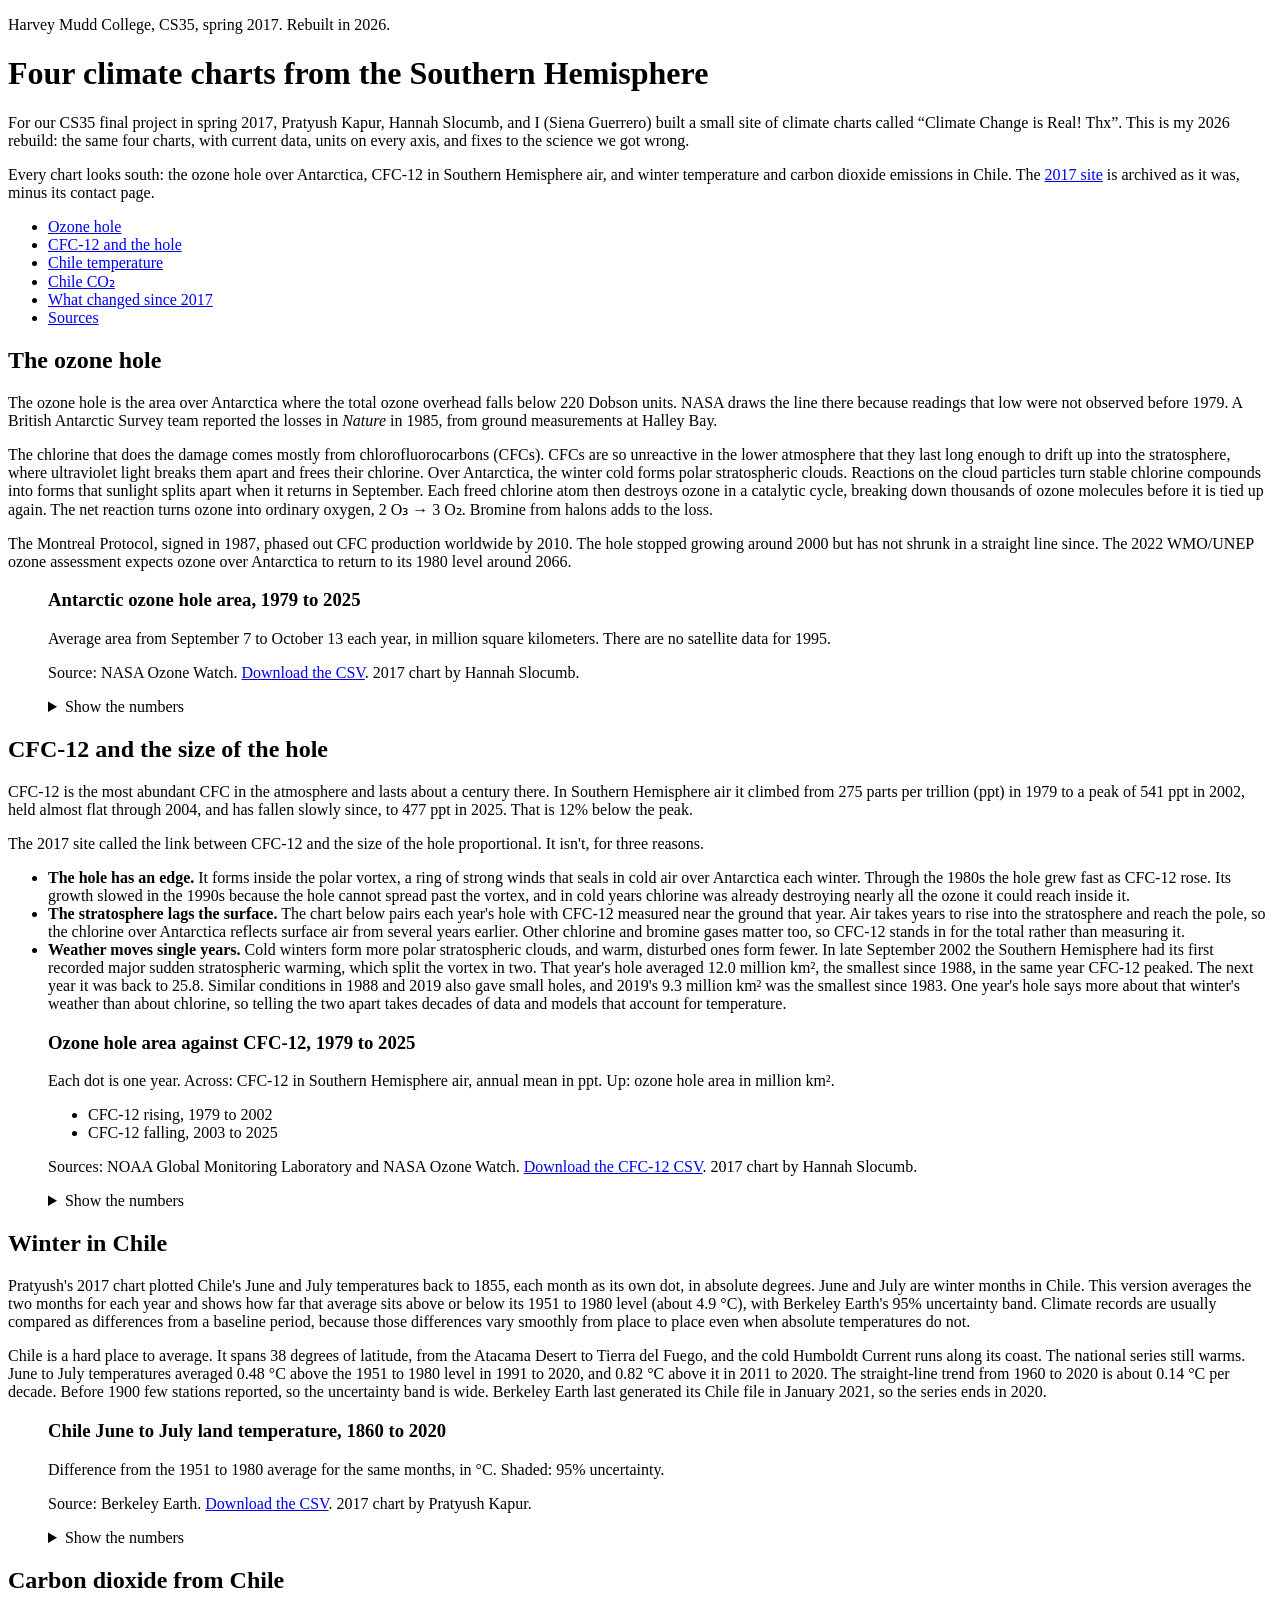
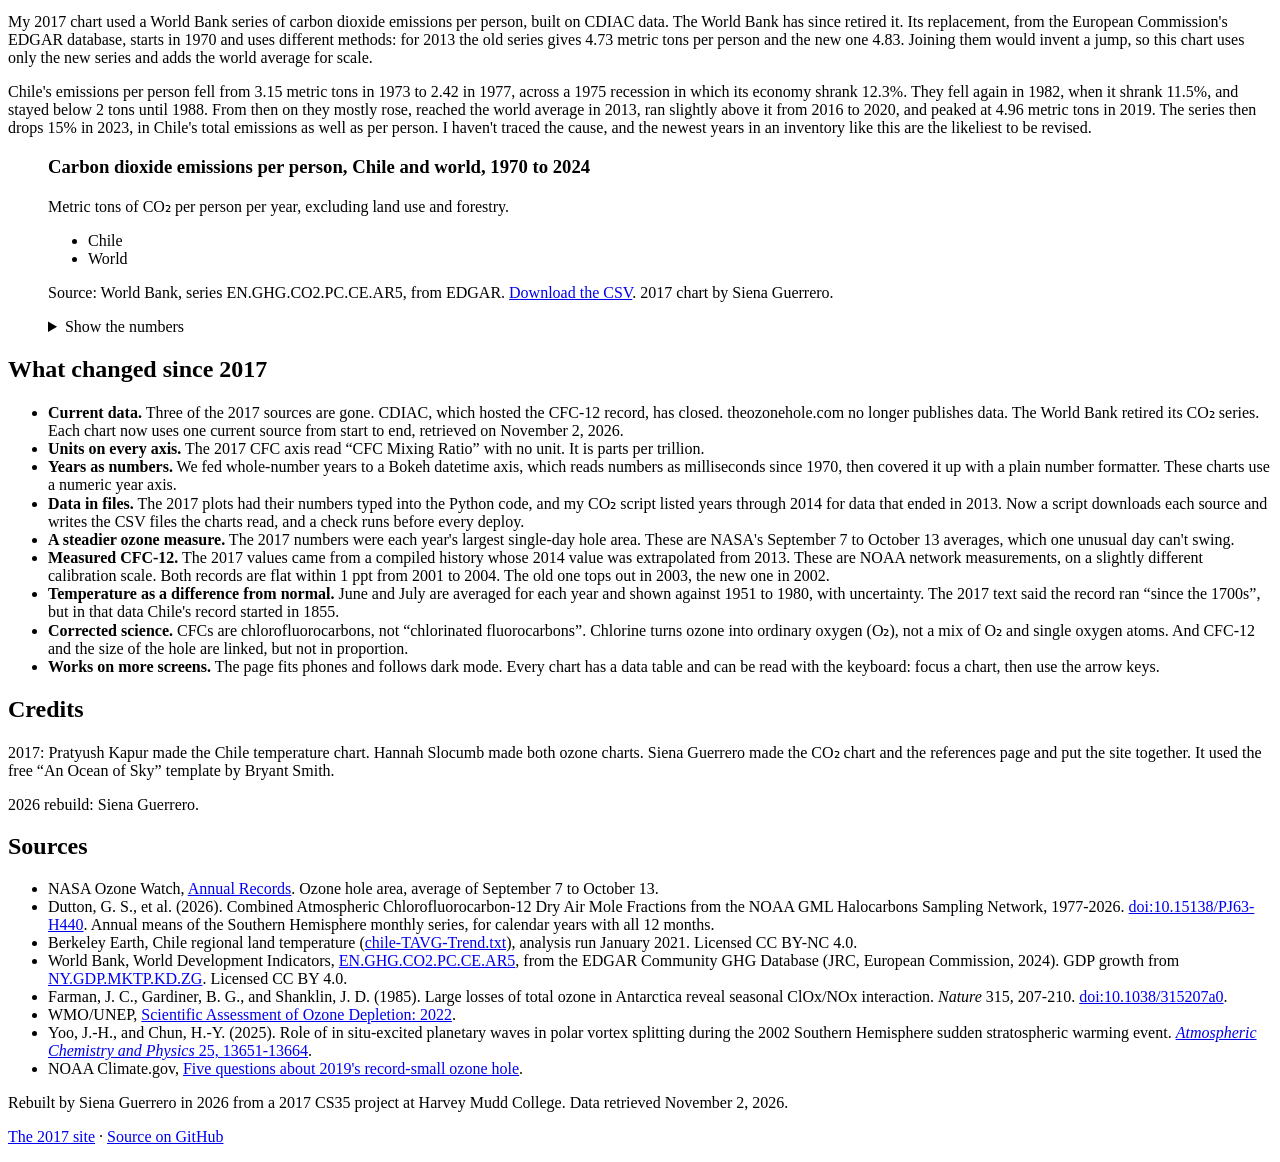
==== site/index.html @ a8176242 "feat: Add the rebuilt page with the four charts Co-Authored-By: Claude Opus 5.5 <noreply@anthropic.c" ====
<!doctype html>
<html lang="en">
  <head>
    <meta charset="utf-8" />
    <meta name="viewport" content="width=device-width, initial-scale=1" />
    <meta name="color-scheme" content="light dark" />
    <meta
      name="description"
      content="Four Southern Hemisphere climate charts from a 2017 Harvey Mudd CS35 project, rebuilt in 2026 with current data: the Antarctic ozone hole, CFC-12, and temperature and carbon dioxide in Chile."
    />
    <title>Four Southern Hemisphere climate charts</title>
    <link rel="icon" href="data:," />
    <link rel="stylesheet" href="style.css" />
    <script type="module" src="main.js"></script>
  </head>
  <body>
    <header class="site-header">
      <div>
        <p class="kicker">Harvey Mudd College, CS35, spring 2017. Rebuilt in 2026.</p>
        <h1>Four climate charts from the Southern Hemisphere</h1>
        <p class="lede">
          For our CS35 final project in spring 2017, Pratyush Kapur, Hannah Slocumb, and I (Siena Guerrero) built a
          small site of climate charts called “Climate Change is Real! Thx”. This is my 2026 rebuild: the same four
          charts, with current data, units on every axis, and fixes to the science we got wrong.
        </p>
        <p>
          Every chart looks south: the ozone hole over Antarctica, CFC-12 in Southern Hemisphere air, and winter
          temperature and carbon dioxide emissions in Chile. The <a href="2017/">2017 site</a> is archived as it was,
          minus its contact page.
        </p>
      </div>
    </header>

    <main>
      <ul class="jump" aria-label="On this page">
        <li><a href="#ozone">Ozone hole</a></li>
        <li><a href="#cfc12">CFC-12 and the hole</a></li>
        <li><a href="#temperature">Chile temperature</a></li>
        <li><a href="#co2">Chile CO₂</a></li>
        <li><a href="#changes">What changed since 2017</a></li>
        <li><a href="#sources">Sources</a></li>
      </ul>

      <section id="ozone" aria-labelledby="ozone-heading">
        <h2 id="ozone-heading">The ozone hole</h2>
        <p>
          The ozone hole is the area over Antarctica where the total ozone overhead falls below 220 Dobson units. NASA
          draws the line there because readings that low were not observed before 1979. A British Antarctic Survey team
          reported the losses in <cite>Nature</cite> in 1985, from ground measurements at Halley Bay.
        </p>
        <p>
          The chlorine that does the damage comes mostly from chlorofluorocarbons (CFCs). CFCs are so unreactive in the
          lower atmosphere that they last long enough to drift up into the stratosphere, where ultraviolet light breaks
          them apart and frees their chlorine. Over Antarctica, the winter cold forms polar stratospheric clouds.
          Reactions on the cloud particles turn stable chlorine compounds into forms that sunlight splits apart when it
          returns in September. Each freed chlorine atom then destroys ozone in a catalytic cycle, breaking down
          thousands of ozone molecules before it is tied up again. The net reaction turns ozone into ordinary oxygen,
          <span class="formula">2 O₃ → 3 O₂</span>. Bromine from halons adds to the loss.
        </p>
        <p>
          The Montreal Protocol, signed in 1987, phased out CFC production worldwide by 2010. The hole stopped growing
          around 2000 but has not shrunk in a straight line since. The 2022 WMO/UNEP ozone assessment expects ozone over
          Antarctica to return to its 1980 level around 2066.
        </p>

        <figure class="chart">
          <figcaption>
            <h3>Antarctic ozone hole area, 1979 to 2025</h3>
            <p class="chart-sub">
              Average area from September 7 to October 13 each year, in million square kilometers. There are no
              satellite data for 1995.
            </p>
          </figcaption>
          <div class="chart-plot" id="ozone-chart"></div>
          <p class="chart-foot">
            Source: NASA Ozone Watch. <a href="data/ozone_hole.csv">Download the CSV</a>. 2017 chart by Hannah Slocumb.
          </p>
          <details id="ozone-table"><summary>Show the numbers</summary></details>
        </figure>
      </section>

      <section id="cfc12" aria-labelledby="cfc12-heading">
        <h2 id="cfc12-heading">CFC-12 and the size of the hole</h2>
        <p>
          CFC-12 is the most abundant CFC in the atmosphere and lasts about a century there. In Southern Hemisphere air
          it climbed from 275 parts per trillion (ppt) in 1979 to a peak of 541 ppt in 2002, held almost flat through
          2004, and has fallen slowly since, to 477 ppt in 2025. That is 12% below the peak.
        </p>
        <p>The 2017 site called the link between CFC-12 and the size of the hole proportional. It isn't, for three reasons.</p>
        <ul>
          <li>
            <strong>The hole has an edge.</strong> It forms inside the polar vortex, a ring of strong winds that seals
            in cold air over Antarctica each winter. Through the 1980s the hole grew fast as CFC-12 rose. Its growth
            slowed in the 1990s because the hole cannot spread past the vortex, and in cold years chlorine was already
            destroying nearly all the ozone it could reach inside it.
          </li>
          <li>
            <strong>The stratosphere lags the surface.</strong> The chart below pairs each year's hole with CFC-12
            measured near the ground that year. Air takes years to rise into the stratosphere and reach the pole, so the
            chlorine over Antarctica reflects surface air from several years earlier. Other chlorine and bromine gases
            matter too, so CFC-12 stands in for the total rather than measuring it.
          </li>
          <li>
            <strong>Weather moves single years.</strong> Cold winters form more polar stratospheric clouds, and warm,
            disturbed ones form fewer. In late September 2002 the Southern Hemisphere had its first recorded major
            sudden stratospheric warming, which split the vortex in two. That year's hole averaged 12.0 million km², the
            smallest since 1988, in the same year CFC-12 peaked. The next year it was back to 25.8. Similar conditions
            in 1988 and 2019 also gave small holes, and 2019's 9.3 million km² was the smallest since 1983. One year's
            hole says more about that winter's weather than about chlorine, so telling the two apart takes decades of
            data and models that account for temperature.
          </li>
        </ul>

        <figure class="chart">
          <figcaption>
            <h3>Ozone hole area against CFC-12, 1979 to 2025</h3>
            <p class="chart-sub">
              Each dot is one year. Across: CFC-12 in Southern Hemisphere air, annual mean in ppt. Up: ozone hole area
              in million km².
            </p>
          </figcaption>
          <ul class="legend">
            <li><span class="key-dot key-1"></span>CFC-12 rising, 1979 to 2002</li>
            <li><span class="key-dot key-2"></span>CFC-12 falling, 2003 to 2025</li>
          </ul>
          <div class="chart-plot" id="cfc12-chart"></div>
          <p class="chart-foot">
            Sources: NOAA Global Monitoring Laboratory and NASA Ozone Watch.
            <a href="data/cfc12_southern_hemisphere.csv">Download the CFC-12 CSV</a>. 2017 chart by Hannah Slocumb.
          </p>
          <details id="cfc12-table"><summary>Show the numbers</summary></details>
        </figure>
      </section>

      <section id="temperature" aria-labelledby="temperature-heading">
        <h2 id="temperature-heading">Winter in Chile</h2>
        <p>
          Pratyush's 2017 chart plotted Chile's June and July temperatures back to 1855, each month as its own dot, in
          absolute degrees. June and July are winter months in Chile. This version averages the two months for each
          year and shows how far that average sits above or below its 1951 to 1980 level (about 4.9 °C), with Berkeley
          Earth's 95% uncertainty band. Climate records are usually compared as differences from a baseline period,
          because those differences vary smoothly from place to place even when absolute temperatures do not.
        </p>
        <p>
          Chile is a hard place to average. It spans 38 degrees of latitude, from the Atacama Desert to Tierra del
          Fuego, and the cold Humboldt Current runs along its coast. The national series still warms. June to July
          temperatures averaged 0.48 °C above the 1951 to 1980 level in 1991 to 2020, and 0.82 °C above it in 2011 to
          2020. The straight-line trend from 1960 to 2020 is about 0.14 °C per decade. Before 1900 few stations
          reported, so the uncertainty band is wide. Berkeley Earth last generated its Chile file in January 2021, so
          the series ends in 2020.
        </p>

        <figure class="chart">
          <figcaption>
            <h3>Chile June to July land temperature, 1860 to 2020</h3>
            <p class="chart-sub">
              Difference from the 1951 to 1980 average for the same months, in °C. Shaded: 95% uncertainty.
            </p>
          </figcaption>
          <div class="chart-plot" id="temperature-chart"></div>
          <p class="chart-foot">
            Source: Berkeley Earth. <a href="data/chile_june_july_temperature.csv">Download the CSV</a>. 2017 chart by
            Pratyush Kapur.
          </p>
          <details id="temperature-table"><summary>Show the numbers</summary></details>
        </figure>
      </section>

      <section id="co2" aria-labelledby="co2-heading">
        <h2 id="co2-heading">Carbon dioxide from Chile</h2>
        <p>
          My 2017 chart used a World Bank series of carbon dioxide emissions per person, built on CDIAC data. The World
          Bank has since retired it. Its replacement, from the European Commission's EDGAR database, starts in 1970 and
          uses different methods: for 2013 the old series gives 4.73 metric tons per person and the new one 4.83.
          Joining them would invent a jump, so this chart uses only the new series and adds the world average for scale.
        </p>
        <p>
          Chile's emissions per person fell from 3.15 metric tons in 1973 to 2.42 in 1977, across a 1975 recession in
          which its economy shrank 12.3%. They fell again in 1982, when it shrank 11.5%, and stayed below 2 tons until
          1988. From then on they mostly rose, reached the world average in 2013, ran slightly above it from 2016 to
          2020, and peaked at 4.96 metric tons in 2019. The series then drops 15% in 2023, in Chile's total emissions as
          well as per person. I haven't traced the cause, and the newest years in an inventory like this are the
          likeliest to be revised.
        </p>

        <figure class="chart">
          <figcaption>
            <h3>Carbon dioxide emissions per person, Chile and world, 1970 to 2024</h3>
            <p class="chart-sub">Metric tons of CO₂ per person per year, excluding land use and forestry.</p>
          </figcaption>
          <ul class="legend">
            <li><span class="key-line key-1"></span>Chile</li>
            <li><span class="key-line key-2"></span>World</li>
          </ul>
          <div class="chart-plot" id="co2-chart"></div>
          <p class="chart-foot">
            Source: World Bank, series EN.GHG.CO2.PC.CE.AR5, from EDGAR.
            <a href="data/co2_per_person.csv">Download the CSV</a>. 2017 chart by Siena Guerrero.
          </p>
          <details id="co2-table"><summary>Show the numbers</summary></details>
        </figure>
      </section>

      <section id="changes" aria-labelledby="changes-heading">
        <h2 id="changes-heading">What changed since 2017</h2>
        <ul class="changes">
          <li>
            <strong>Current data.</strong> Three of the 2017 sources are gone. CDIAC, which hosted the CFC-12 record,
            has closed. theozonehole.com no longer publishes data. The World Bank retired its CO₂ series. Each chart now
            uses one current source from start to end, retrieved on November 2, 2026.
          </li>
          <li>
            <strong>Units on every axis.</strong> The 2017 CFC axis read “CFC Mixing Ratio” with no unit. It is parts
            per trillion.
          </li>
          <li>
            <strong>Years as numbers.</strong> We fed whole-number years to a Bokeh datetime axis, which reads numbers
            as milliseconds since 1970, then covered it up with a plain number formatter. These charts use a numeric
            year axis.
          </li>
          <li>
            <strong>Data in files.</strong> The 2017 plots had their numbers typed into the Python code, and my CO₂ script
            listed years through 2014 for data that ended in 2013. Now a script downloads each source and writes the
            CSV files the charts read, and a check runs before every deploy.
          </li>
          <li>
            <strong>A steadier ozone measure.</strong> The 2017 numbers were each year's largest single-day hole area.
            These are NASA's September 7 to October 13 averages, which one unusual day can't swing.
          </li>
          <li>
            <strong>Measured CFC-12.</strong> The 2017 values came from a compiled history whose 2014 value was
            extrapolated from 2013. These are NOAA network measurements, on a slightly different calibration scale. Both
            records are flat within 1 ppt from 2001 to 2004. The old one tops out in 2003, the new one in 2002.
          </li>
          <li>
            <strong>Temperature as a difference from normal.</strong> June and July are averaged for each year and
            shown against 1951 to 1980, with uncertainty. The 2017 text said the record ran “since the 1700s”, but in
            that data Chile's record started in 1855.
          </li>
          <li>
            <strong>Corrected science.</strong> CFCs are chlorofluorocarbons, not “chlorinated fluorocarbons”. Chlorine
            turns ozone into ordinary oxygen (O₂), not a mix of O₂ and single oxygen atoms. And CFC-12 and the size of
            the hole are linked, but not in proportion.
          </li>
          <li>
            <strong>Works on more screens.</strong> The page fits phones and follows dark mode. Every chart has a data
            table and can be read with the keyboard: focus a chart, then use the arrow keys.
          </li>
        </ul>
      </section>

      <section id="credits" aria-labelledby="credits-heading">
        <h2 id="credits-heading">Credits</h2>
        <p>
          2017: Pratyush Kapur made the Chile temperature chart. Hannah Slocumb made both ozone charts. Siena Guerrero
          made the CO₂ chart and the references page and put the site together. It used the free “An Ocean of Sky”
          template by Bryant Smith.
        </p>
        <p>2026 rebuild: Siena Guerrero.</p>
      </section>

      <section id="sources" aria-labelledby="sources-heading">
        <h2 id="sources-heading">Sources</h2>
        <ul class="sources">
          <li>
            NASA Ozone Watch, <a href="https://ozonewatch.gsfc.nasa.gov/meteorology/annual_data.html">Annual Records</a>.
            Ozone hole area, average of September 7 to October 13.
          </li>
          <li>
            Dutton, G. S., et al. (2026). Combined Atmospheric Chlorofluorocarbon-12 Dry Air Mole Fractions from the
            NOAA GML Halocarbons Sampling Network, 1977-2026.
            <a href="https://doi.org/10.15138/PJ63-H440">doi:10.15138/PJ63-H440</a>. Annual means of the Southern
            Hemisphere monthly series, for calendar years with all 12 months.
          </li>
          <li>
            Berkeley Earth, Chile regional land temperature
            (<a href="https://berkeley-earth-temperature.s3.us-west-1.amazonaws.com/Regional/TAVG/chile-TAVG-Trend.txt">chile-TAVG-Trend.txt</a>),
            analysis run January 2021. Licensed CC BY-NC 4.0.
          </li>
          <li>
            World Bank, World Development Indicators,
            <a href="https://data.worldbank.org/indicator/EN.GHG.CO2.PC.CE.AR5">EN.GHG.CO2.PC.CE.AR5</a>, from the EDGAR
            Community GHG Database (JRC, European Commission, 2024). GDP growth from
            <a href="https://data.worldbank.org/indicator/NY.GDP.MKTP.KD.ZG?locations=CL">NY.GDP.MKTP.KD.ZG</a>.
            Licensed CC BY 4.0.
          </li>
          <li>
            Farman, J. C., Gardiner, B. G., and Shanklin, J. D. (1985). Large losses of total ozone in Antarctica reveal
            seasonal ClOx/NOx interaction. <cite>Nature</cite> 315, 207-210.
            <a href="https://doi.org/10.1038/315207a0">doi:10.1038/315207a0</a>.
          </li>
          <li>
            WMO/UNEP,
            <a href="https://csl.noaa.gov/assessments/ozone/2022/">Scientific Assessment of Ozone Depletion: 2022</a>.
          </li>
          <li>
            Yoo, J.-H., and Chun, H.-Y. (2025). Role of in situ-excited planetary waves in polar vortex splitting during
            the 2002 Southern Hemisphere sudden stratospheric warming event.
            <a href="https://acp.copernicus.org/articles/25/13651/2025/"><cite>Atmospheric Chemistry and Physics</cite> 25, 13651-13664</a>.
          </li>
          <li>
            NOAA Climate.gov,
            <a href="https://www.climate.gov/news-features/understanding-climate/five-questions-about-2019s-record-small-ozone-hole">Five questions about 2019's record-small ozone hole</a>.
          </li>
        </ul>
      </section>
    </main>

    <footer class="site-footer">
      <div>
        <p>
          Rebuilt by Siena Guerrero in 2026 from a 2017 CS35 project at Harvey Mudd College. Data retrieved November 2,
          2026.
        </p>
        <p>
          <a href="2017/">The 2017 site</a> ·
          <a href="https://github.com/sienaguerrero/cs35-climate-site">Source on GitHub</a>
        </p>
      </div>
    </footer>
  </body>
</html>
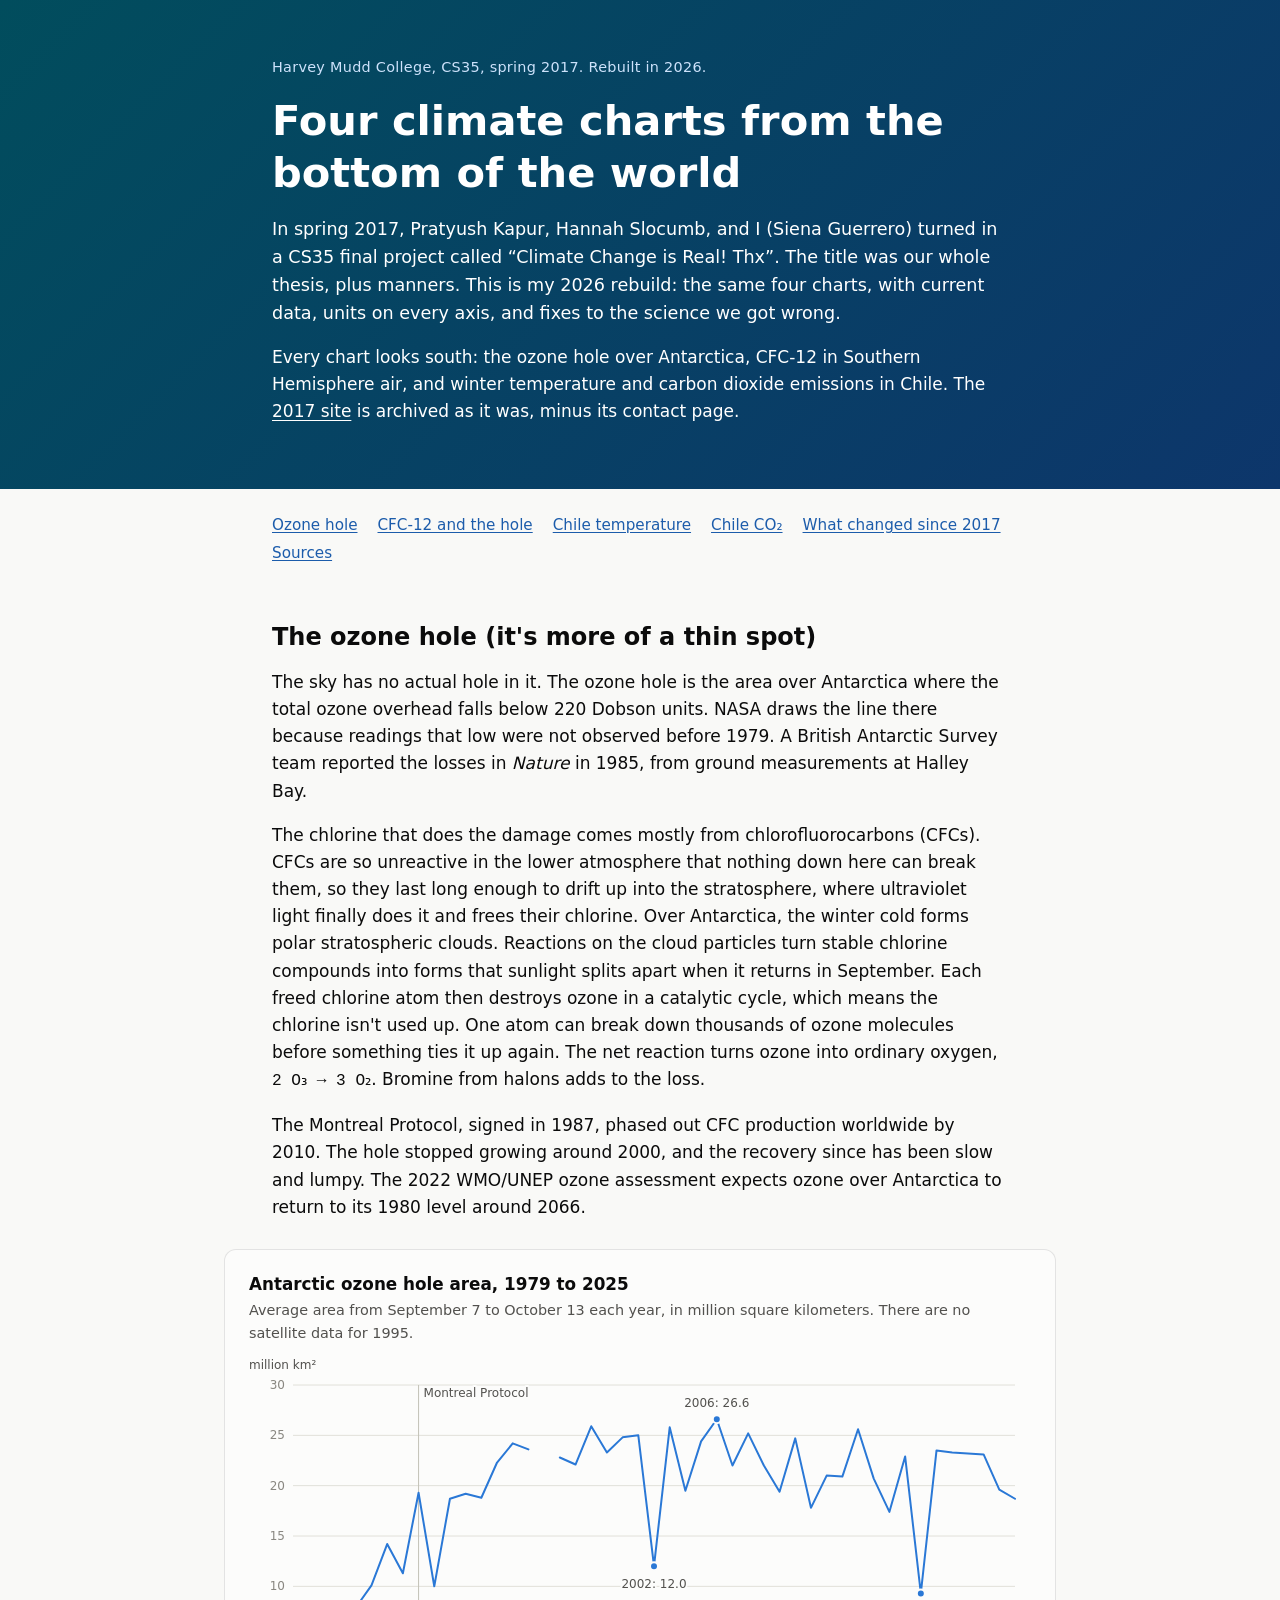
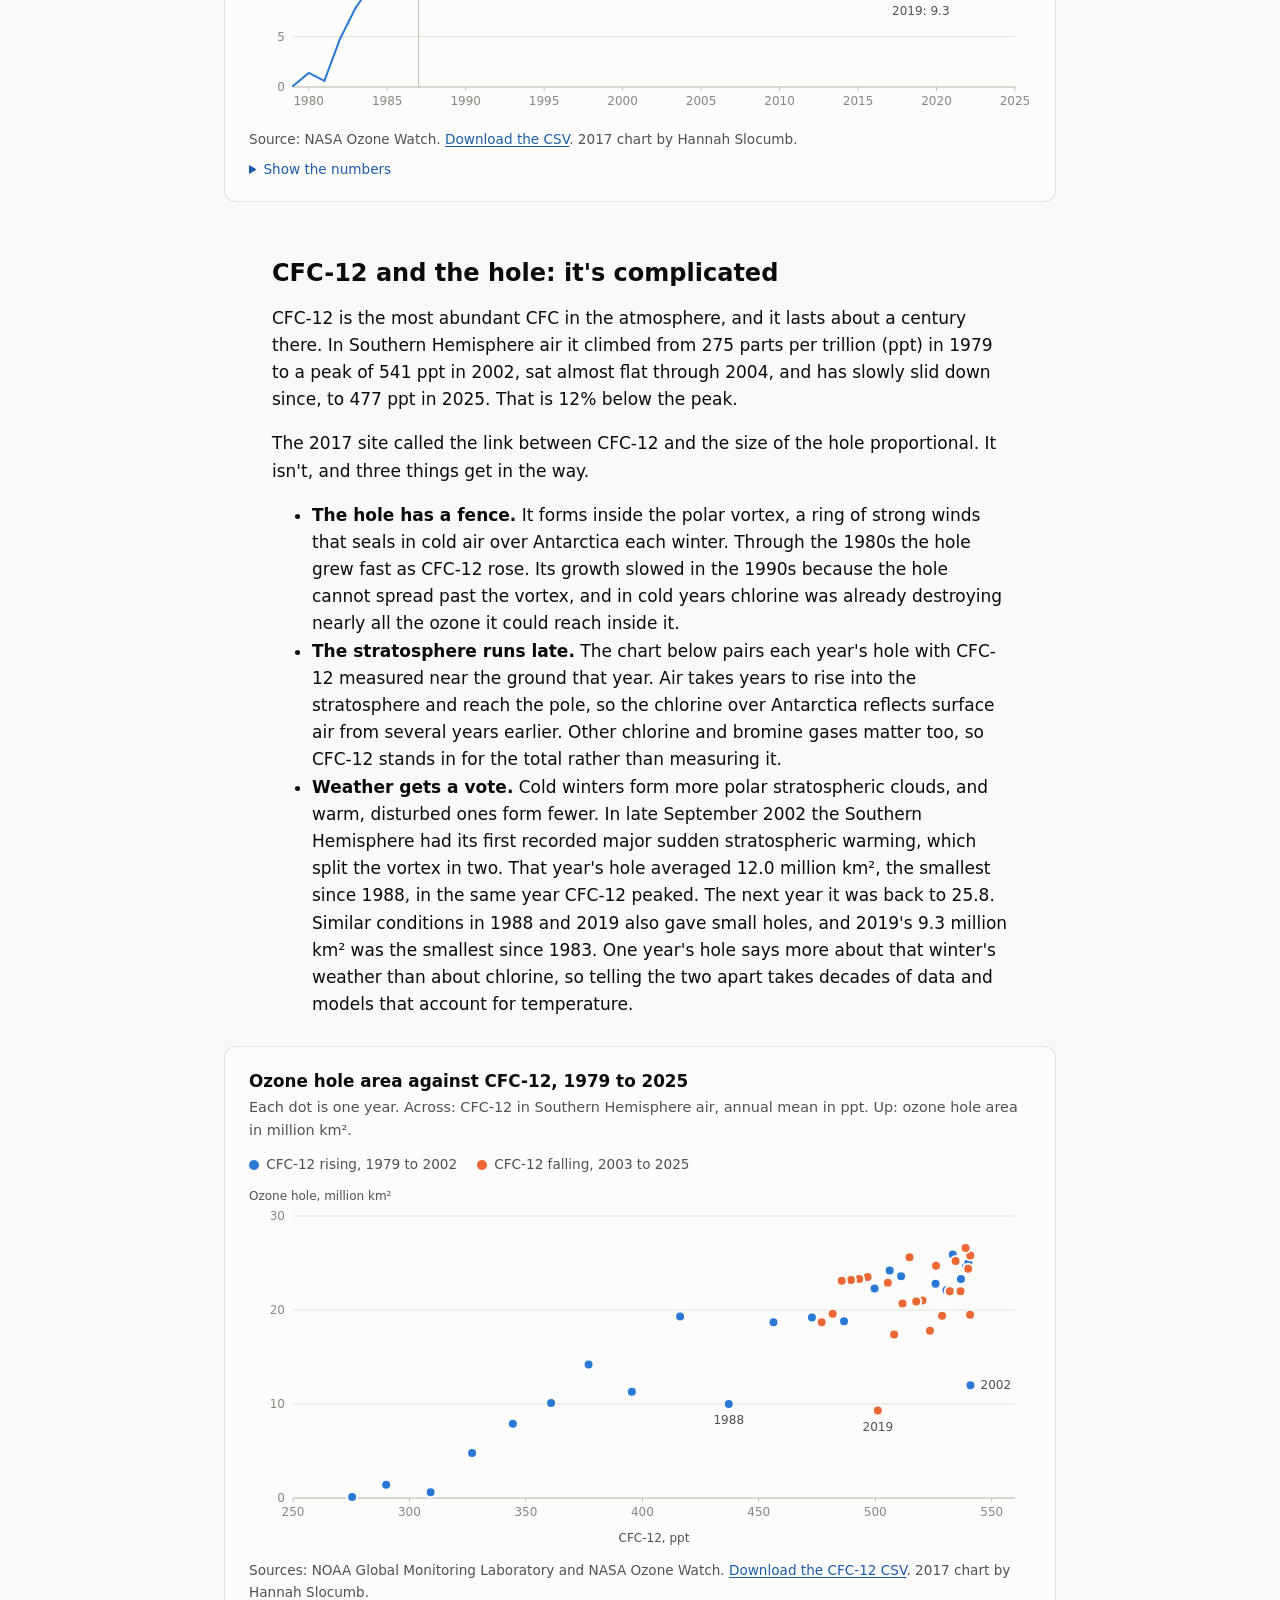
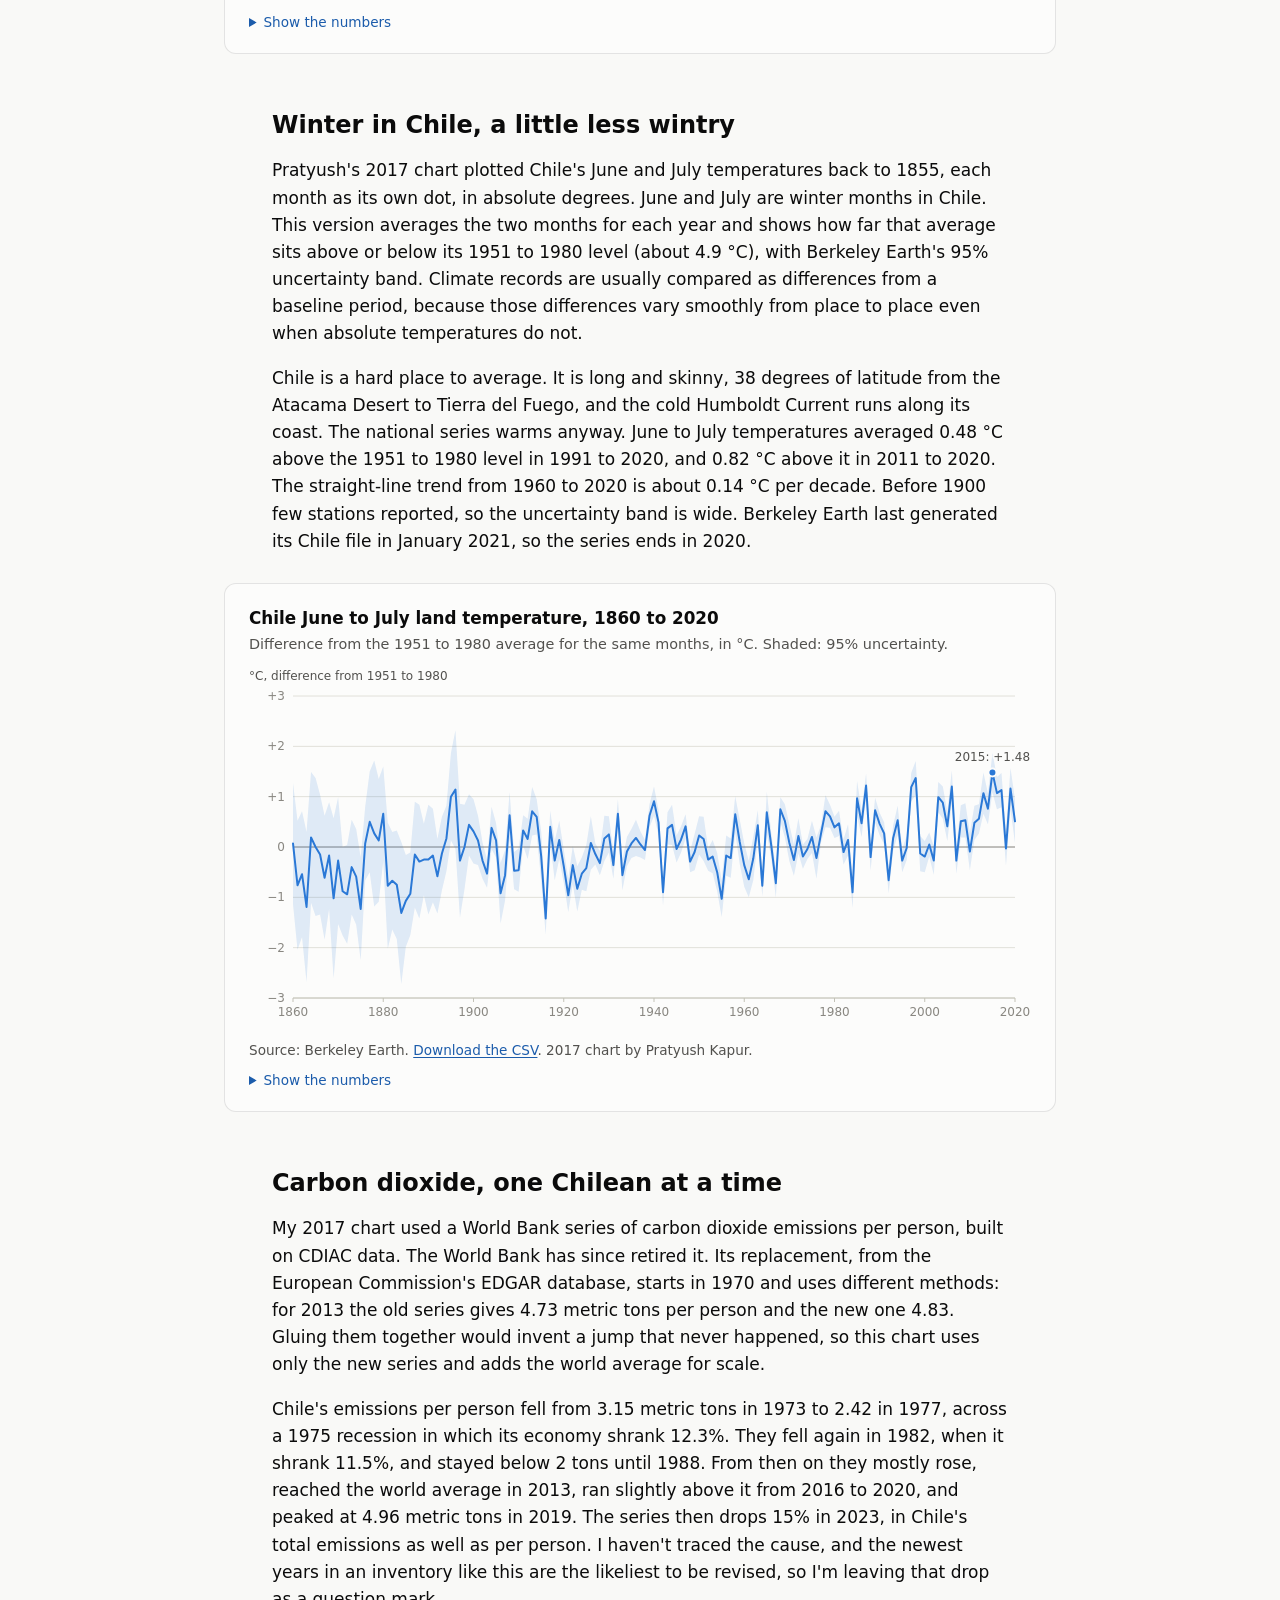
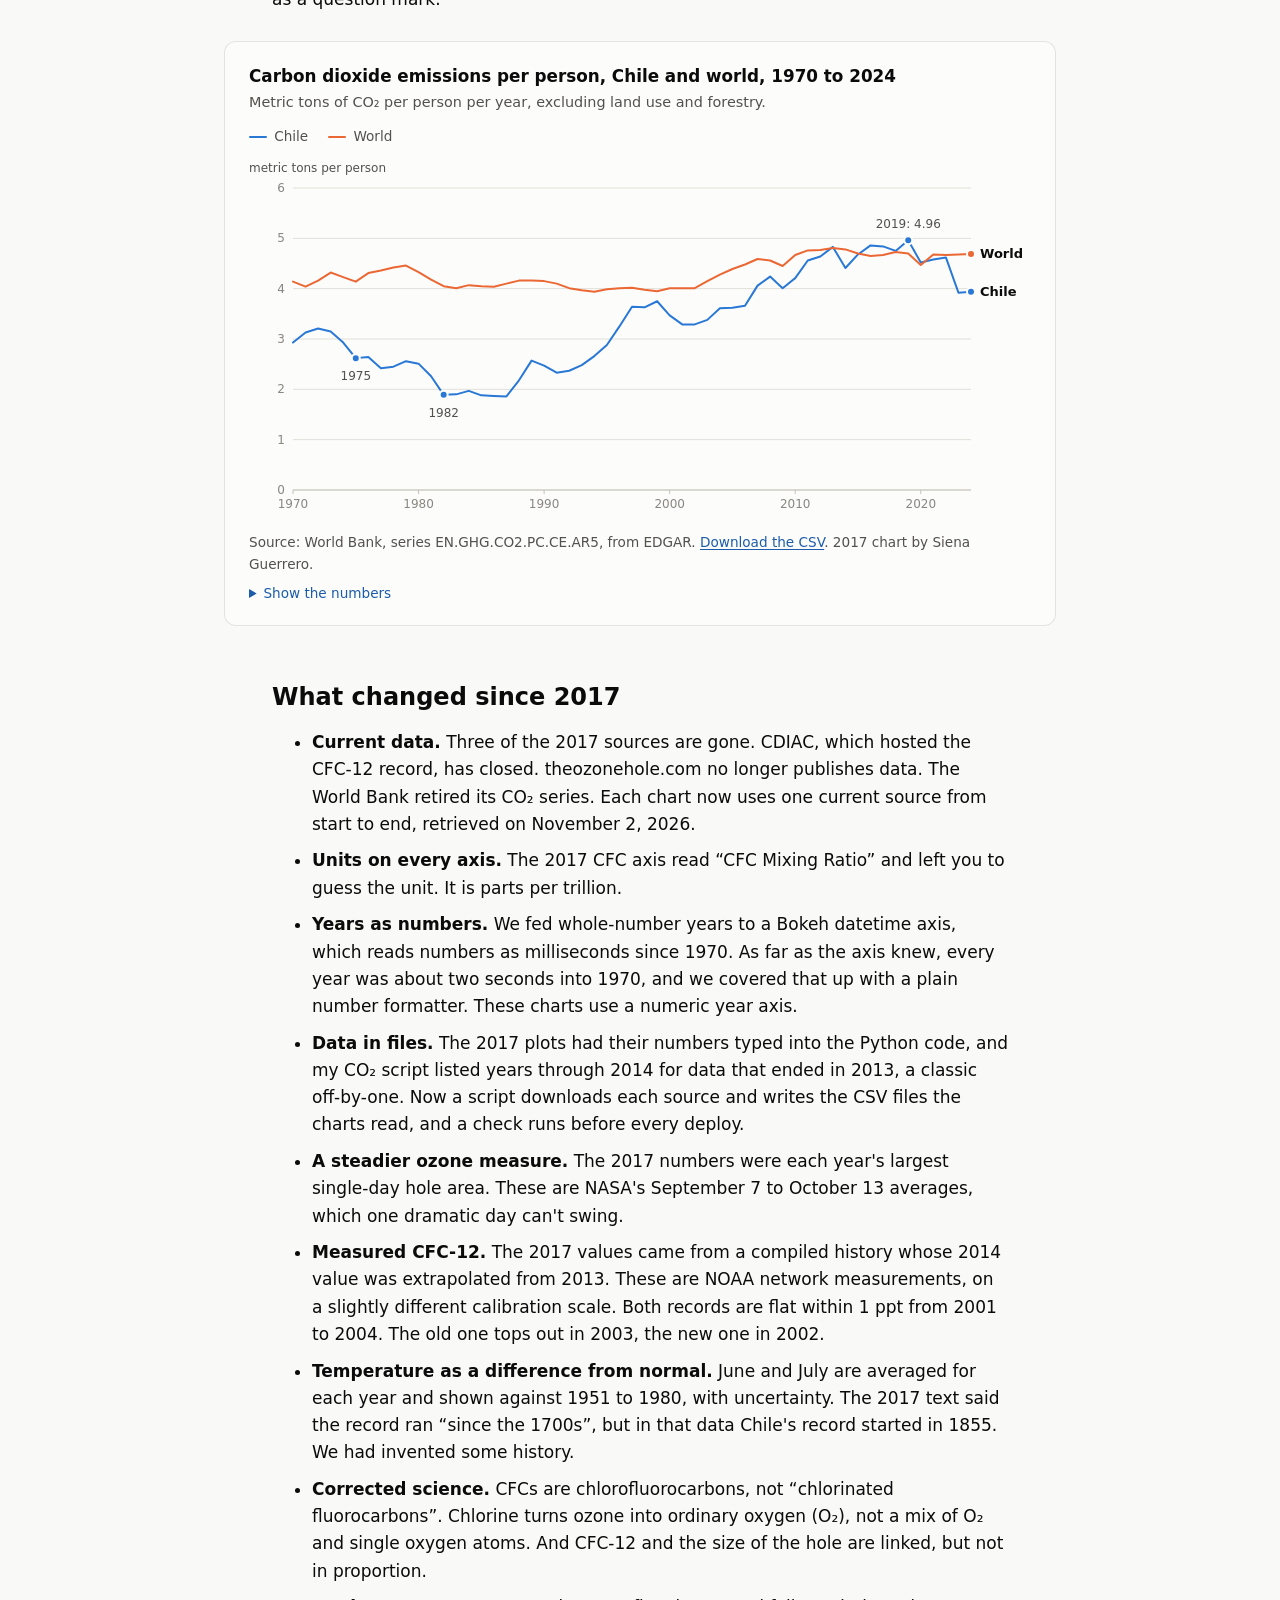
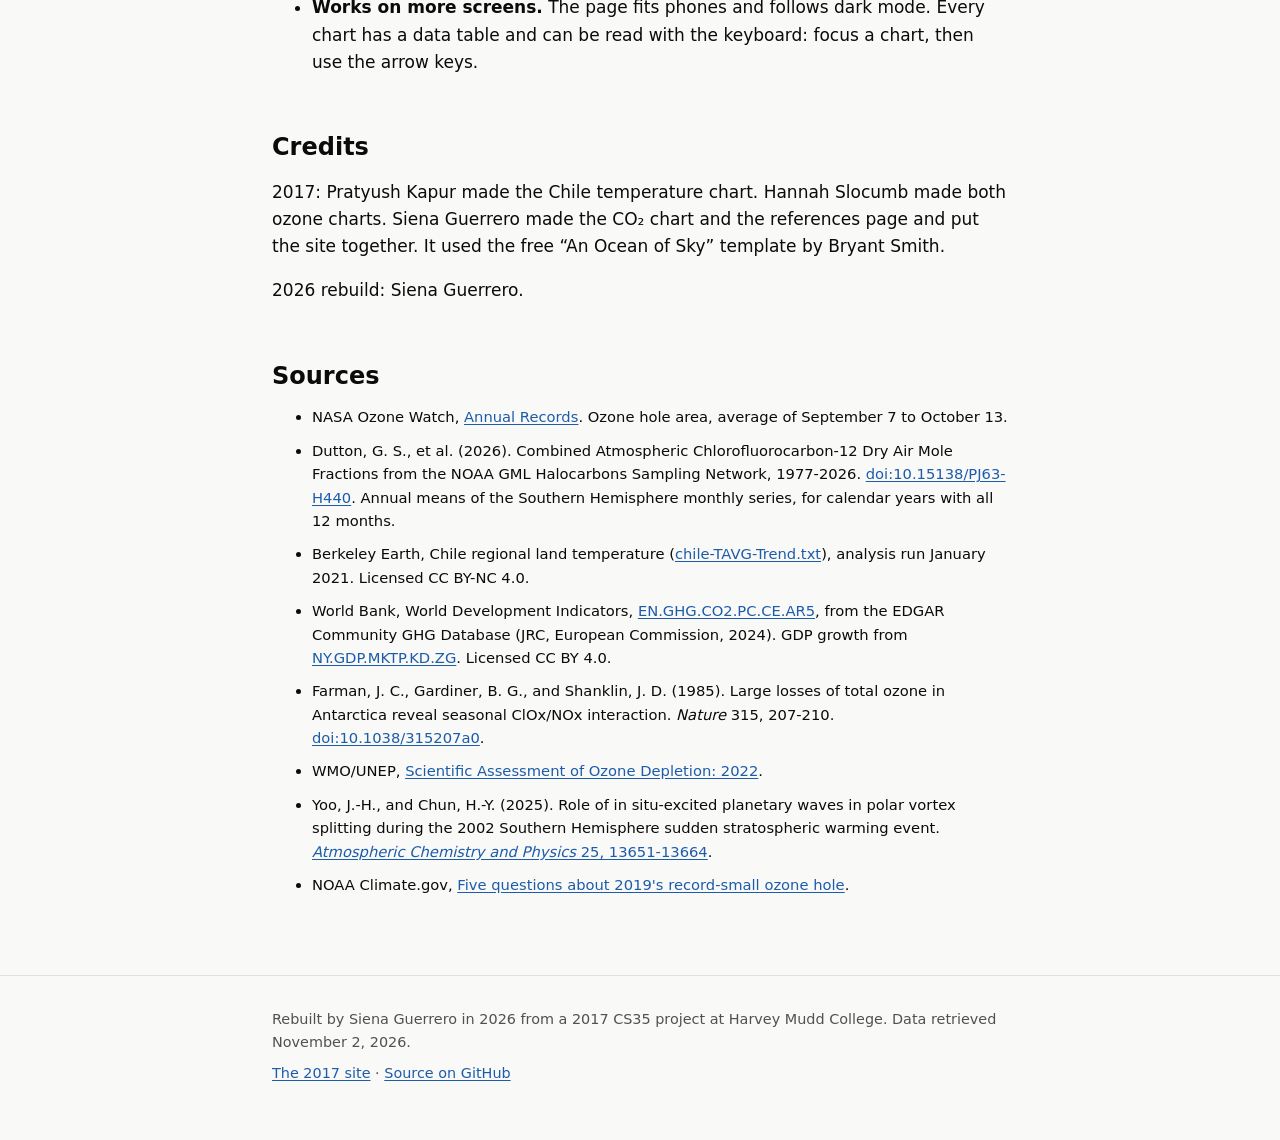
==== commit 78fc8515: "feat: Make the page copy more playful Add a lighter voice to the headings, intro, and changes list, " ====
--- a/site/index.html
+++ b/site/index.html
@@ -17,11 +17,11 @@
     <header class="site-header">
       <div>
         <p class="kicker">Harvey Mudd College, CS35, spring 2017. Rebuilt in 2026.</p>
-        <h1>Four climate charts from the Southern Hemisphere</h1>
+        <h1>Four climate charts from the bottom of the world</h1>
         <p class="lede">
-          For our CS35 final project in spring 2017, Pratyush Kapur, Hannah Slocumb, and I (Siena Guerrero) built a
-          small site of climate charts called “Climate Change is Real! Thx”. This is my 2026 rebuild: the same four
-          charts, with current data, units on every axis, and fixes to the science we got wrong.
+          In spring 2017, Pratyush Kapur, Hannah Slocumb, and I (Siena Guerrero) turned in a CS35 final project called
+          “Climate Change is Real! Thx”. The title was our whole thesis, plus manners. This is my 2026 rebuild: the
+          same four charts, with current data, units on every axis, and fixes to the science we got wrong.
         </p>
         <p>
           Every chart looks south: the ozone hole over Antarctica, CFC-12 in Southern Hemisphere air, and winter
@@ -42,25 +42,26 @@
       </ul>
 
       <section id="ozone" aria-labelledby="ozone-heading">
-        <h2 id="ozone-heading">The ozone hole</h2>
-        <p>
-          The ozone hole is the area over Antarctica where the total ozone overhead falls below 220 Dobson units. NASA
-          draws the line there because readings that low were not observed before 1979. A British Antarctic Survey team
+        <h2 id="ozone-heading">The ozone hole (it's more of a thin spot)</h2>
+        <p>
+          The sky has no actual hole in it. The ozone hole is the area over Antarctica where the total ozone overhead
+          falls below 220 Dobson units. NASA draws the line there because readings that low were not observed before 1979. A British Antarctic Survey team
           reported the losses in <cite>Nature</cite> in 1985, from ground measurements at Halley Bay.
         </p>
         <p>
           The chlorine that does the damage comes mostly from chlorofluorocarbons (CFCs). CFCs are so unreactive in the
-          lower atmosphere that they last long enough to drift up into the stratosphere, where ultraviolet light breaks
-          them apart and frees their chlorine. Over Antarctica, the winter cold forms polar stratospheric clouds.
-          Reactions on the cloud particles turn stable chlorine compounds into forms that sunlight splits apart when it
-          returns in September. Each freed chlorine atom then destroys ozone in a catalytic cycle, breaking down
-          thousands of ozone molecules before it is tied up again. The net reaction turns ozone into ordinary oxygen,
+          lower atmosphere that nothing down here can break them, so they last long enough to drift up into the
+          stratosphere, where ultraviolet light finally does it and frees their chlorine. Over Antarctica, the winter
+          cold forms polar stratospheric clouds. Reactions on the cloud particles turn stable chlorine compounds into
+          forms that sunlight splits apart when it returns in September. Each freed chlorine atom then destroys ozone
+          in a catalytic cycle, which means the chlorine isn't used up. One atom can break down thousands of ozone
+          molecules before something ties it up again. The net reaction turns ozone into ordinary oxygen,
           <span class="formula">2 O₃ → 3 O₂</span>. Bromine from halons adds to the loss.
         </p>
         <p>
           The Montreal Protocol, signed in 1987, phased out CFC production worldwide by 2010. The hole stopped growing
-          around 2000 but has not shrunk in a straight line since. The 2022 WMO/UNEP ozone assessment expects ozone over
-          Antarctica to return to its 1980 level around 2066.
+          around 2000, and the recovery since has been slow and lumpy. The 2022 WMO/UNEP ozone assessment expects ozone
+          over Antarctica to return to its 1980 level around 2066.
         </p>
 
         <figure class="chart">
@@ -80,28 +81,28 @@
       </section>
 
       <section id="cfc12" aria-labelledby="cfc12-heading">
-        <h2 id="cfc12-heading">CFC-12 and the size of the hole</h2>
-        <p>
-          CFC-12 is the most abundant CFC in the atmosphere and lasts about a century there. In Southern Hemisphere air
-          it climbed from 275 parts per trillion (ppt) in 1979 to a peak of 541 ppt in 2002, held almost flat through
-          2004, and has fallen slowly since, to 477 ppt in 2025. That is 12% below the peak.
-        </p>
-        <p>The 2017 site called the link between CFC-12 and the size of the hole proportional. It isn't, for three reasons.</p>
+        <h2 id="cfc12-heading">CFC-12 and the hole: it's complicated</h2>
+        <p>
+          CFC-12 is the most abundant CFC in the atmosphere, and it lasts about a century there. In Southern Hemisphere
+          air it climbed from 275 parts per trillion (ppt) in 1979 to a peak of 541 ppt in 2002, sat almost flat through
+          2004, and has slowly slid down since, to 477 ppt in 2025. That is 12% below the peak.
+        </p>
+        <p>The 2017 site called the link between CFC-12 and the size of the hole proportional. It isn't, and three things get in the way.</p>
         <ul>
           <li>
-            <strong>The hole has an edge.</strong> It forms inside the polar vortex, a ring of strong winds that seals
+            <strong>The hole has a fence.</strong> It forms inside the polar vortex, a ring of strong winds that seals
             in cold air over Antarctica each winter. Through the 1980s the hole grew fast as CFC-12 rose. Its growth
             slowed in the 1990s because the hole cannot spread past the vortex, and in cold years chlorine was already
             destroying nearly all the ozone it could reach inside it.
           </li>
           <li>
-            <strong>The stratosphere lags the surface.</strong> The chart below pairs each year's hole with CFC-12
+            <strong>The stratosphere runs late.</strong> The chart below pairs each year's hole with CFC-12
             measured near the ground that year. Air takes years to rise into the stratosphere and reach the pole, so the
             chlorine over Antarctica reflects surface air from several years earlier. Other chlorine and bromine gases
             matter too, so CFC-12 stands in for the total rather than measuring it.
           </li>
           <li>
-            <strong>Weather moves single years.</strong> Cold winters form more polar stratospheric clouds, and warm,
+            <strong>Weather gets a vote.</strong> Cold winters form more polar stratospheric clouds, and warm,
             disturbed ones form fewer. In late September 2002 the Southern Hemisphere had its first recorded major
             sudden stratospheric warming, which split the vortex in two. That year's hole averaged 12.0 million km², the
             smallest since 1988, in the same year CFC-12 peaked. The next year it was back to 25.8. Similar conditions
@@ -133,7 +134,7 @@
       </section>
 
       <section id="temperature" aria-labelledby="temperature-heading">
-        <h2 id="temperature-heading">Winter in Chile</h2>
+        <h2 id="temperature-heading">Winter in Chile, a little less wintry</h2>
         <p>
           Pratyush's 2017 chart plotted Chile's June and July temperatures back to 1855, each month as its own dot, in
           absolute degrees. June and July are winter months in Chile. This version averages the two months for each
@@ -142,8 +143,9 @@
           because those differences vary smoothly from place to place even when absolute temperatures do not.
         </p>
         <p>
-          Chile is a hard place to average. It spans 38 degrees of latitude, from the Atacama Desert to Tierra del
-          Fuego, and the cold Humboldt Current runs along its coast. The national series still warms. June to July
+          Chile is a hard place to average. It is long and skinny, 38 degrees of latitude from the Atacama Desert to
+          Tierra del Fuego, and the cold Humboldt Current runs along its coast. The national series warms anyway. June
+          to July
           temperatures averaged 0.48 °C above the 1951 to 1980 level in 1991 to 2020, and 0.82 °C above it in 2011 to
           2020. The straight-line trend from 1960 to 2020 is about 0.14 °C per decade. Before 1900 few stations
           reported, so the uncertainty band is wide. Berkeley Earth last generated its Chile file in January 2021, so
@@ -167,12 +169,13 @@
       </section>
 
       <section id="co2" aria-labelledby="co2-heading">
-        <h2 id="co2-heading">Carbon dioxide from Chile</h2>
+        <h2 id="co2-heading">Carbon dioxide, one Chilean at a time</h2>
         <p>
           My 2017 chart used a World Bank series of carbon dioxide emissions per person, built on CDIAC data. The World
           Bank has since retired it. Its replacement, from the European Commission's EDGAR database, starts in 1970 and
           uses different methods: for 2013 the old series gives 4.73 metric tons per person and the new one 4.83.
-          Joining them would invent a jump, so this chart uses only the new series and adds the world average for scale.
+          Gluing them together would invent a jump that never happened, so this chart uses only the new series and
+          adds the world average for scale.
         </p>
         <p>
           Chile's emissions per person fell from 3.15 metric tons in 1973 to 2.42 in 1977, across a 1975 recession in
@@ -180,7 +183,7 @@
           1988. From then on they mostly rose, reached the world average in 2013, ran slightly above it from 2016 to
           2020, and peaked at 4.96 metric tons in 2019. The series then drops 15% in 2023, in Chile's total emissions as
           well as per person. I haven't traced the cause, and the newest years in an inventory like this are the
-          likeliest to be revised.
+          likeliest to be revised, so I'm leaving that drop as a question mark.
         </p>
 
         <figure class="chart">
@@ -210,22 +213,22 @@
             uses one current source from start to end, retrieved on November 2, 2026.
           </li>
           <li>
-            <strong>Units on every axis.</strong> The 2017 CFC axis read “CFC Mixing Ratio” with no unit. It is parts
+            <strong>Units on every axis.</strong> The 2017 CFC axis read “CFC Mixing Ratio” and left you to guess the unit. It is parts
             per trillion.
           </li>
           <li>
             <strong>Years as numbers.</strong> We fed whole-number years to a Bokeh datetime axis, which reads numbers
-            as milliseconds since 1970, then covered it up with a plain number formatter. These charts use a numeric
-            year axis.
+            as milliseconds since 1970. As far as the axis knew, every year was about two seconds into 1970, and we
+            covered that up with a plain number formatter. These charts use a numeric year axis.
           </li>
           <li>
             <strong>Data in files.</strong> The 2017 plots had their numbers typed into the Python code, and my CO₂ script
-            listed years through 2014 for data that ended in 2013. Now a script downloads each source and writes the
-            CSV files the charts read, and a check runs before every deploy.
+            listed years through 2014 for data that ended in 2013, a classic off-by-one. Now a script downloads each source and
+            writes the CSV files the charts read, and a check runs before every deploy.
           </li>
           <li>
             <strong>A steadier ozone measure.</strong> The 2017 numbers were each year's largest single-day hole area.
-            These are NASA's September 7 to October 13 averages, which one unusual day can't swing.
+            These are NASA's September 7 to October 13 averages, which one dramatic day can't swing.
           </li>
           <li>
             <strong>Measured CFC-12.</strong> The 2017 values came from a compiled history whose 2014 value was
@@ -235,7 +238,7 @@
           <li>
             <strong>Temperature as a difference from normal.</strong> June and July are averaged for each year and
             shown against 1951 to 1980, with uncertainty. The 2017 text said the record ran “since the 1700s”, but in
-            that data Chile's record started in 1855.
+            that data Chile's record started in 1855. We had invented some history.
           </li>
           <li>
             <strong>Corrected science.</strong> CFCs are chlorofluorocarbons, not “chlorinated fluorocarbons”. Chlorine
--- a/site/style.css
+++ b/site/style.css
@@ -0,0 +1,402 @@
+:root {
+  color-scheme: light;
+  --page: #f9f9f7;
+  --surface: #fcfcfb;
+  --ink: #0b0b0b;
+  --ink-2: #52514e;
+  --muted: #898781;
+  --grid: #e1e0d9;
+  --axis: #c3c2b7;
+  --border: rgba(11, 11, 11, 0.1);
+  --link: #1c5cab;
+  --series-1: #2a78d6;
+  --series-2: #eb6834;
+  --header-from: #014d5d;
+  --header-to: #0d366b;
+  --header-ink: #ffffff;
+  --header-ink-2: #cde2fb;
+  --shadow: 0 6px 20px rgba(11, 11, 11, 0.1);
+}
+
+@media (prefers-color-scheme: dark) {
+  :root {
+    color-scheme: dark;
+    --page: #0d0d0d;
+    --surface: #1a1a19;
+    --ink: #f0efec;
+    --ink-2: #c3c2b7;
+    --muted: #898781;
+    --grid: #2c2c2a;
+    --axis: #383835;
+    --border: rgba(255, 255, 255, 0.1);
+    --link: #86b6ef;
+    --series-1: #3987e5;
+    --series-2: #d95926;
+    --header-from: #013642;
+    --header-to: #0a2a52;
+    --shadow: 0 6px 20px rgba(0, 0, 0, 0.5);
+  }
+}
+
+* {
+  box-sizing: border-box;
+}
+
+body {
+  margin: 0;
+  background: var(--page);
+  color: var(--ink);
+  font: 17px/1.6 system-ui, -apple-system, "Segoe UI", sans-serif;
+}
+
+a {
+  color: var(--link);
+  text-underline-offset: 0.15em;
+}
+
+h1,
+h2,
+h3 {
+  line-height: 1.25;
+  font-weight: 650;
+}
+
+h2 {
+  font-size: 1.5rem;
+  margin: 3.5rem 0 0.75rem;
+}
+
+h3 {
+  font-size: 1.05rem;
+  margin: 0;
+}
+
+.site-header {
+  background: linear-gradient(135deg, var(--header-from), var(--header-to));
+  color: var(--header-ink);
+  padding: 3.5rem 16px 3rem;
+}
+
+.site-header > div,
+.site-footer > div {
+  max-width: 46rem;
+  margin: 0 auto;
+}
+
+main {
+  max-width: calc(46rem + 32px);
+  margin: 0 auto;
+}
+
+.kicker {
+  margin: 0 0 0.5rem;
+  color: var(--header-ink-2);
+  font-size: 0.9rem;
+  letter-spacing: 0.02em;
+}
+
+.site-header h1 {
+  margin: 0 0 1rem;
+  font-size: clamp(1.9rem, 5vw, 2.6rem);
+}
+
+.site-header p {
+  margin: 0 0 1rem;
+}
+
+.site-header a {
+  color: var(--header-ink);
+}
+
+.lede {
+  font-size: 1.1rem;
+}
+
+main {
+  padding: 0 16px 4rem;
+}
+
+.jump {
+  display: flex;
+  flex-wrap: wrap;
+  gap: 0.25rem 1.25rem;
+  margin: 1.5rem 0 0;
+  padding: 0;
+  list-style: none;
+  font-size: 0.95rem;
+}
+
+.chart {
+  margin: 1.75rem -16px;
+  padding: 1.25rem 16px 1rem;
+  background: var(--surface);
+  border: 1px solid var(--border);
+  border-radius: 12px;
+}
+
+@media (min-width: 52rem) {
+  .chart {
+    margin-left: -3rem;
+    margin-right: -3rem;
+    padding: 1.5rem 1.5rem 1.25rem;
+  }
+}
+
+.chart-sub {
+  margin: 0.25rem 0 0;
+  color: var(--ink-2);
+  font-size: 0.9rem;
+}
+
+.legend {
+  display: flex;
+  flex-wrap: wrap;
+  gap: 0.25rem 1.25rem;
+  margin: 0.75rem 0 0;
+  padding: 0;
+  list-style: none;
+  color: var(--ink-2);
+  font-size: 0.85rem;
+}
+
+.legend li {
+  display: flex;
+  align-items: center;
+  gap: 0.45rem;
+}
+
+.key-line {
+  width: 18px;
+  height: 2px;
+  border-radius: 1px;
+}
+
+.key-dot {
+  width: 10px;
+  height: 10px;
+  border-radius: 50%;
+}
+
+.key-1 {
+  background: var(--series-1);
+}
+
+.key-2 {
+  background: var(--series-2);
+}
+
+.chart-plot {
+  position: relative;
+  margin-top: 0.75rem;
+}
+
+.chart-svg svg {
+  display: block;
+  overflow: visible;
+  touch-action: pan-y;
+}
+
+.chart-svg svg:focus-visible {
+  outline: 2px solid var(--link);
+  outline-offset: 4px;
+  border-radius: 4px;
+}
+
+.chart-grid line {
+  stroke: var(--grid);
+  stroke-width: 1;
+}
+
+.chart-axis {
+  stroke: var(--axis);
+  stroke-width: 1;
+}
+
+.chart-tick {
+  fill: var(--muted);
+  font-size: 12px;
+  font-variant-numeric: tabular-nums;
+}
+
+.chart-unit {
+  fill: var(--ink-2);
+  font-size: 12px;
+}
+
+.chart-line {
+  fill: none;
+  stroke-width: 2;
+  stroke-linejoin: round;
+  stroke-linecap: round;
+}
+
+.chart-band {
+  opacity: 0.14;
+}
+
+.chart-dot {
+  stroke: var(--surface);
+  stroke-width: 2;
+}
+
+.chart-crosshair {
+  stroke: var(--ink-2);
+  stroke-width: 1;
+}
+
+.chart-marker {
+  stroke: var(--axis);
+  stroke-width: 1;
+}
+
+.chart-reference {
+  stroke: var(--ink-2);
+  stroke-width: 1;
+  opacity: 0.6;
+}
+
+.chart-label,
+.chart-end-label {
+  paint-order: stroke;
+  stroke: var(--surface);
+  stroke-width: 4px;
+  stroke-linejoin: round;
+}
+
+.chart-label {
+  fill: var(--ink-2);
+  font-size: 12px;
+}
+
+.chart-end-label {
+  fill: var(--ink);
+  font-size: 13px;
+  font-weight: 600;
+}
+
+.chart-focus-ring {
+  fill: none;
+  stroke: var(--ink);
+  stroke-width: 2;
+}
+
+.chart-tooltip {
+  position: absolute;
+  z-index: 1;
+  min-width: 9rem;
+  padding: 0.5rem 0.65rem;
+  background: var(--surface);
+  border: 1px solid var(--border);
+  border-radius: 8px;
+  box-shadow: var(--shadow);
+  font-size: 0.82rem;
+  line-height: 1.4;
+  pointer-events: none;
+}
+
+.chart-tooltip-title {
+  color: var(--ink-2);
+  margin-bottom: 0.2rem;
+}
+
+.chart-tooltip-row {
+  display: flex;
+  align-items: center;
+  gap: 0.4rem;
+  white-space: nowrap;
+}
+
+.chart-tooltip-key {
+  width: 12px;
+  height: 2px;
+  flex: none;
+}
+
+.chart-tooltip-label {
+  color: var(--ink-2);
+}
+
+.chart-foot {
+  margin: 0.75rem 0 0;
+  color: var(--ink-2);
+  font-size: 0.85rem;
+}
+
+.chart details {
+  margin-top: 0.5rem;
+  font-size: 0.85rem;
+}
+
+.chart summary {
+  cursor: pointer;
+  color: var(--link);
+}
+
+.chart-table-scroll {
+  max-height: 20rem;
+  overflow: auto;
+  margin-top: 0.5rem;
+  border: 1px solid var(--border);
+  border-radius: 8px;
+}
+
+table {
+  width: 100%;
+  border-collapse: collapse;
+  font-variant-numeric: tabular-nums;
+}
+
+th,
+td {
+  padding: 0.3rem 0.75rem;
+  text-align: right;
+  border-bottom: 1px solid var(--grid);
+}
+
+thead th {
+  position: sticky;
+  top: 0;
+  background: var(--surface);
+  color: var(--ink-2);
+  font-weight: 600;
+}
+
+tbody th {
+  font-weight: 400;
+}
+
+.formula {
+  font-family: ui-monospace, "SF Mono", Menlo, monospace;
+  font-size: 0.95em;
+  white-space: nowrap;
+}
+
+.changes li,
+.sources li {
+  margin-bottom: 0.6rem;
+}
+
+.sources {
+  font-size: 0.92rem;
+}
+
+.site-footer {
+  border-top: 1px solid var(--border);
+  padding: 2rem 16px 3rem;
+  color: var(--ink-2);
+  font-size: 0.9rem;
+}
+
+.site-footer p {
+  margin: 0 0 0.5rem;
+}
+
+.visually-hidden {
+  position: absolute;
+  width: 1px;
+  height: 1px;
+  margin: -1px;
+  overflow: hidden;
+  clip: rect(0 0 0 0);
+  white-space: nowrap;
+}
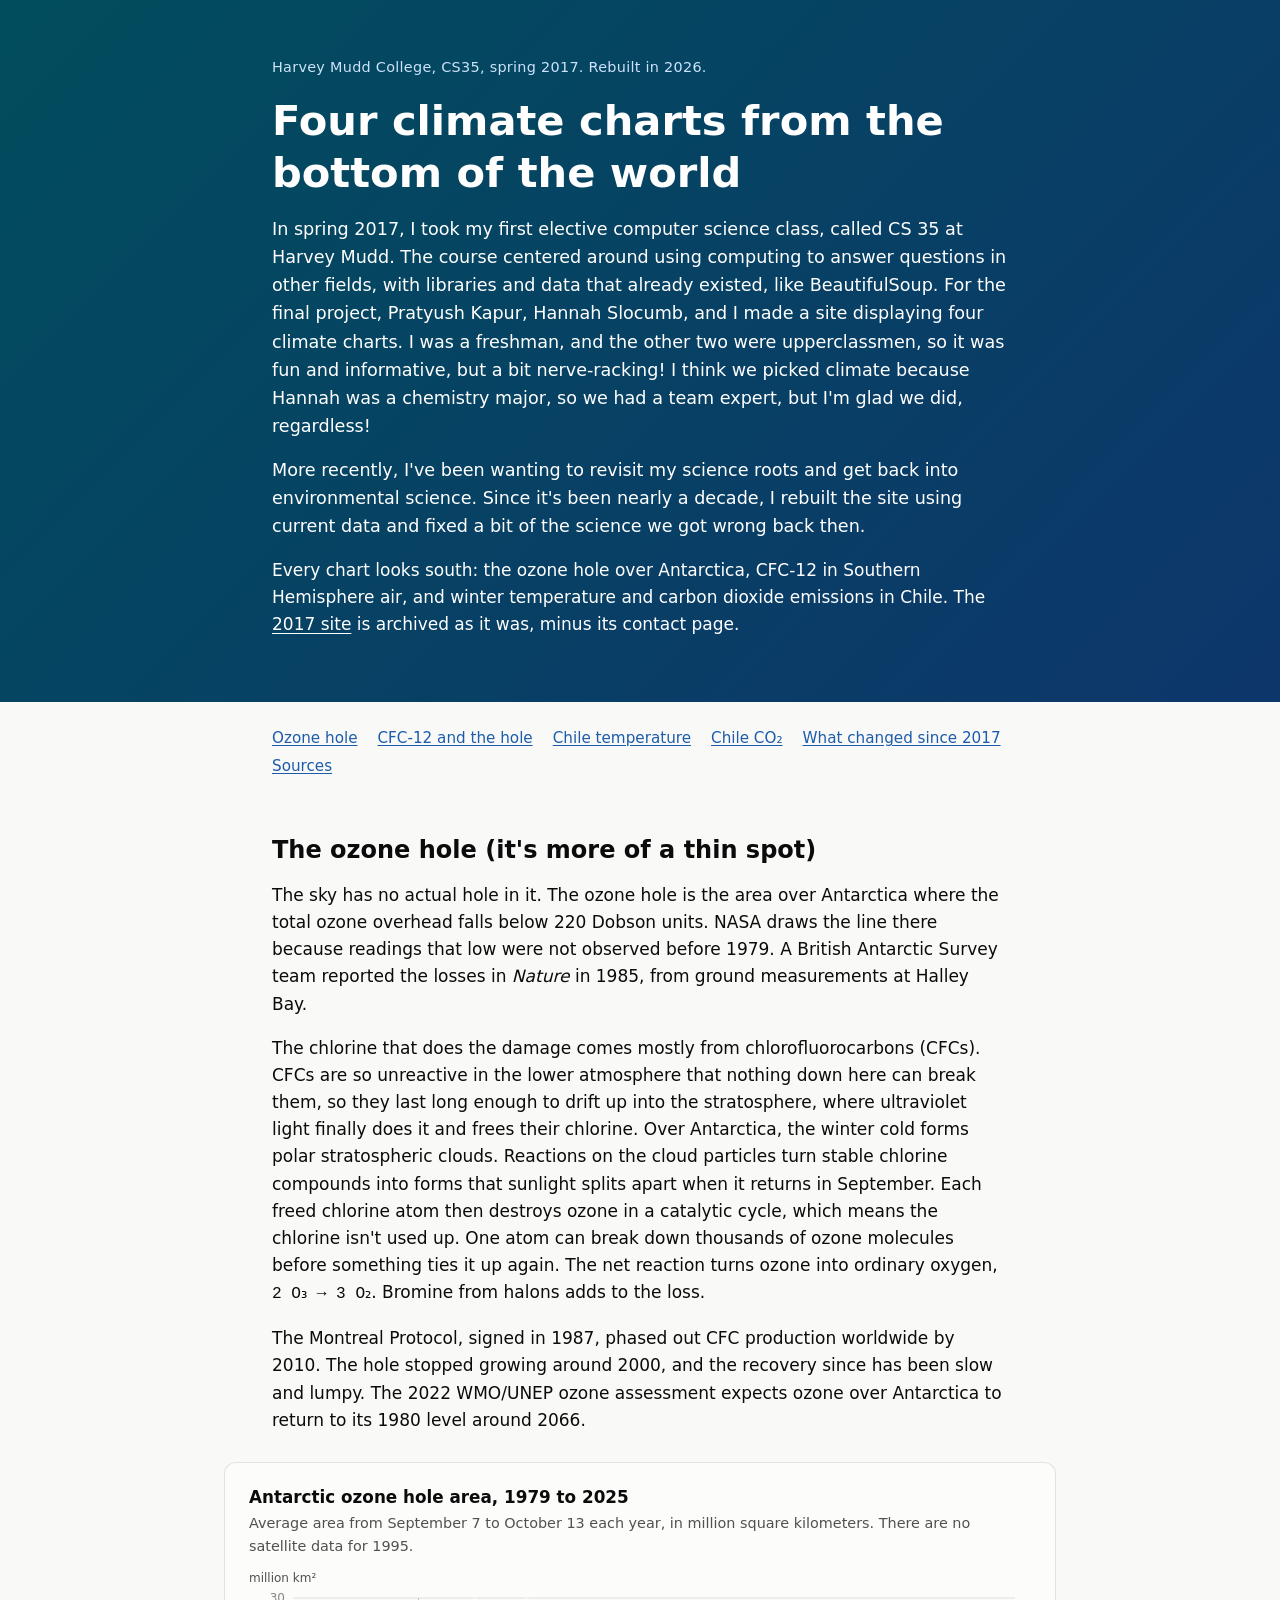
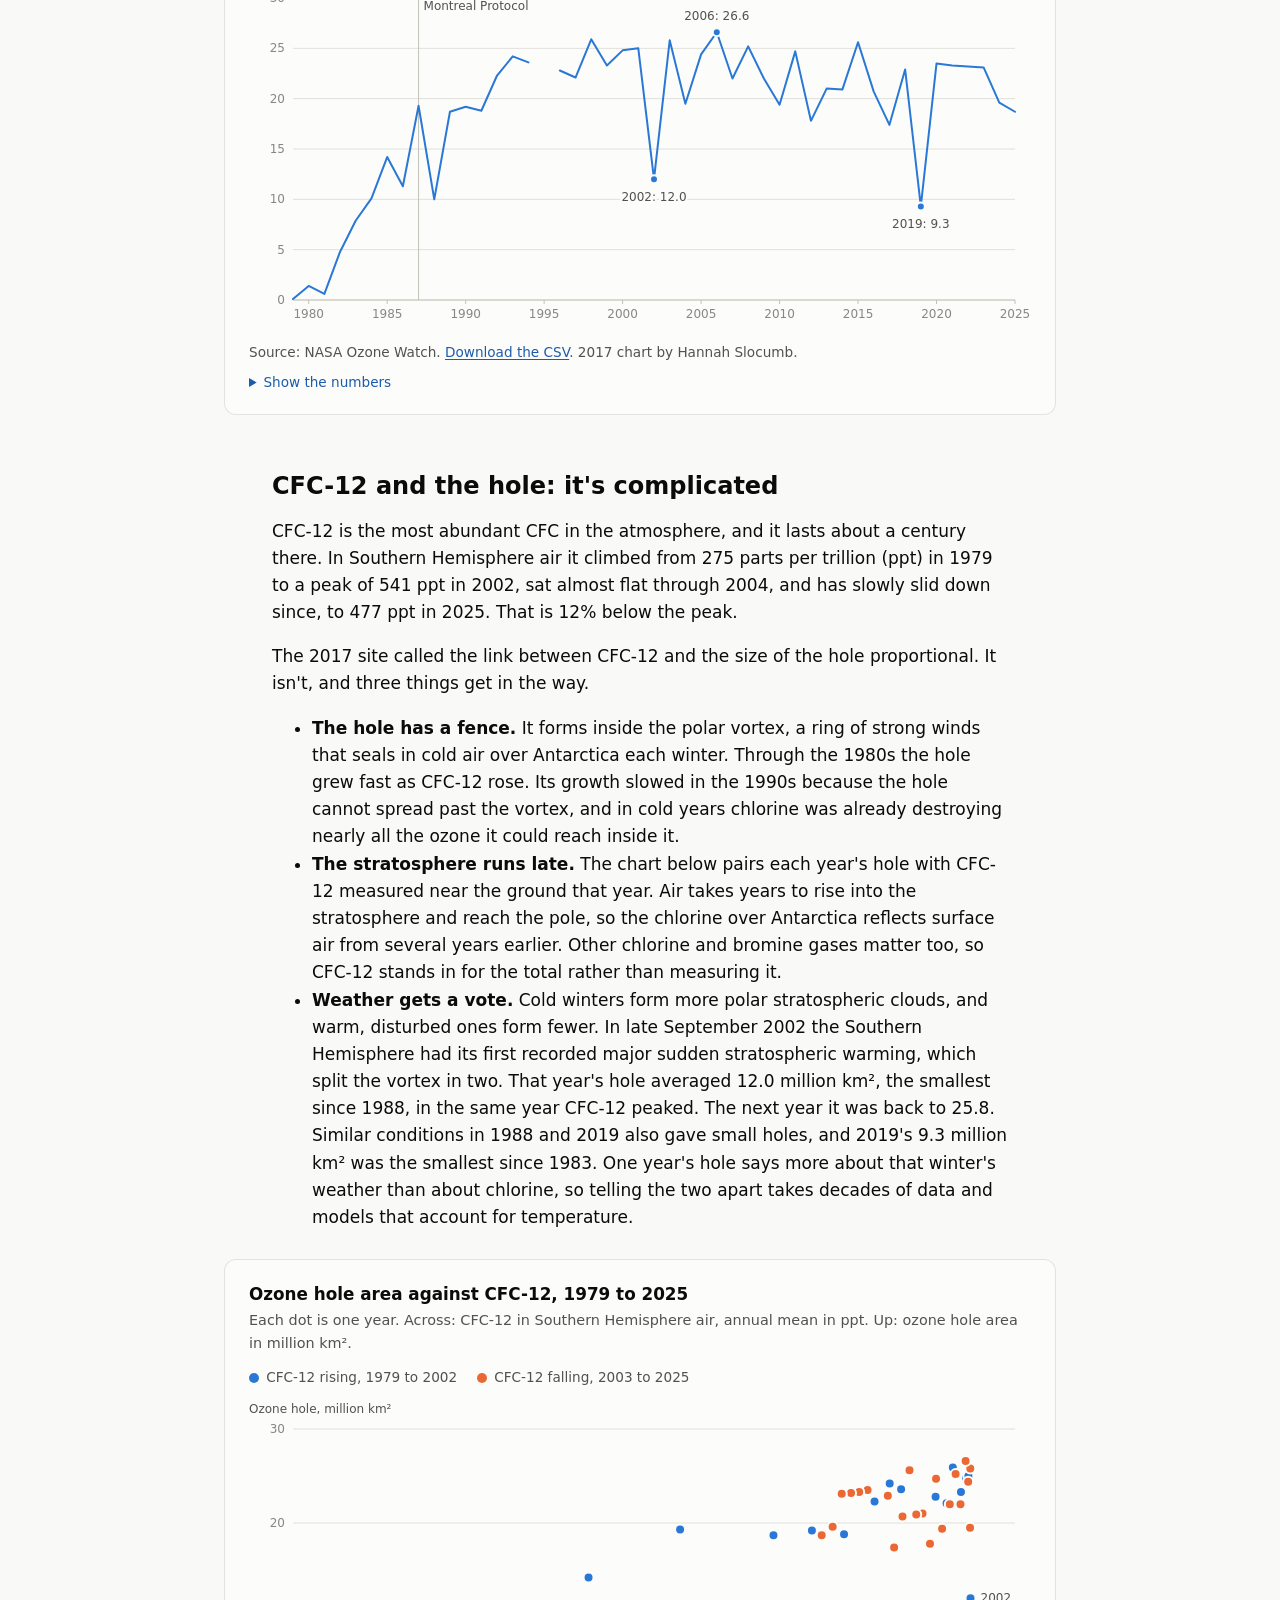
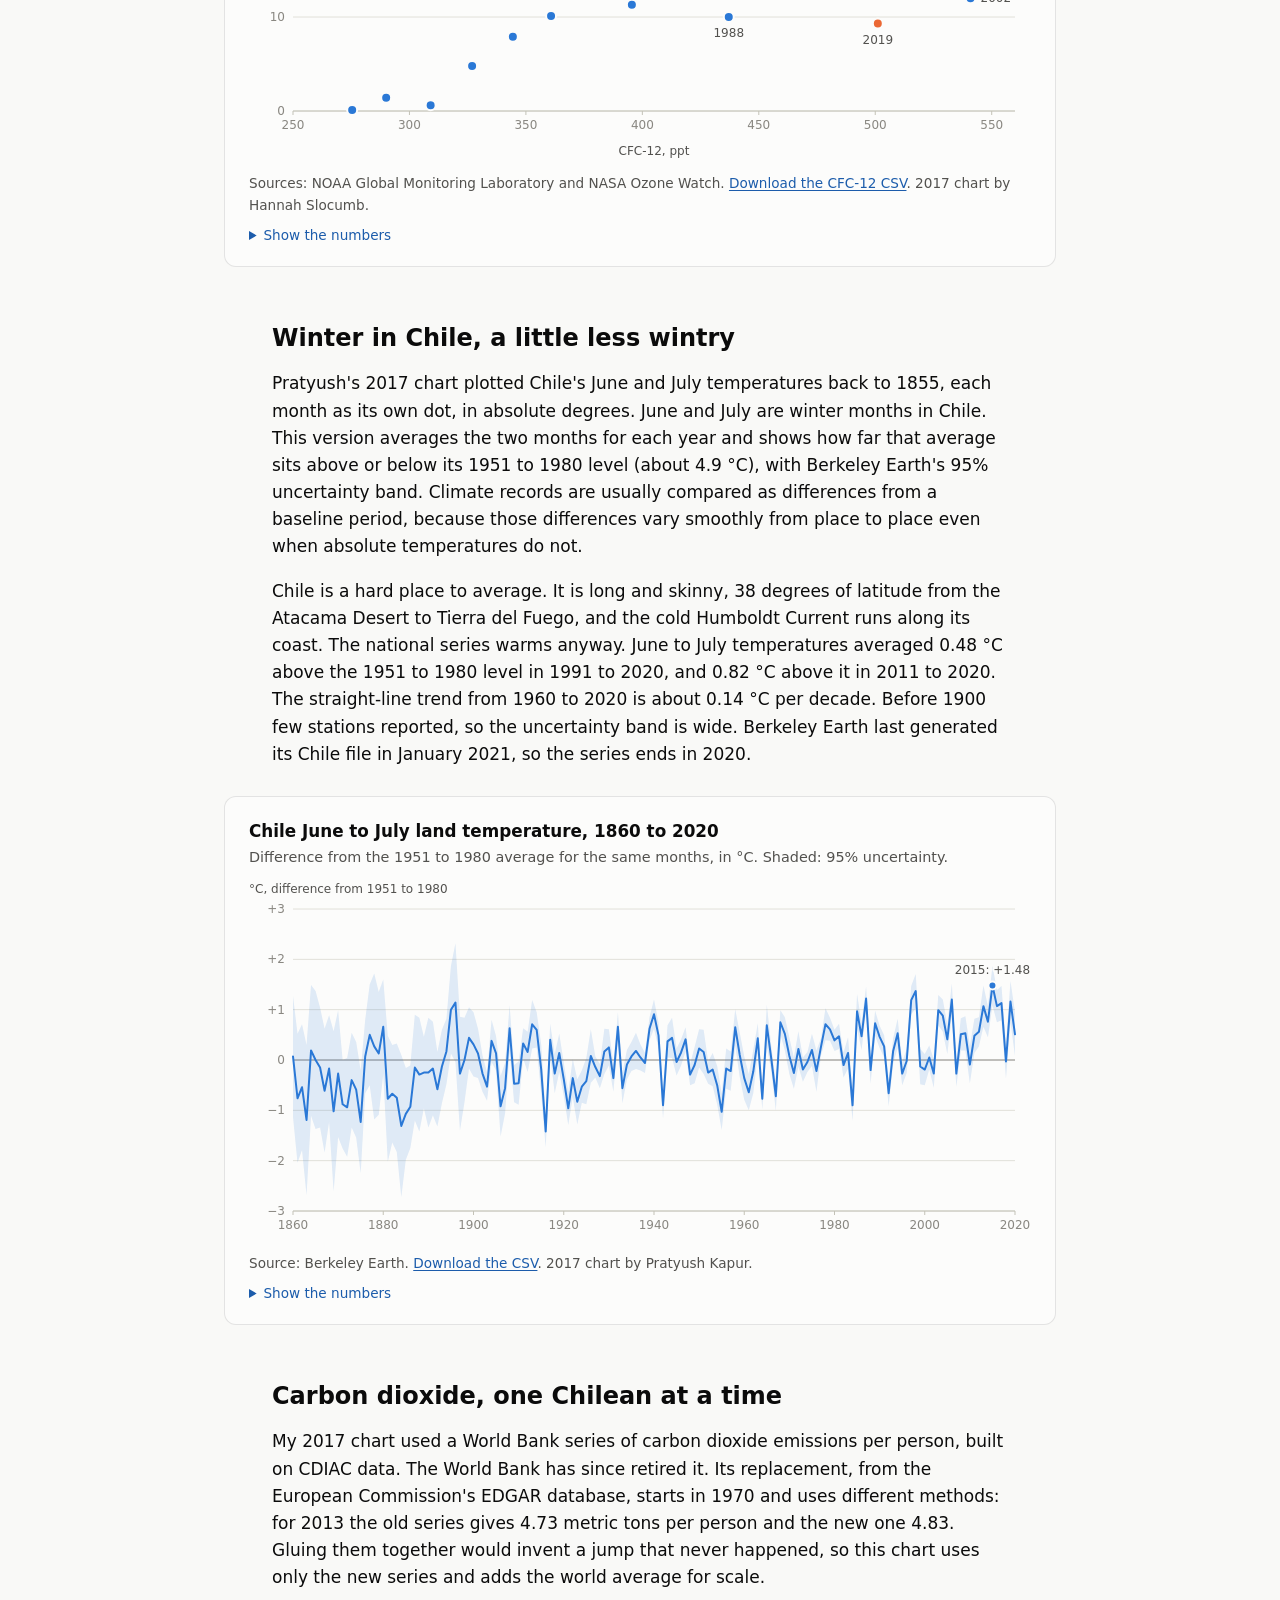
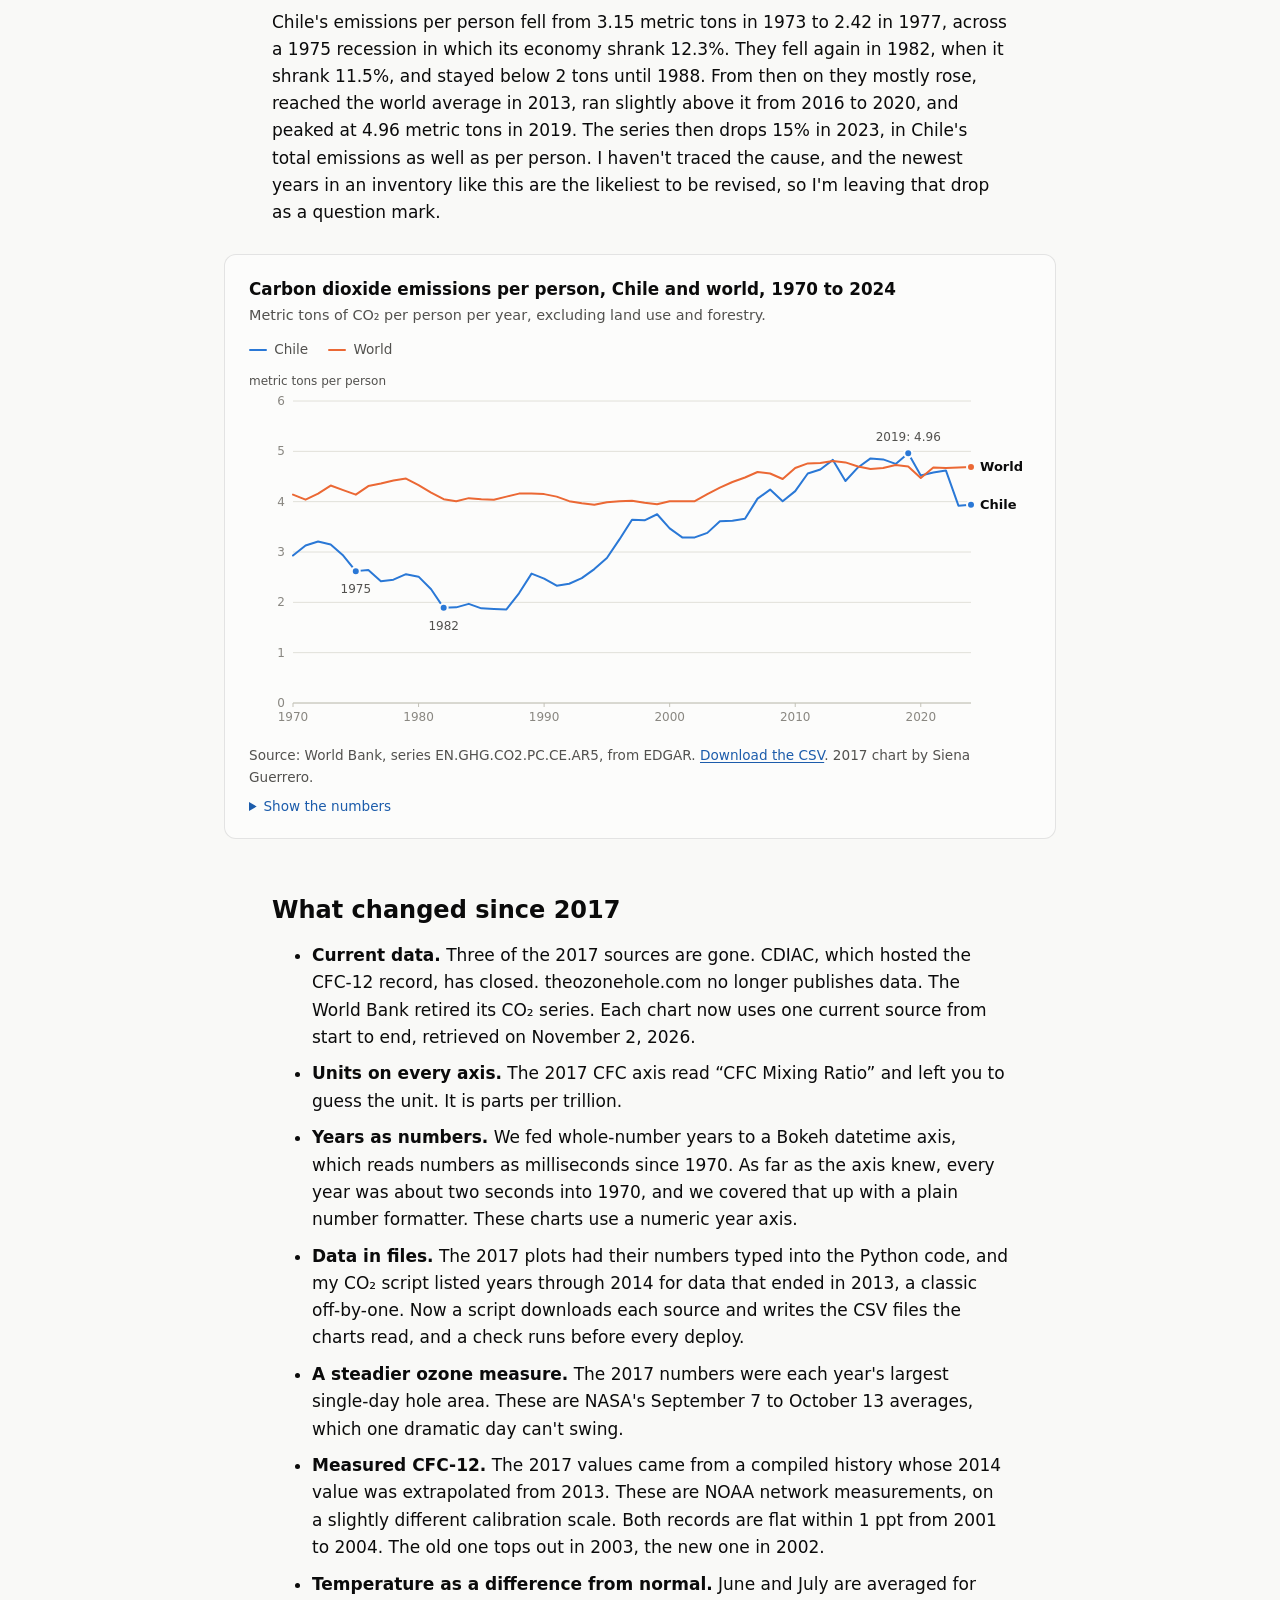
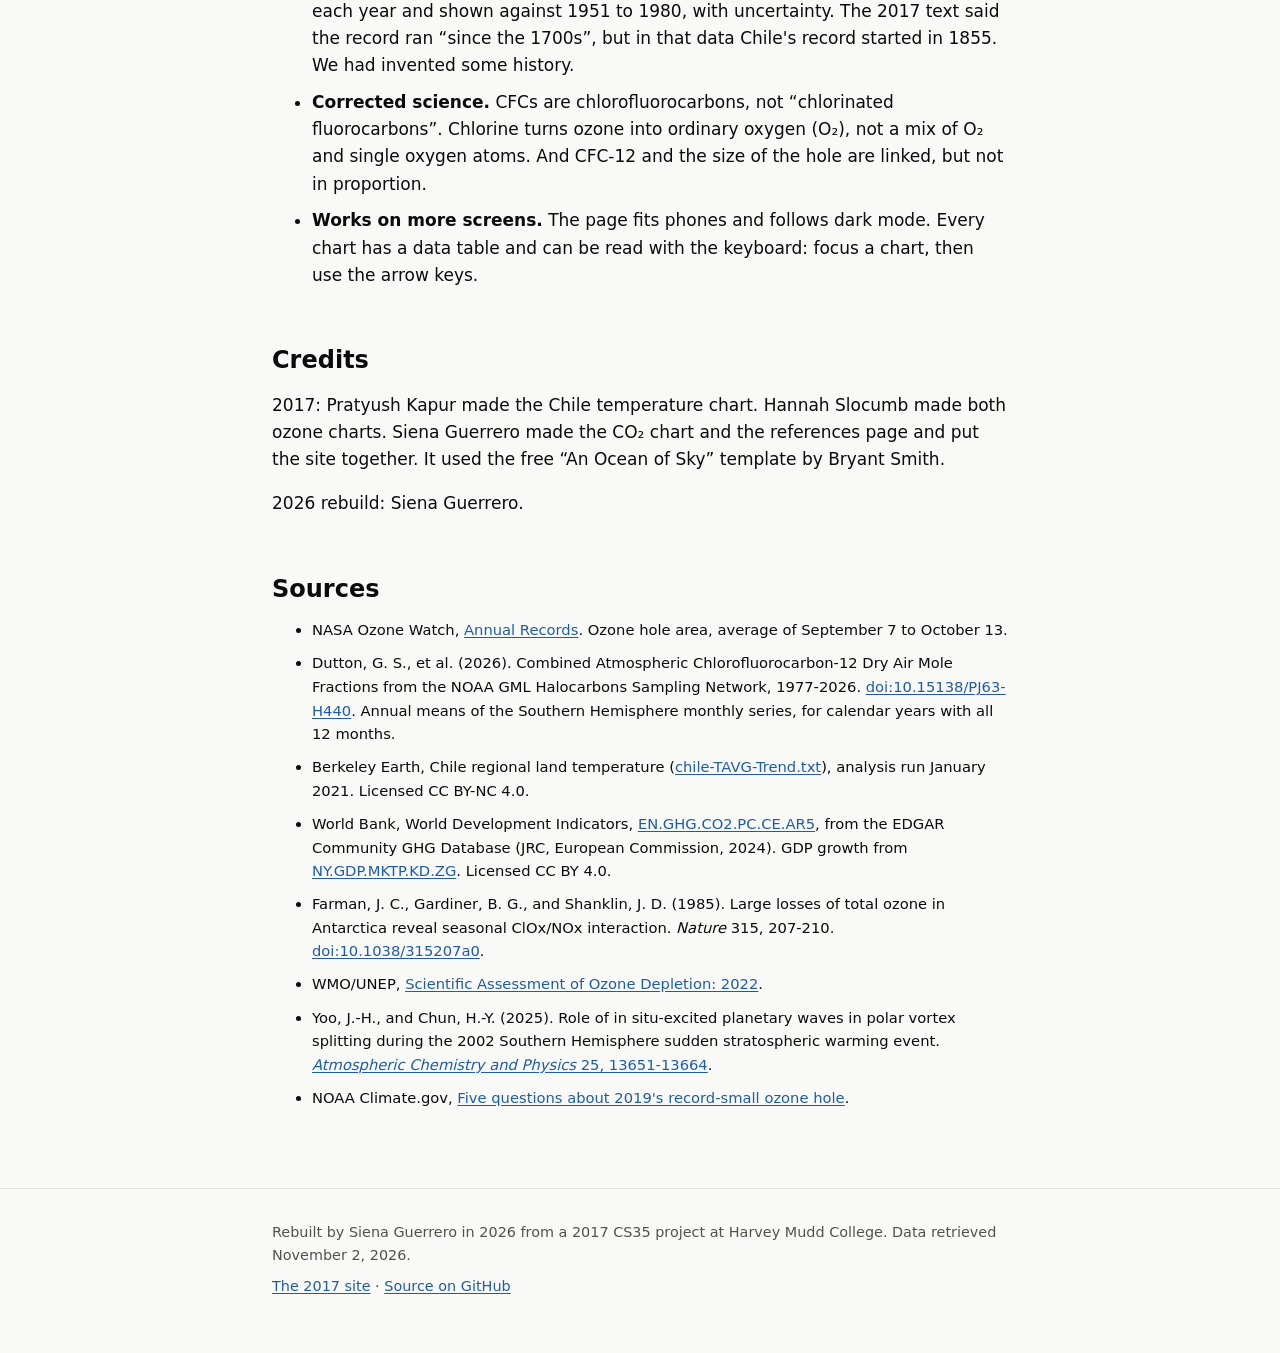
==== commit 52872a2e: "feat: Rewrite the page lede in Siena's own words Replace the intro with two paragraphs on what CS 35" ====
--- a/site/index.html
+++ b/site/index.html
@@ -19,9 +19,17 @@
         <p class="kicker">Harvey Mudd College, CS35, spring 2017. Rebuilt in 2026.</p>
         <h1>Four climate charts from the bottom of the world</h1>
         <p class="lede">
-          In spring 2017, Pratyush Kapur, Hannah Slocumb, and I (Siena Guerrero) turned in a CS35 final project called
-          “Climate Change is Real! Thx”. The title was our whole thesis, plus manners. This is my 2026 rebuild: the
-          same four charts, with current data, units on every axis, and fixes to the science we got wrong.
+          In spring 2017, I took my first elective computer science class, called CS 35 at Harvey Mudd. The course
+          centered around using computing to answer questions in other fields, with libraries and data that already
+          existed, like BeautifulSoup. For the final project, Pratyush Kapur, Hannah Slocumb, and I made a site
+          displaying four climate charts. I was a freshman, and the other two were upperclassmen, so it was fun and
+          informative, but a bit nerve-racking! I think we picked climate because Hannah was a chemistry major, so we
+          had a team expert, but I'm glad we did, regardless!
+        </p>
+        <p class="lede">
+          More recently, I've been wanting to revisit my science roots and get back into environmental science. Since
+          it's been nearly a decade, I rebuilt the site using current data and fixed a bit of the science we got wrong
+          back then.
         </p>
         <p>
           Every chart looks south: the ozone hole over Antarctica, CFC-12 in Southern Hemisphere air, and winter
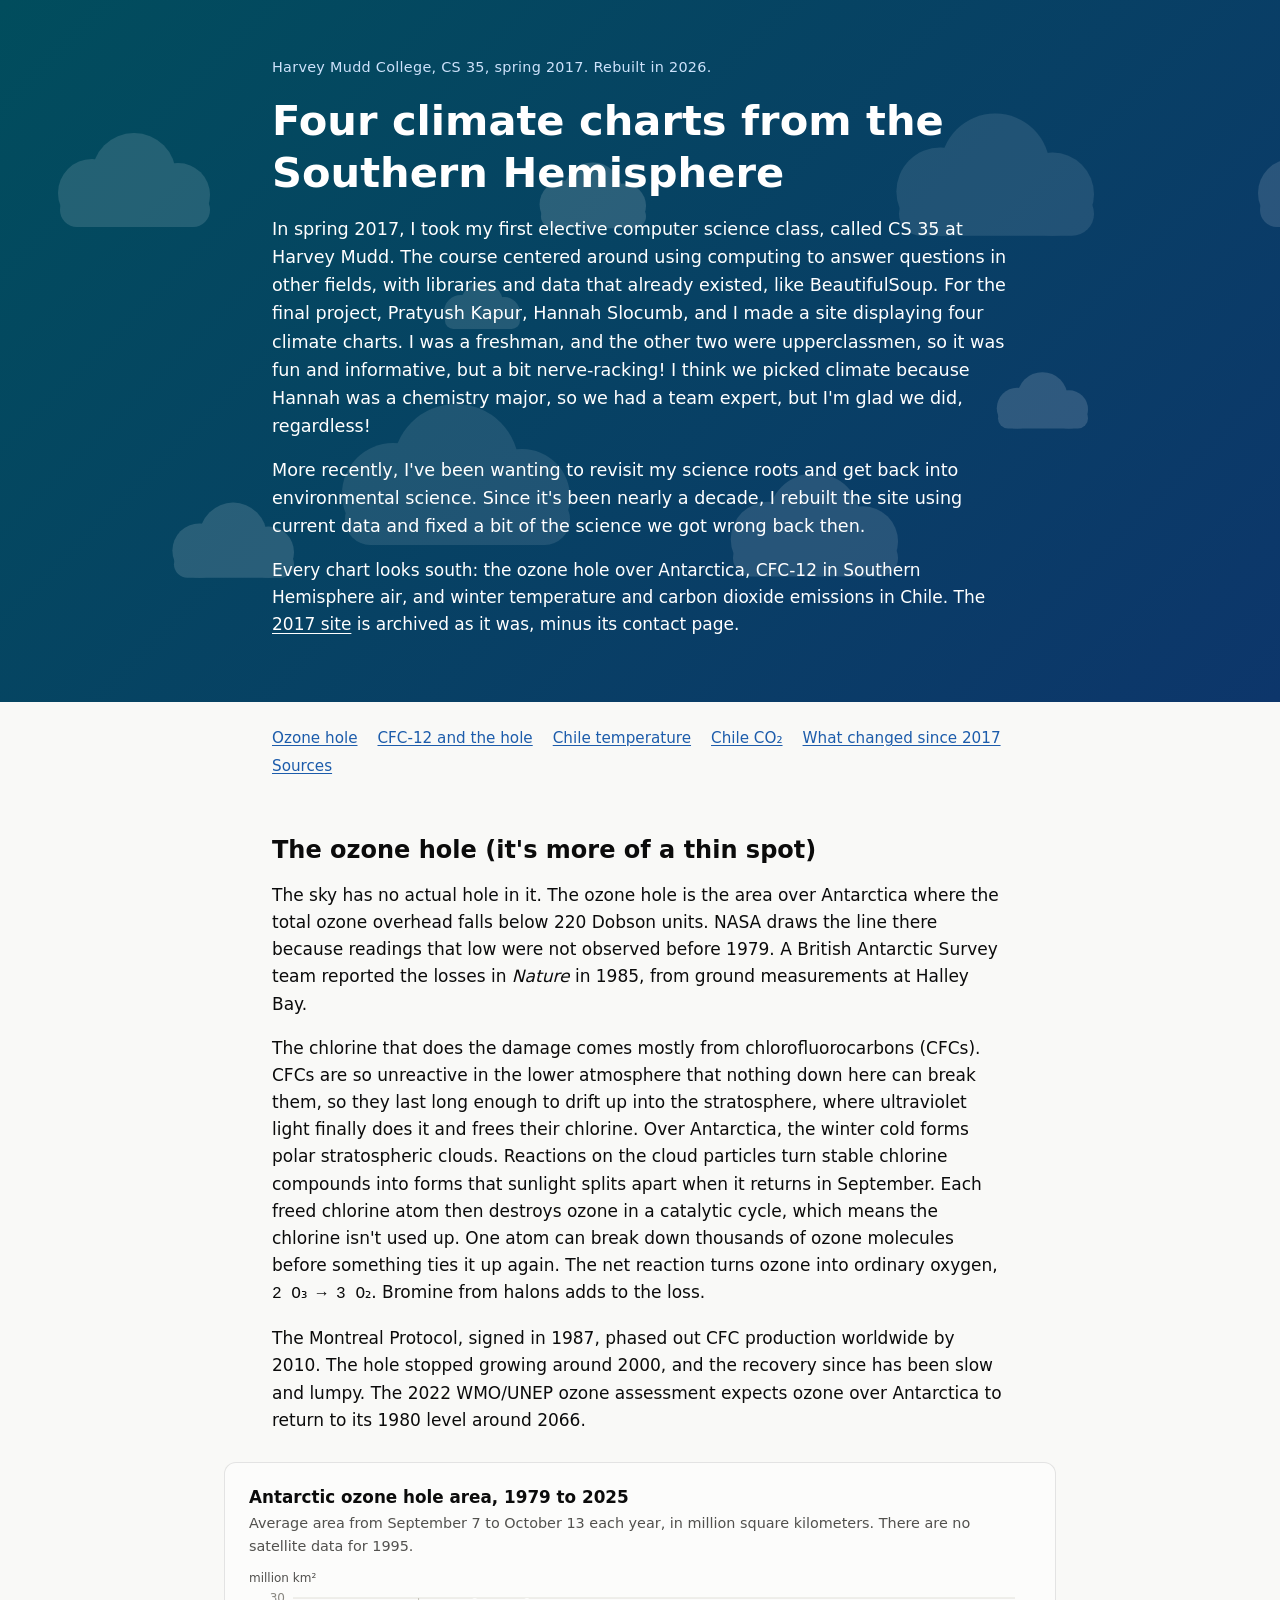
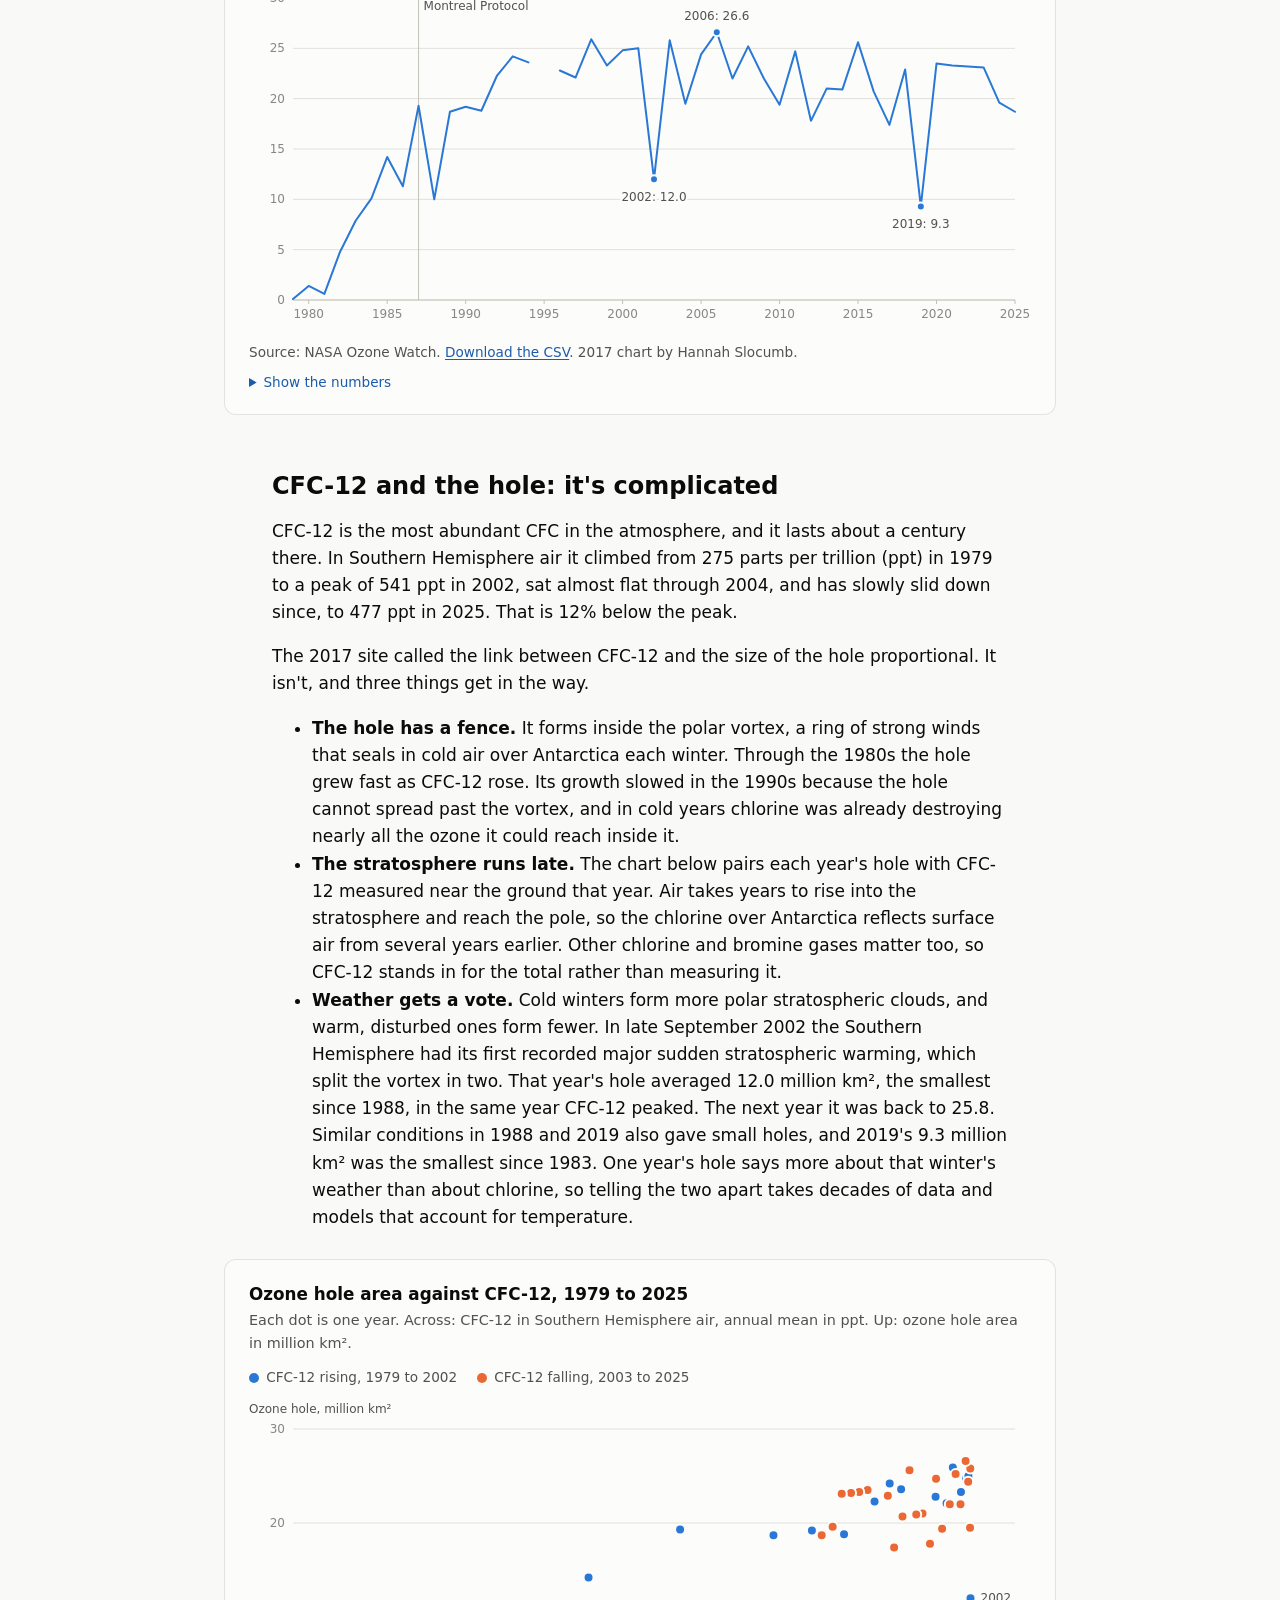
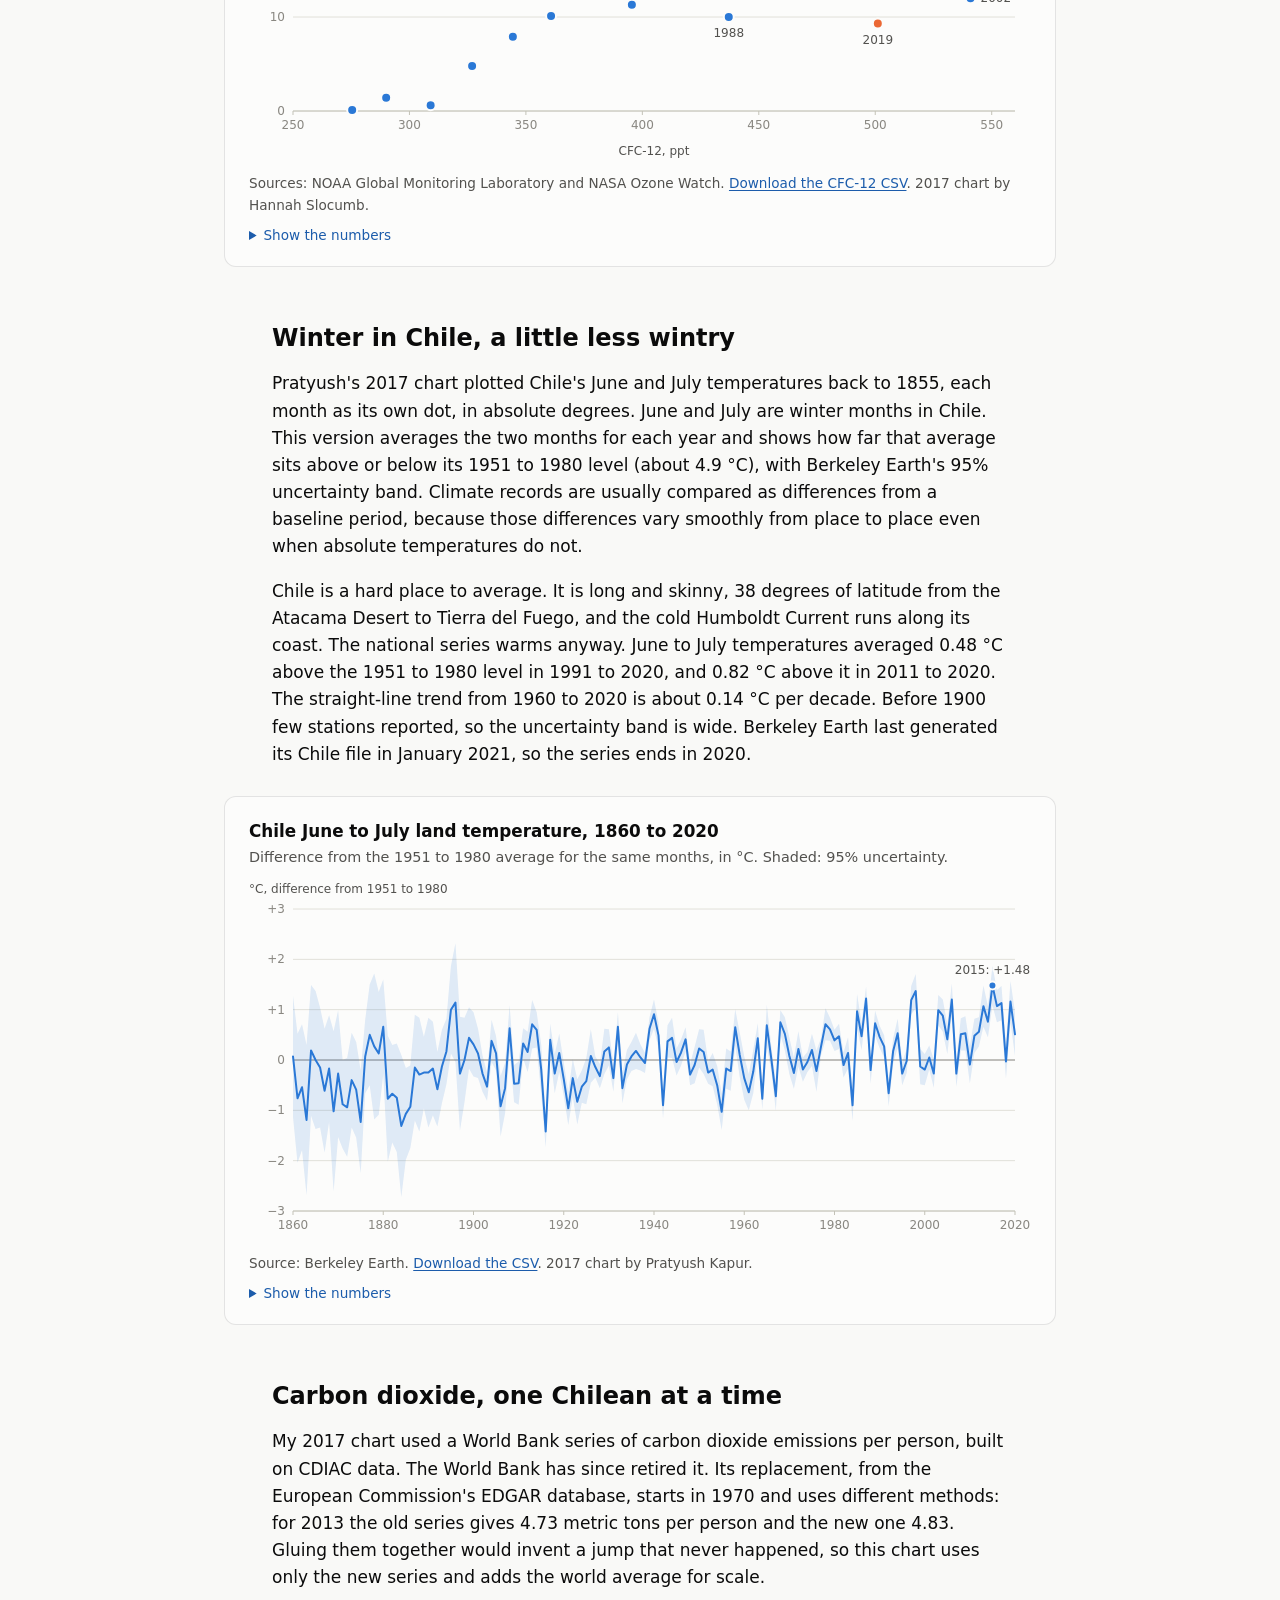
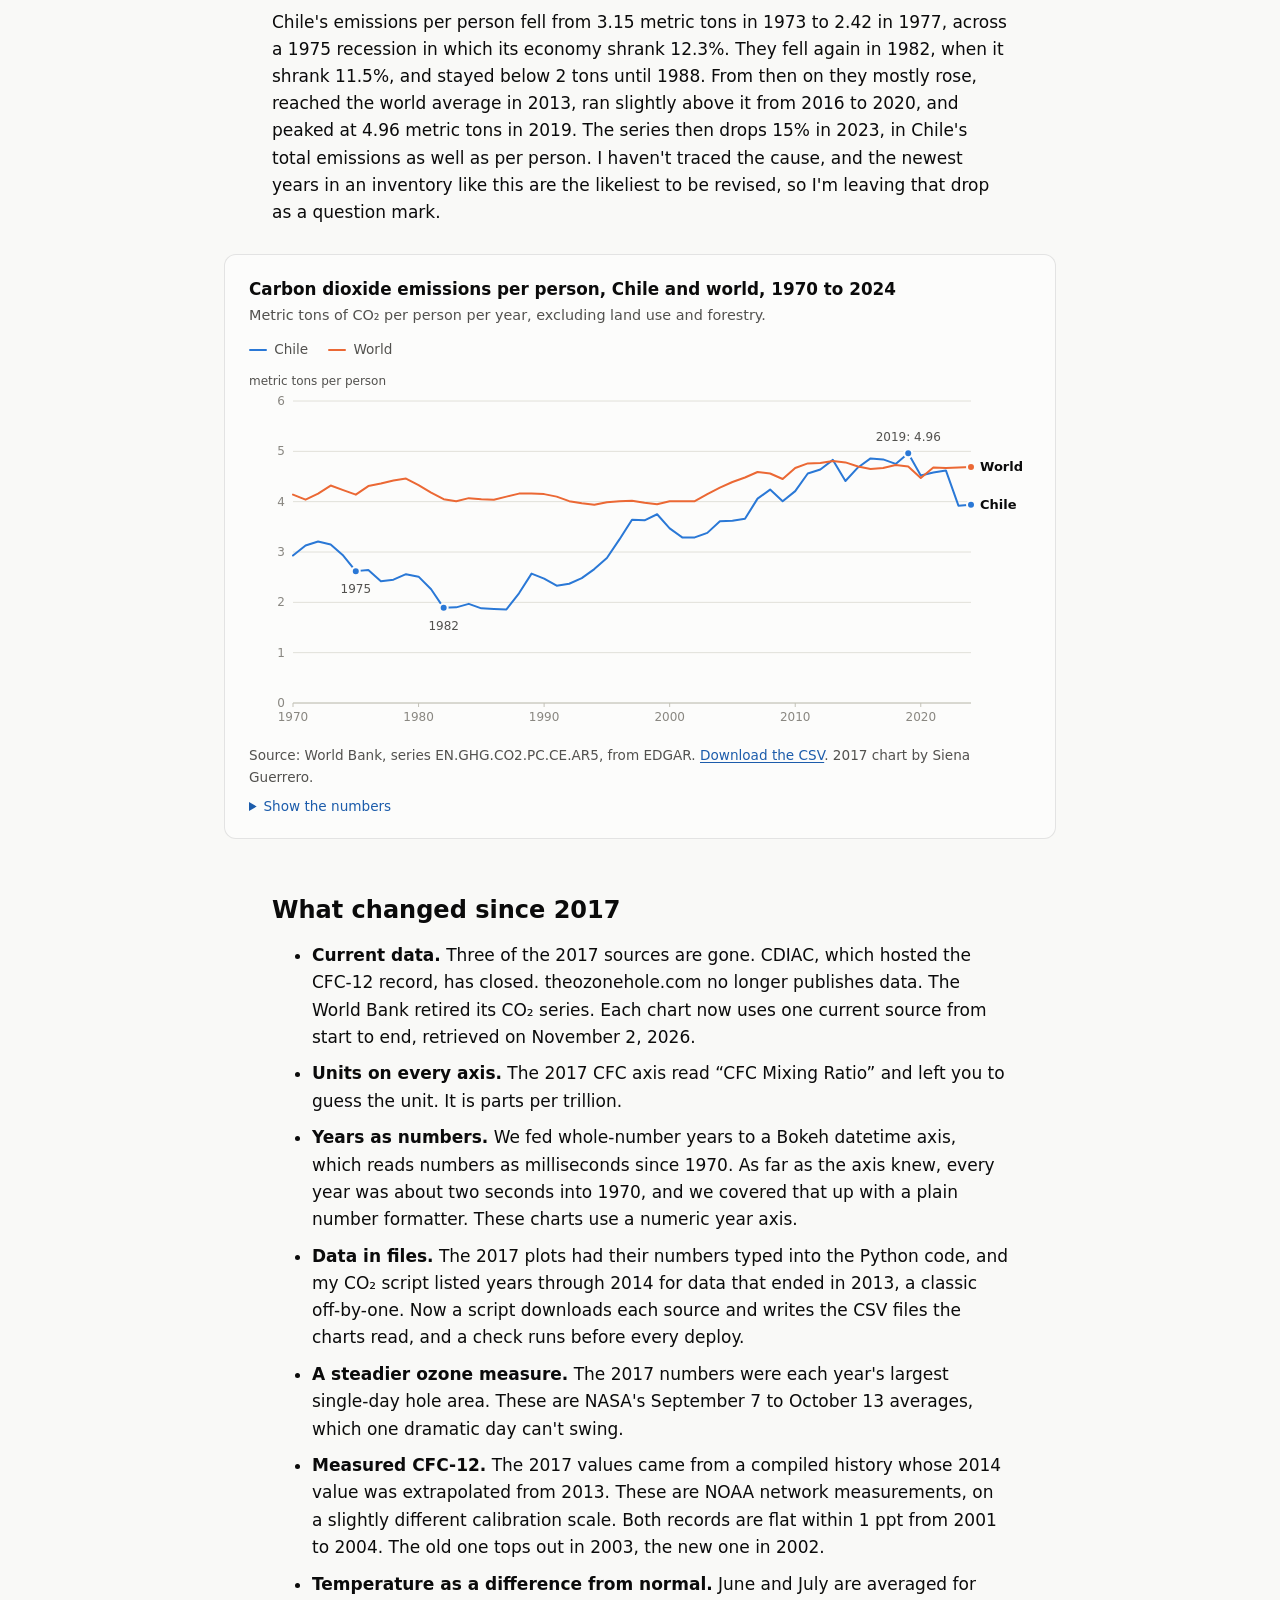
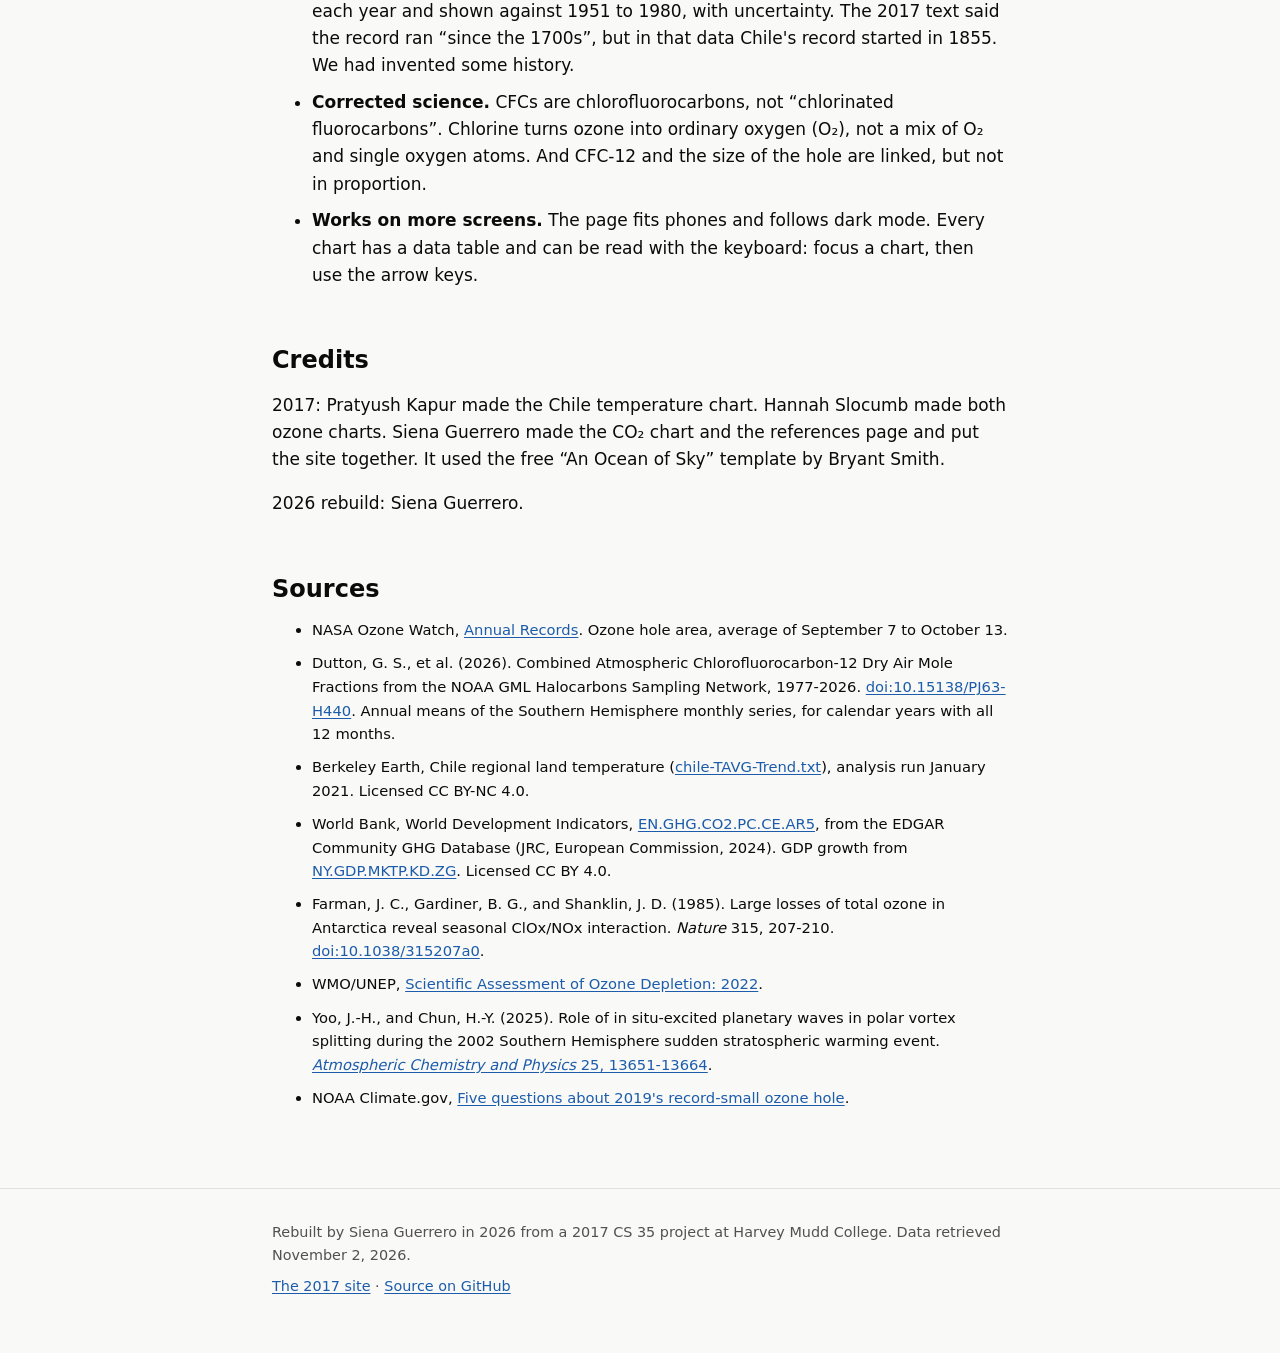
==== commit 968a1c08: "fix: Restore the plain h1 and spell CS 35 consistently Go back to the original h1, which matches the" ====
--- a/site/index.html
+++ b/site/index.html
@@ -6,7 +6,7 @@
     <meta name="color-scheme" content="light dark" />
     <meta
       name="description"
-      content="Four Southern Hemisphere climate charts from a 2017 Harvey Mudd CS35 project, rebuilt in 2026 with current data: the Antarctic ozone hole, CFC-12, and temperature and carbon dioxide in Chile."
+      content="Four Southern Hemisphere climate charts from a 2017 Harvey Mudd CS 35 project, rebuilt in 2026 with current data: the Antarctic ozone hole, CFC-12, and temperature and carbon dioxide in Chile."
     />
     <title>Four Southern Hemisphere climate charts</title>
     <link rel="icon" href="data:," />
@@ -16,8 +16,8 @@
   <body>
     <header class="site-header">
       <div>
-        <p class="kicker">Harvey Mudd College, CS35, spring 2017. Rebuilt in 2026.</p>
-        <h1>Four climate charts from the bottom of the world</h1>
+        <p class="kicker">Harvey Mudd College, CS 35, spring 2017. Rebuilt in 2026.</p>
+        <h1>Four climate charts from the Southern Hemisphere</h1>
         <p class="lede">
           In spring 2017, I took my first elective computer science class, called CS 35 at Harvey Mudd. The course
           centered around using computing to answer questions in other fields, with libraries and data that already
@@ -320,7 +320,7 @@
     <footer class="site-footer">
       <div>
         <p>
-          Rebuilt by Siena Guerrero in 2026 from a 2017 CS35 project at Harvey Mudd College. Data retrieved November 2,
+          Rebuilt by Siena Guerrero in 2026 from a 2017 CS 35 project at Harvey Mudd College. Data retrieved November 2,
           2026.
         </p>
         <p>
--- a/site/style.css
+++ b/site/style.css
@@ -72,9 +72,36 @@
 }
 
 .site-header {
+  position: relative;
+  isolation: isolate;
+  overflow: hidden;
   background: linear-gradient(135deg, var(--header-from), var(--header-to));
   color: var(--header-ink);
   padding: 3.5rem 16px 3rem;
+}
+
+.site-header::before {
+  content: "";
+  position: absolute;
+  top: 0;
+  bottom: 0;
+  left: 0;
+  right: -1200px;
+  z-index: -1;
+  background: url("clouds.svg") repeat-x 0 50% / 1200px 560px;
+  animation: cloud-drift 240s linear infinite;
+}
+
+@keyframes cloud-drift {
+  to {
+    transform: translateX(-1200px);
+  }
+}
+
+@media (prefers-reduced-motion: reduce) {
+  .site-header::before {
+    animation: none;
+  }
 }
 
 .site-header > div,
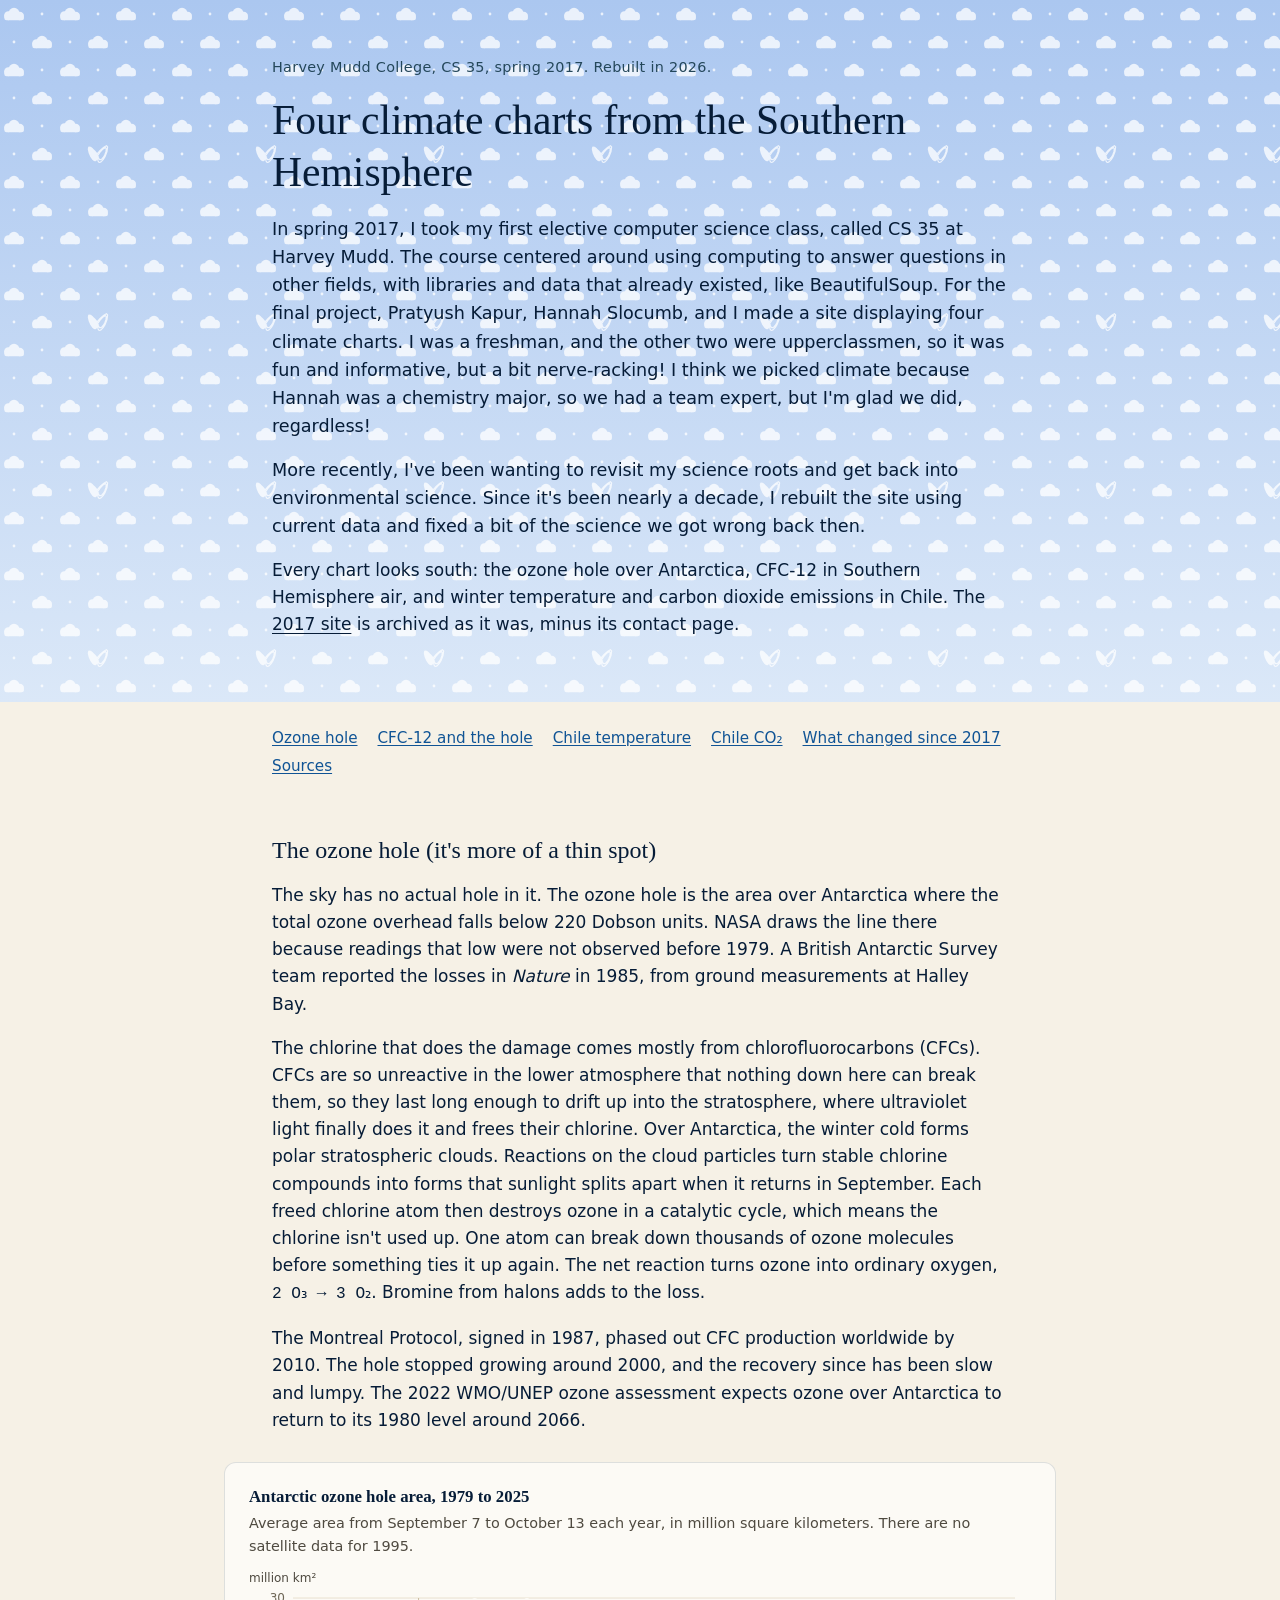
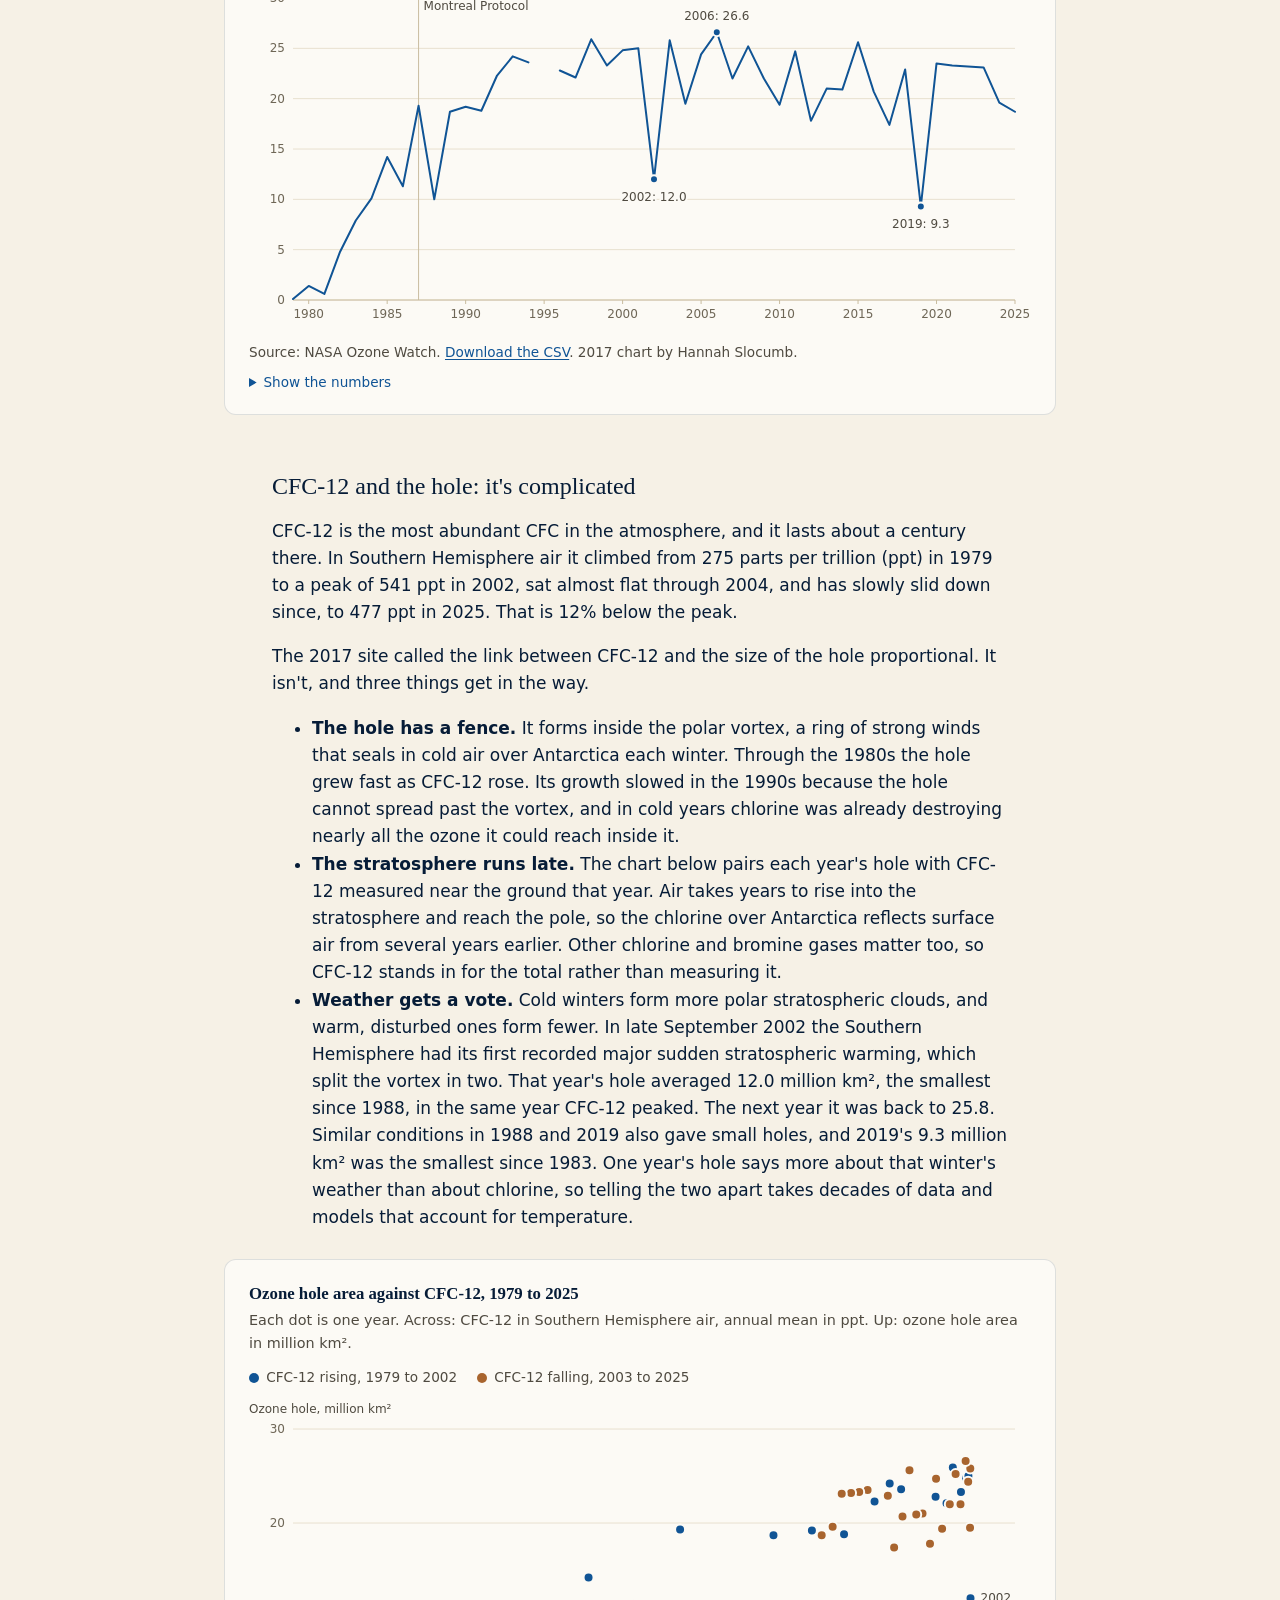
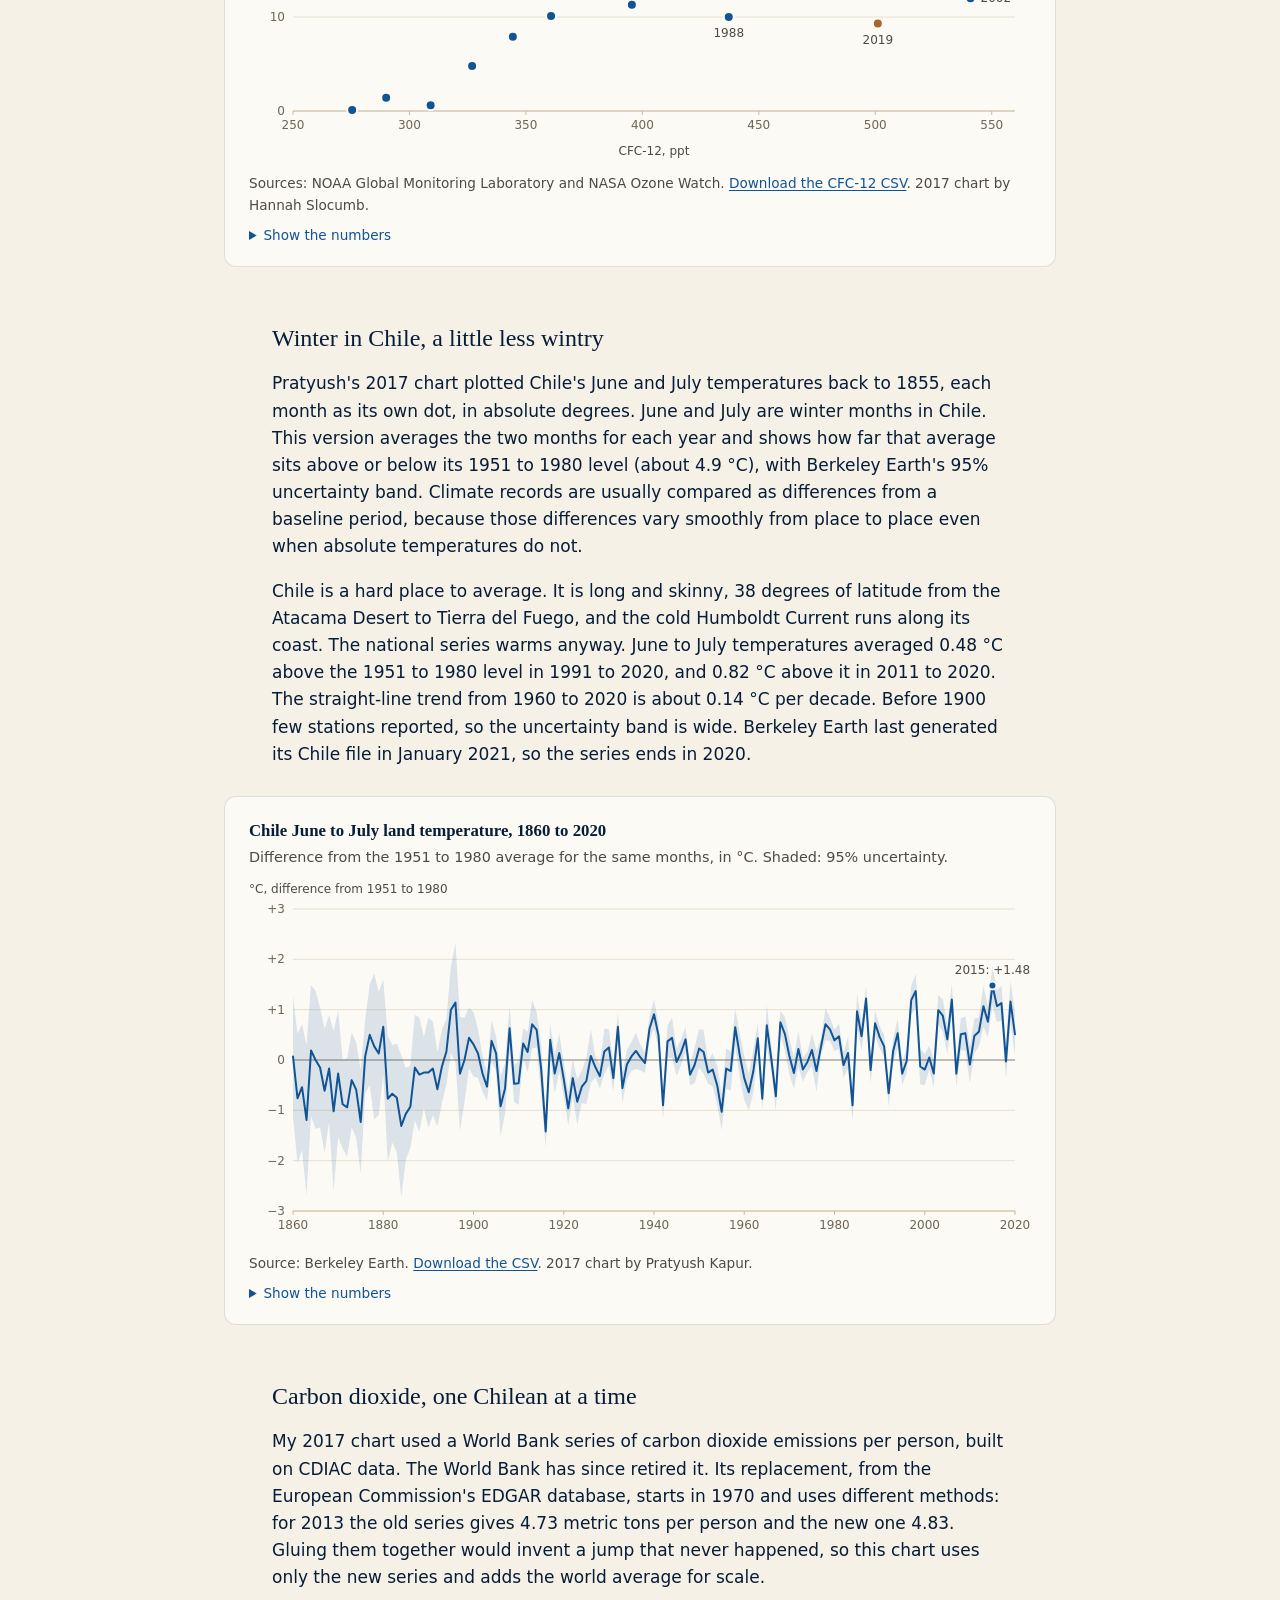
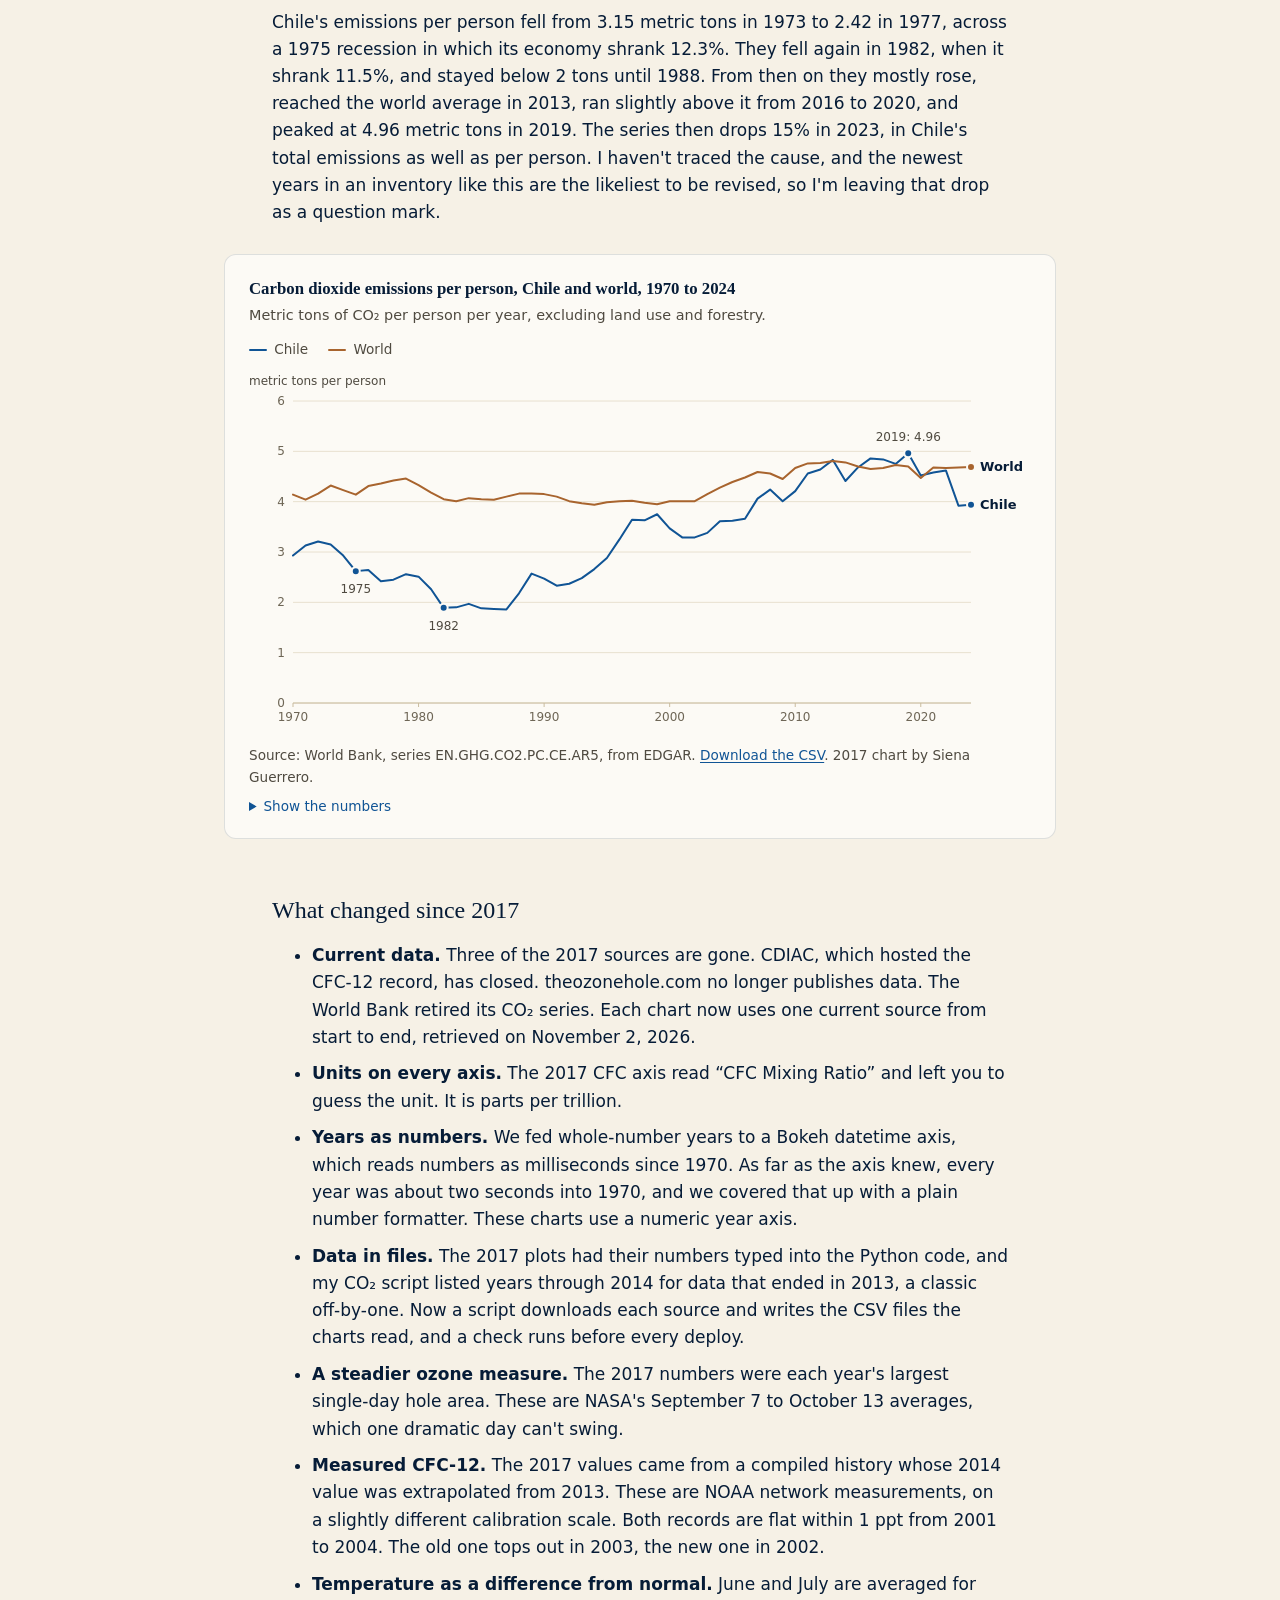
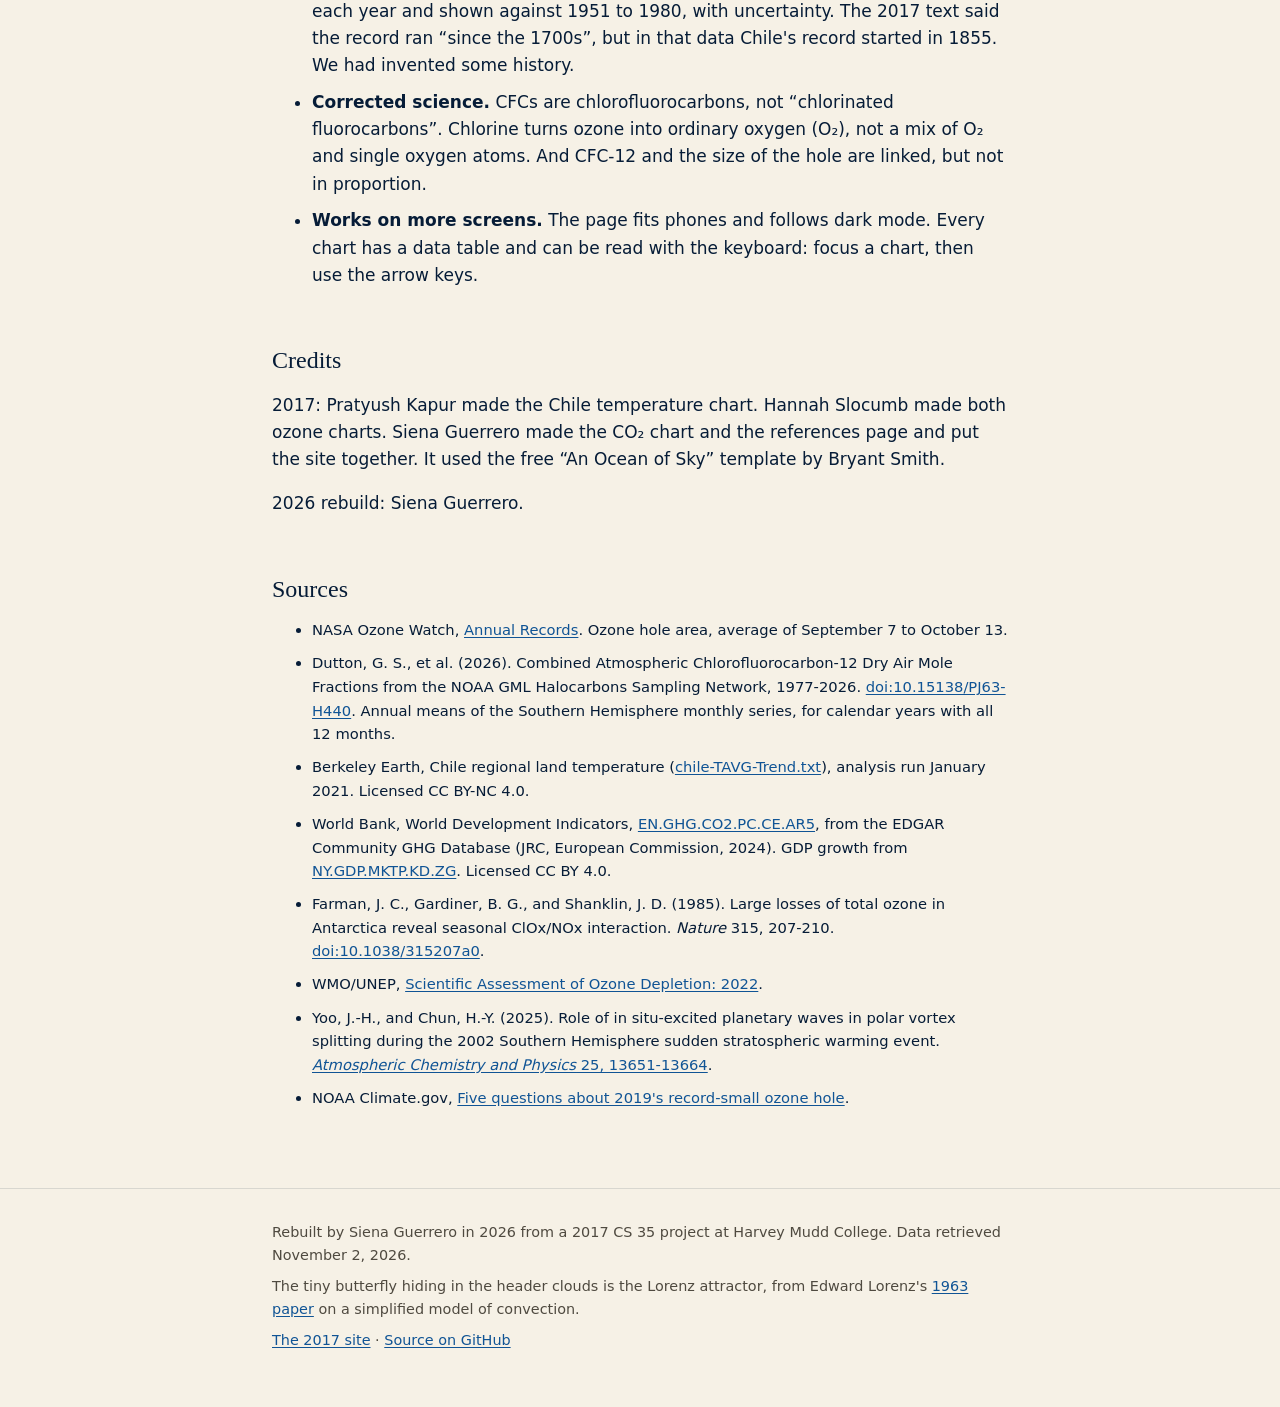
==== commit 31b01ba9: "feat: Note the Lorenz butterfly in the footer Say what the small butterfly in the header pattern is," ====
--- a/site/index.html
+++ b/site/index.html
@@ -324,6 +324,11 @@
           2026.
         </p>
         <p>
+          The tiny butterfly hiding in the header clouds is the Lorenz attractor, from Edward Lorenz's
+          <a href="https://doi.org/10.1175/1520-0469(1963)020%3C0130:DNF%3E2.0.CO;2">1963 paper</a> on a simplified model of
+          convection.
+        </p>
+        <p>
           <a href="2017/">The 2017 site</a> ·
           <a href="https://github.com/sienaguerrero/cs35-climate-site">Source on GitHub</a>
         </p>
--- a/site/style.css
+++ b/site/style.css
@@ -1,39 +1,43 @@
 :root {
   color-scheme: light;
-  --page: #f9f9f7;
-  --surface: #fcfcfb;
-  --ink: #0b0b0b;
-  --ink-2: #52514e;
-  --muted: #898781;
-  --grid: #e1e0d9;
-  --axis: #c3c2b7;
-  --border: rgba(11, 11, 11, 0.1);
-  --link: #1c5cab;
-  --series-1: #2a78d6;
-  --series-2: #eb6834;
-  --header-from: #014d5d;
-  --header-to: #0d366b;
-  --header-ink: #ffffff;
-  --header-ink-2: #cde2fb;
-  --shadow: 0 6px 20px rgba(11, 11, 11, 0.1);
+  --page: #f6f1e6;
+  --surface: #fcfaf5;
+  --ink: #061c37;
+  --ink-2: #4f4a40;
+  --muted: #6e6656;
+  --grid: #e8e0cf;
+  --axis: #c9bc9f;
+  --border: rgba(6, 28, 55, 0.12);
+  --link: #105495;
+  --series-1: #105495;
+  --series-2: #a8642e;
+  --header-from: #abc7f0;
+  --header-to: #dbe8f8;
+  --header-ink: #061c37;
+  --header-ink-2: #24475a;
+  --cloud-ink: rgba(255, 255, 255, 0.75);
+  --shadow: 0 6px 20px rgba(6, 28, 55, 0.1);
 }
 
 @media (prefers-color-scheme: dark) {
   :root {
     color-scheme: dark;
-    --page: #0d0d0d;
-    --surface: #1a1a19;
-    --ink: #f0efec;
-    --ink-2: #c3c2b7;
-    --muted: #898781;
-    --grid: #2c2c2a;
-    --axis: #383835;
+    --page: #14120e;
+    --surface: #1d1a15;
+    --ink: #f1ebdf;
+    --ink-2: #cbc2b0;
+    --muted: #a39885;
+    --grid: #2c2820;
+    --axis: #474033;
     --border: rgba(255, 255, 255, 0.1);
-    --link: #86b6ef;
-    --series-1: #3987e5;
-    --series-2: #d95926;
-    --header-from: #013642;
-    --header-to: #0a2a52;
+    --link: #8fb8e8;
+    --series-1: #6aa6e6;
+    --series-2: #d98a52;
+    --header-from: #0a1a30;
+    --header-to: #16304f;
+    --header-ink: #f1ebdf;
+    --header-ink-2: #a9c8fa;
+    --cloud-ink: rgba(0, 4, 10, 0.5);
     --shadow: 0 6px 20px rgba(0, 0, 0, 0.5);
   }
 }
@@ -57,8 +61,9 @@
 h1,
 h2,
 h3 {
+  font-family: Georgia, "Times New Roman", serif;
   line-height: 1.25;
-  font-weight: 650;
+  font-weight: 400;
 }
 
 h2 {
@@ -68,6 +73,7 @@
 
 h3 {
   font-size: 1.05rem;
+  font-weight: 700;
   margin: 0;
 }
 
@@ -75,7 +81,7 @@
   position: relative;
   isolation: isolate;
   overflow: hidden;
-  background: linear-gradient(135deg, var(--header-from), var(--header-to));
+  background: linear-gradient(180deg, var(--header-from), var(--header-to));
   color: var(--header-ink);
   padding: 3.5rem 16px 3rem;
 }
@@ -83,25 +89,10 @@
 .site-header::before {
   content: "";
   position: absolute;
-  top: 0;
-  bottom: 0;
-  left: 0;
-  right: -1200px;
+  inset: 0;
   z-index: -1;
-  background: url("clouds.svg") repeat-x 0 50% / 1200px 560px;
-  animation: cloud-drift 240s linear infinite;
-}
-
-@keyframes cloud-drift {
-  to {
-    transform: translateX(-1200px);
-  }
-}
-
-@media (prefers-reduced-motion: reduce) {
-  .site-header::before {
-    animation: none;
-  }
+  background: var(--cloud-ink);
+  mask: url("clouds.svg") 0 0 / 168px 168px repeat;
 }
 
 .site-header > div,
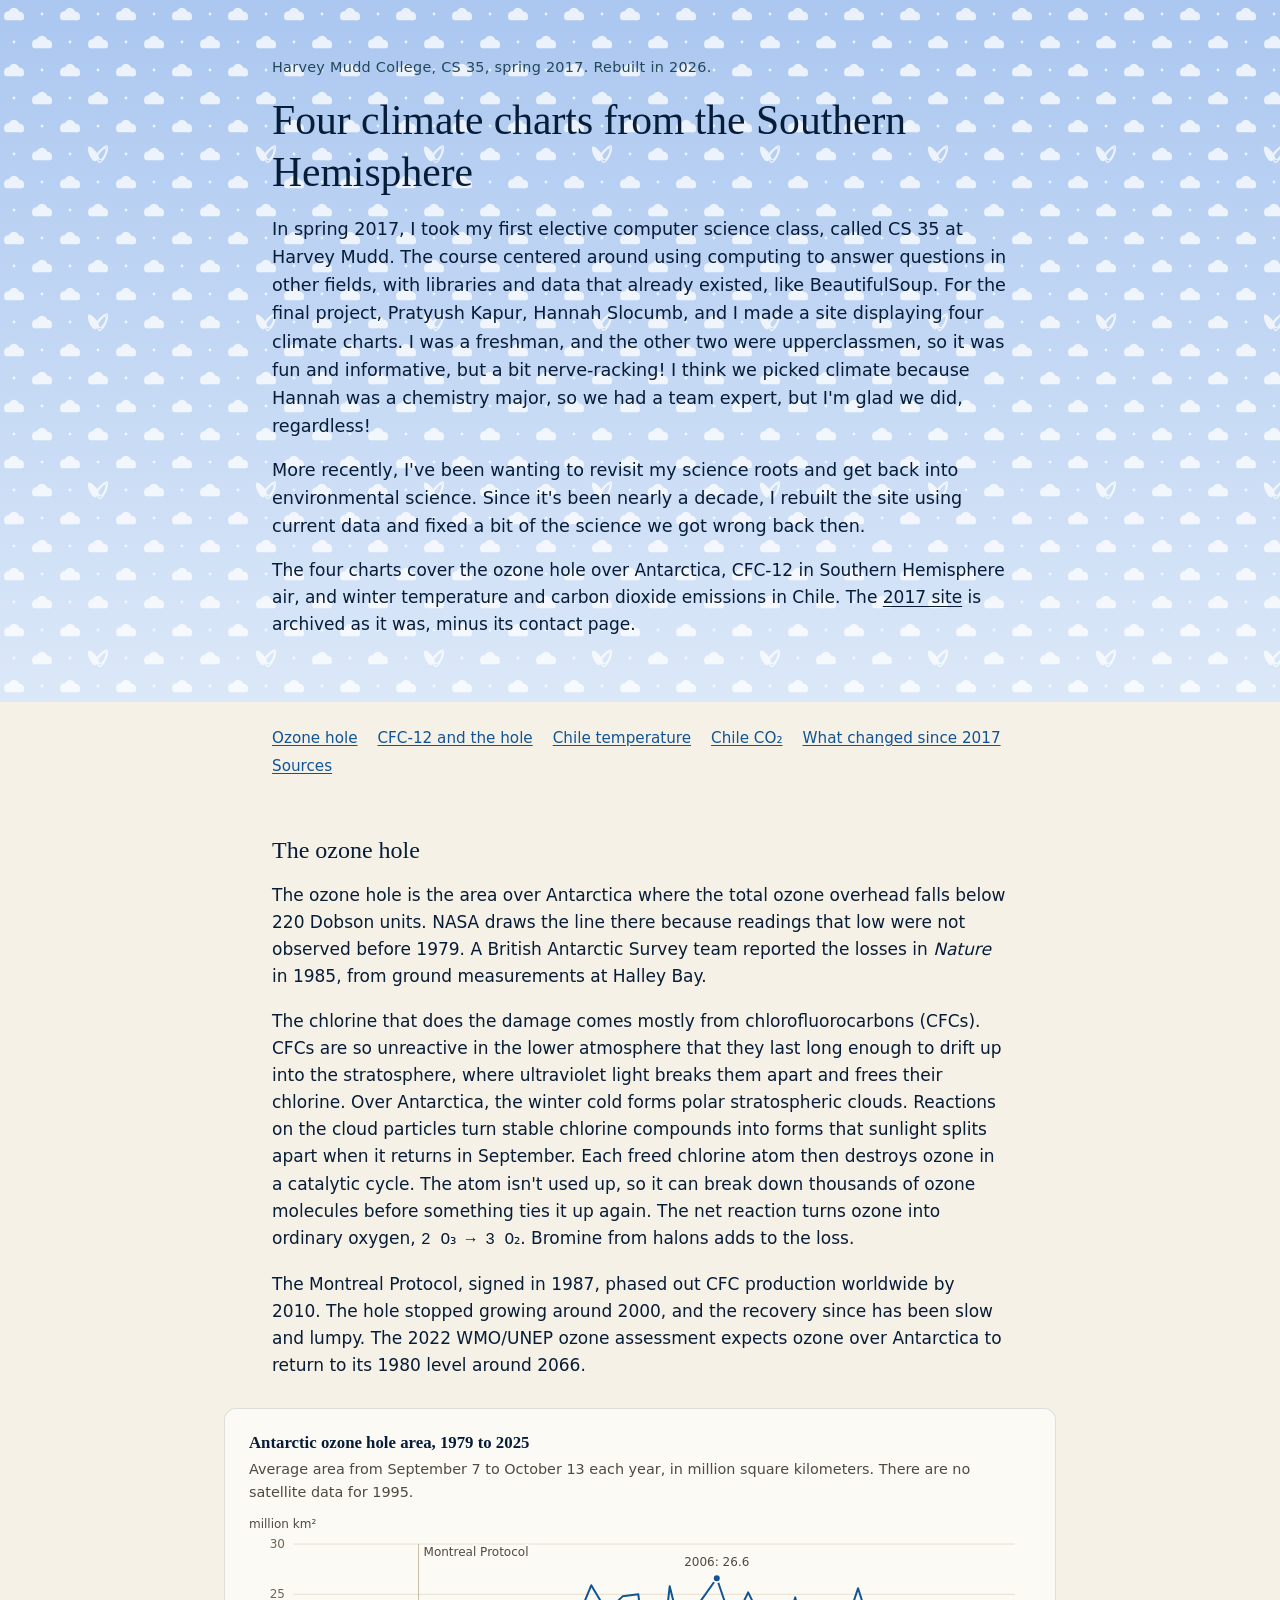
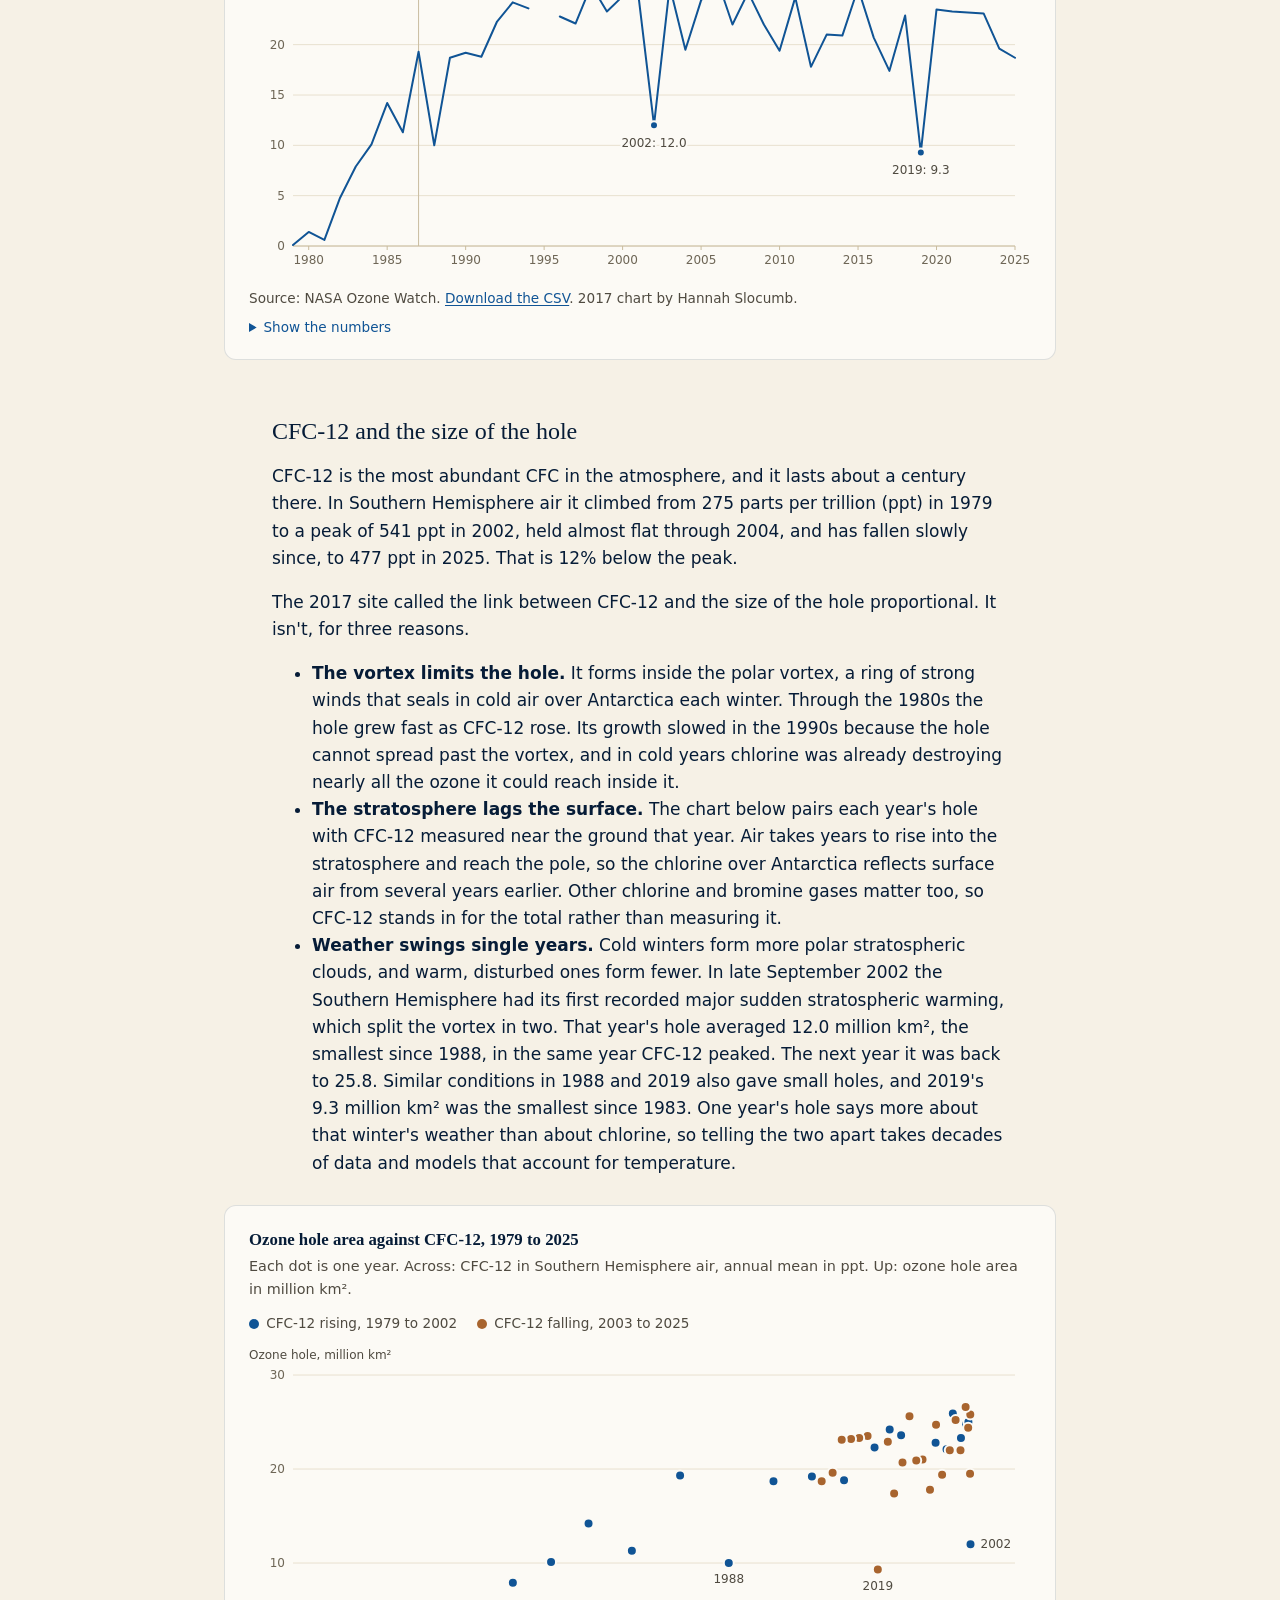
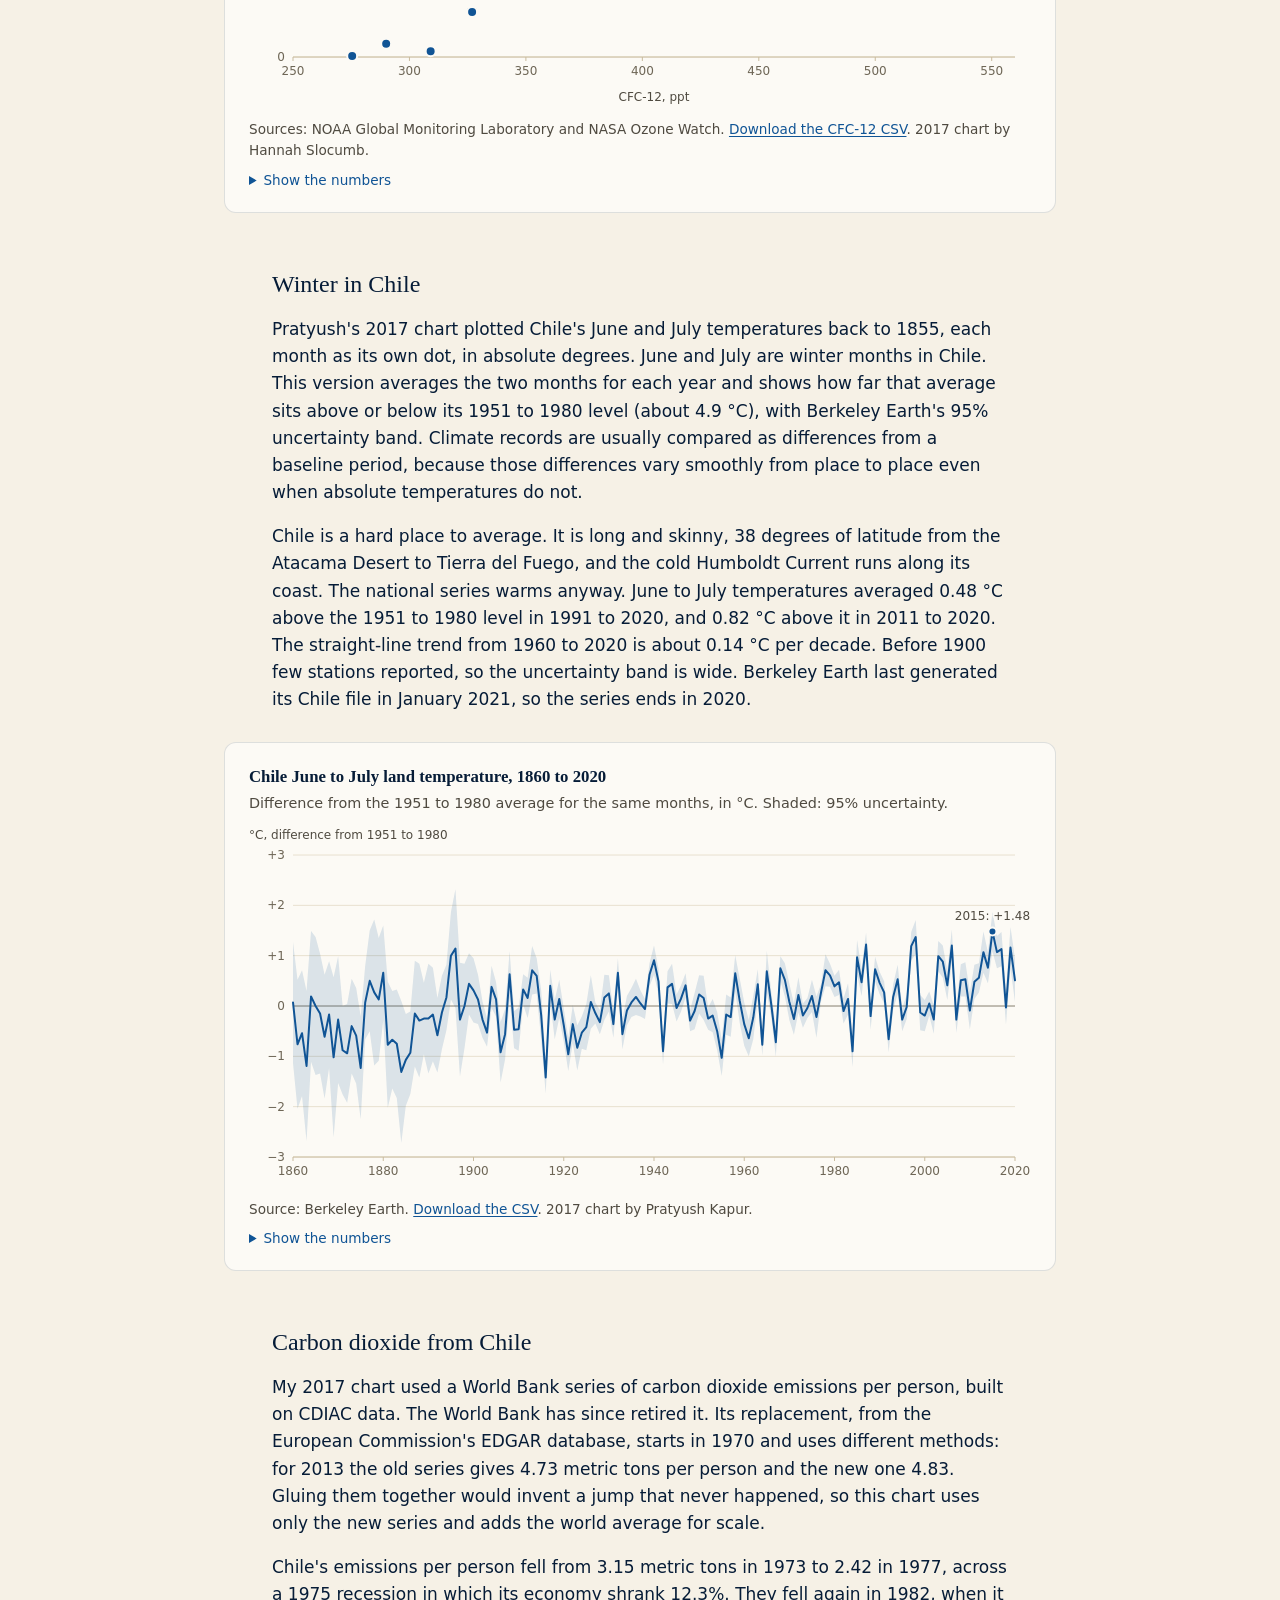
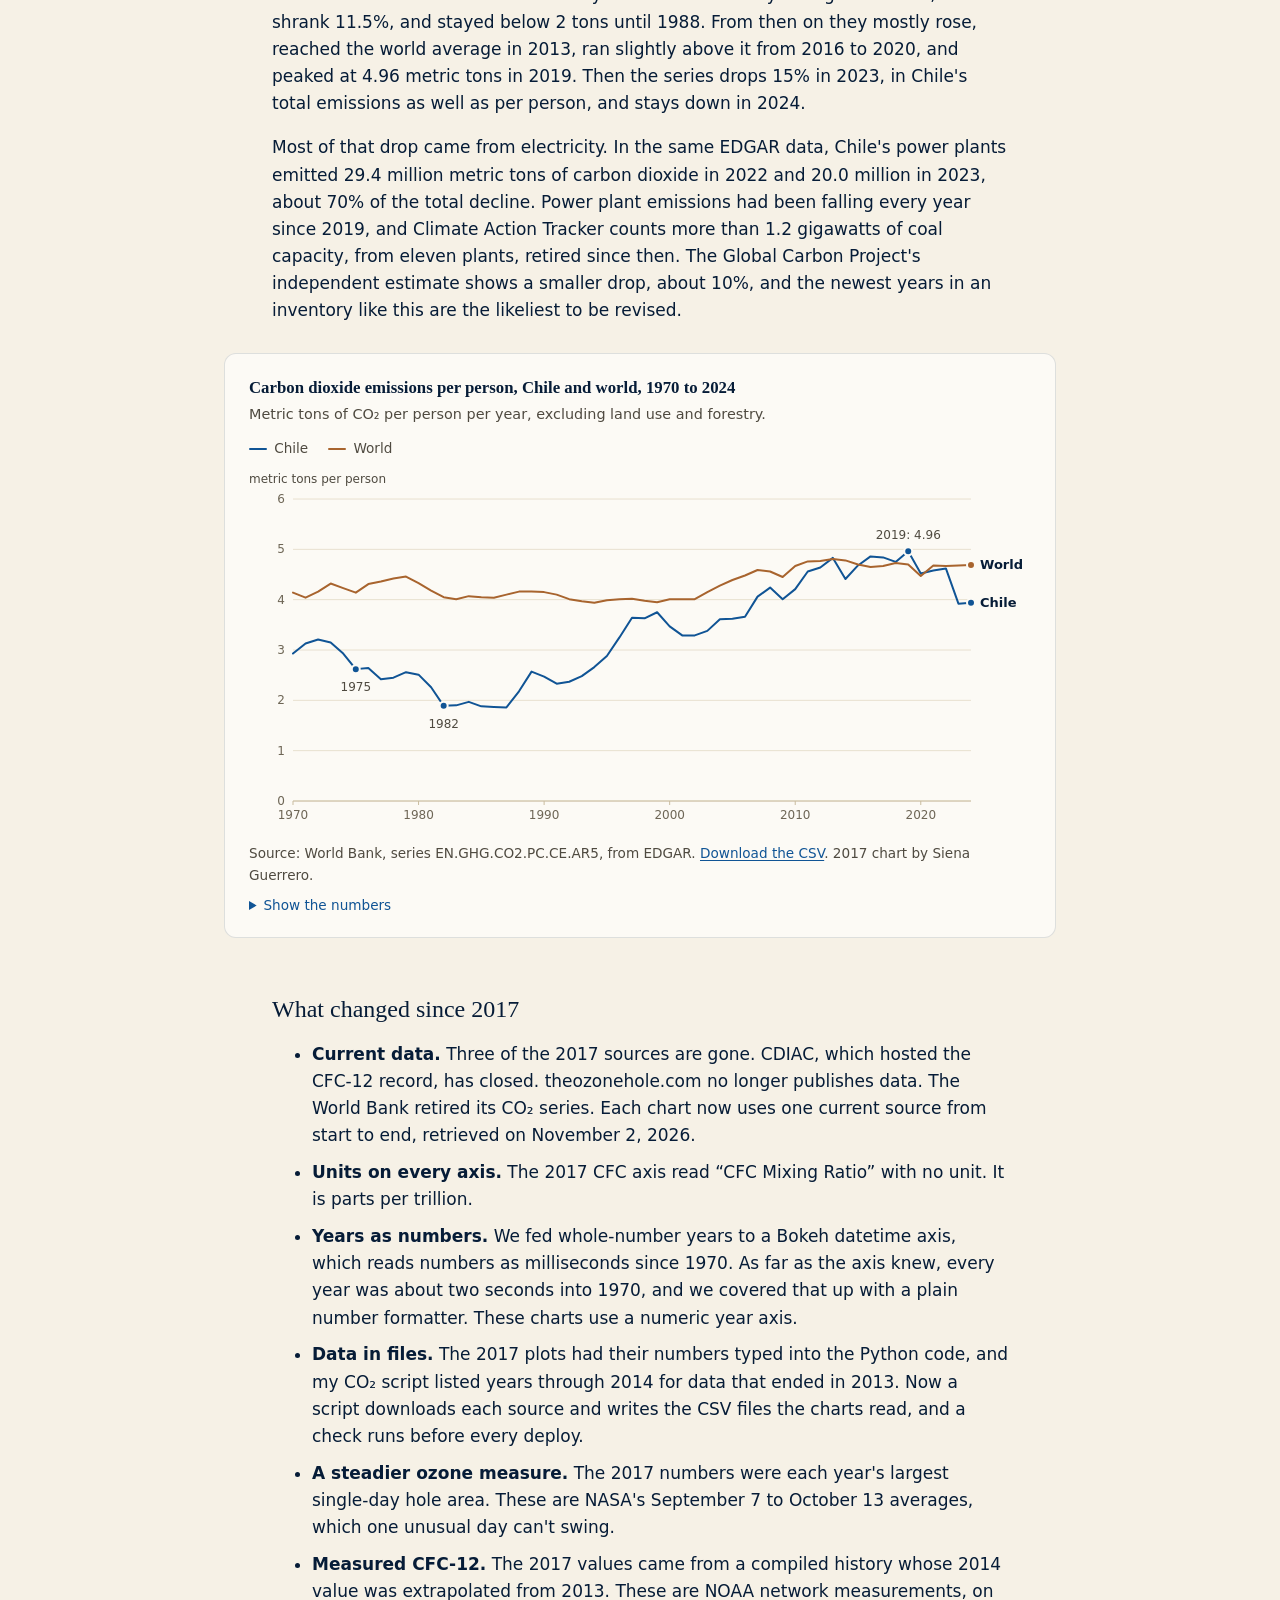
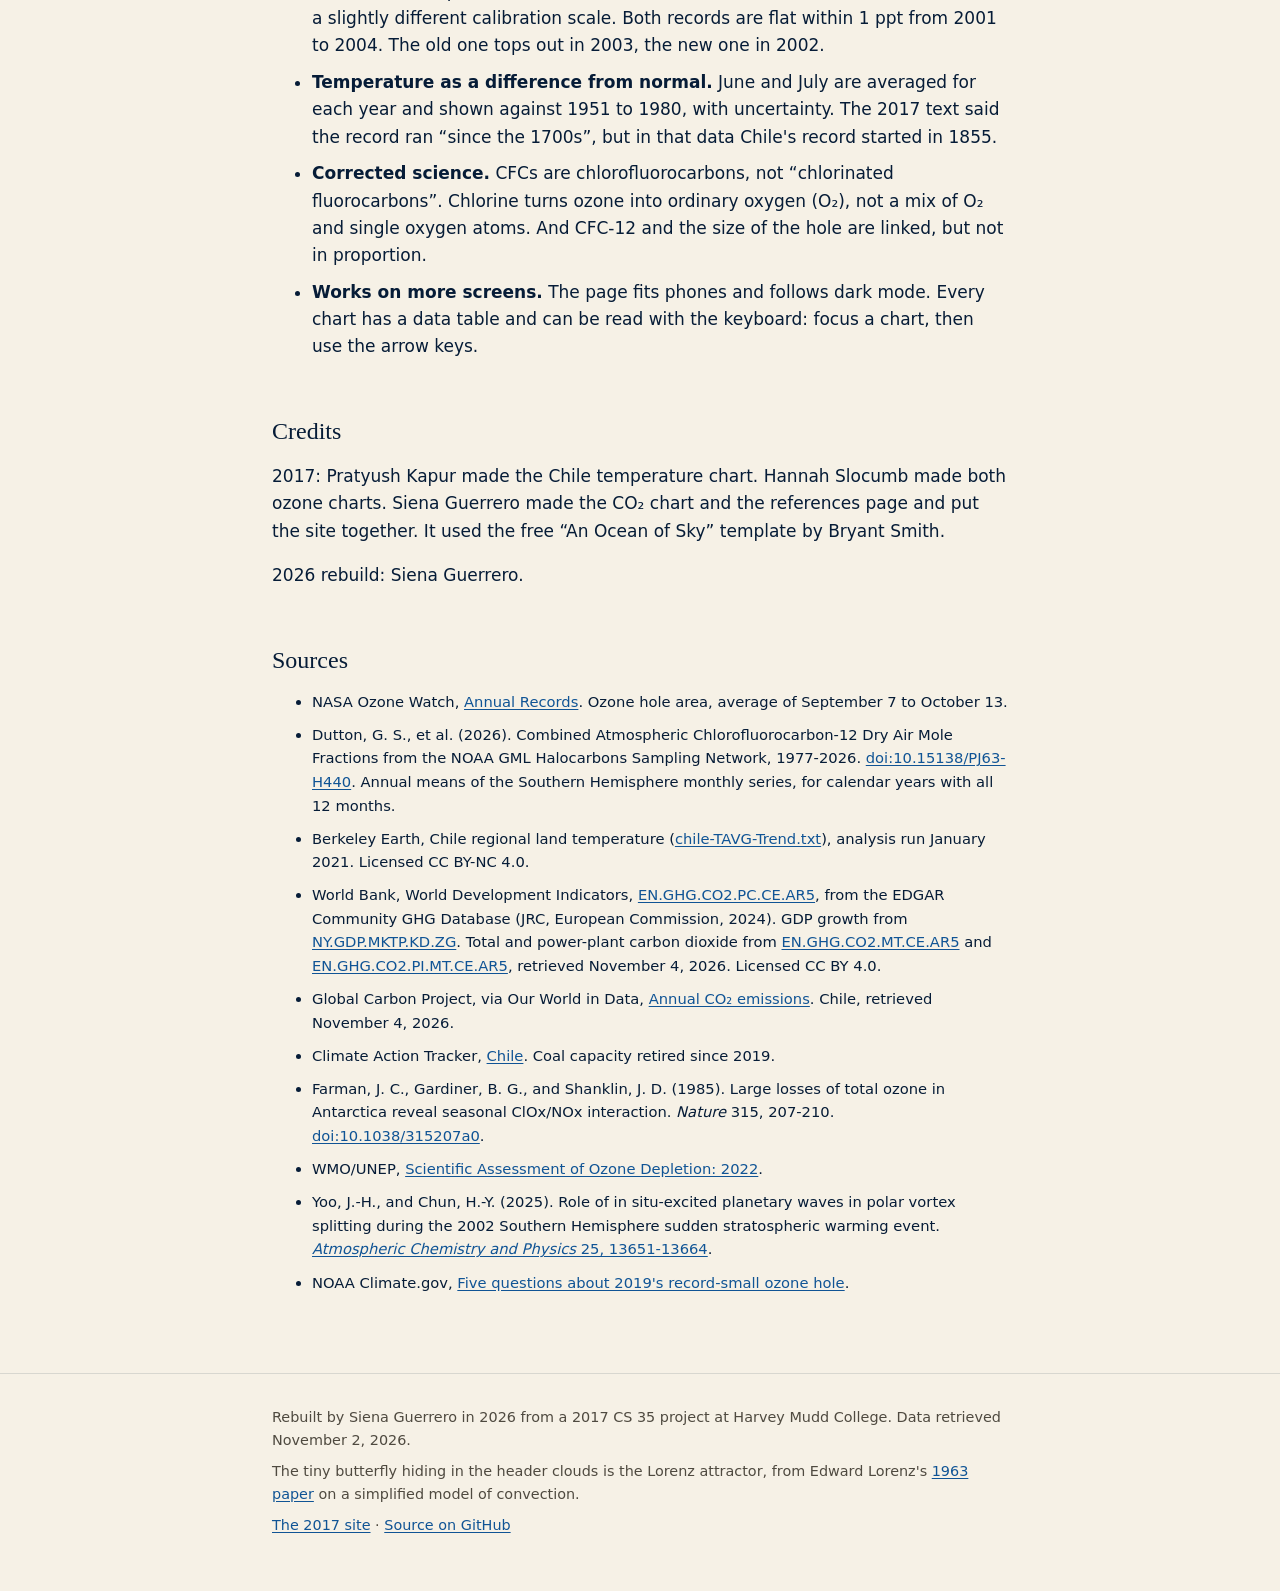
==== commit 89d1aa31: "feat: Explain the 2023 drop in Chile's emissions Replace the note that the cause was untraced. In th" ====
--- a/site/index.html
+++ b/site/index.html
@@ -32,7 +32,7 @@
           back then.
         </p>
         <p>
-          Every chart looks south: the ozone hole over Antarctica, CFC-12 in Southern Hemisphere air, and winter
+          The four charts cover the ozone hole over Antarctica, CFC-12 in Southern Hemisphere air, and winter
           temperature and carbon dioxide emissions in Chile. The <a href="2017/">2017 site</a> is archived as it was,
           minus its contact page.
         </p>
@@ -50,20 +50,19 @@
       </ul>
 
       <section id="ozone" aria-labelledby="ozone-heading">
-        <h2 id="ozone-heading">The ozone hole (it's more of a thin spot)</h2>
-        <p>
-          The sky has no actual hole in it. The ozone hole is the area over Antarctica where the total ozone overhead
-          falls below 220 Dobson units. NASA draws the line there because readings that low were not observed before 1979. A British Antarctic Survey team
+        <h2 id="ozone-heading">The ozone hole</h2>
+        <p>
+          The ozone hole is the area over Antarctica where the total ozone overhead falls below 220 Dobson units. NASA
+          draws the line there because readings that low were not observed before 1979. A British Antarctic Survey team
           reported the losses in <cite>Nature</cite> in 1985, from ground measurements at Halley Bay.
         </p>
         <p>
           The chlorine that does the damage comes mostly from chlorofluorocarbons (CFCs). CFCs are so unreactive in the
-          lower atmosphere that nothing down here can break them, so they last long enough to drift up into the
-          stratosphere, where ultraviolet light finally does it and frees their chlorine. Over Antarctica, the winter
-          cold forms polar stratospheric clouds. Reactions on the cloud particles turn stable chlorine compounds into
-          forms that sunlight splits apart when it returns in September. Each freed chlorine atom then destroys ozone
-          in a catalytic cycle, which means the chlorine isn't used up. One atom can break down thousands of ozone
-          molecules before something ties it up again. The net reaction turns ozone into ordinary oxygen,
+          lower atmosphere that they last long enough to drift up into the stratosphere, where ultraviolet light breaks
+          them apart and frees their chlorine. Over Antarctica, the winter cold forms polar stratospheric clouds.
+          Reactions on the cloud particles turn stable chlorine compounds into forms that sunlight splits apart when it
+          returns in September. Each freed chlorine atom then destroys ozone in a catalytic cycle. The atom isn't used
+          up, so it can break down thousands of ozone molecules before something ties it up again. The net reaction turns ozone into ordinary oxygen,
           <span class="formula">2 O₃ → 3 O₂</span>. Bromine from halons adds to the loss.
         </p>
         <p>
@@ -89,28 +88,28 @@
       </section>
 
       <section id="cfc12" aria-labelledby="cfc12-heading">
-        <h2 id="cfc12-heading">CFC-12 and the hole: it's complicated</h2>
+        <h2 id="cfc12-heading">CFC-12 and the size of the hole</h2>
         <p>
           CFC-12 is the most abundant CFC in the atmosphere, and it lasts about a century there. In Southern Hemisphere
-          air it climbed from 275 parts per trillion (ppt) in 1979 to a peak of 541 ppt in 2002, sat almost flat through
-          2004, and has slowly slid down since, to 477 ppt in 2025. That is 12% below the peak.
-        </p>
-        <p>The 2017 site called the link between CFC-12 and the size of the hole proportional. It isn't, and three things get in the way.</p>
+          air it climbed from 275 parts per trillion (ppt) in 1979 to a peak of 541 ppt in 2002, held almost flat through
+          2004, and has fallen slowly since, to 477 ppt in 2025. That is 12% below the peak.
+        </p>
+        <p>The 2017 site called the link between CFC-12 and the size of the hole proportional. It isn't, for three reasons.</p>
         <ul>
           <li>
-            <strong>The hole has a fence.</strong> It forms inside the polar vortex, a ring of strong winds that seals
+            <strong>The vortex limits the hole.</strong> It forms inside the polar vortex, a ring of strong winds that seals
             in cold air over Antarctica each winter. Through the 1980s the hole grew fast as CFC-12 rose. Its growth
             slowed in the 1990s because the hole cannot spread past the vortex, and in cold years chlorine was already
             destroying nearly all the ozone it could reach inside it.
           </li>
           <li>
-            <strong>The stratosphere runs late.</strong> The chart below pairs each year's hole with CFC-12
+            <strong>The stratosphere lags the surface.</strong> The chart below pairs each year's hole with CFC-12
             measured near the ground that year. Air takes years to rise into the stratosphere and reach the pole, so the
             chlorine over Antarctica reflects surface air from several years earlier. Other chlorine and bromine gases
             matter too, so CFC-12 stands in for the total rather than measuring it.
           </li>
           <li>
-            <strong>Weather gets a vote.</strong> Cold winters form more polar stratospheric clouds, and warm,
+            <strong>Weather swings single years.</strong> Cold winters form more polar stratospheric clouds, and warm,
             disturbed ones form fewer. In late September 2002 the Southern Hemisphere had its first recorded major
             sudden stratospheric warming, which split the vortex in two. That year's hole averaged 12.0 million km², the
             smallest since 1988, in the same year CFC-12 peaked. The next year it was back to 25.8. Similar conditions
@@ -142,7 +141,7 @@
       </section>
 
       <section id="temperature" aria-labelledby="temperature-heading">
-        <h2 id="temperature-heading">Winter in Chile, a little less wintry</h2>
+        <h2 id="temperature-heading">Winter in Chile</h2>
         <p>
           Pratyush's 2017 chart plotted Chile's June and July temperatures back to 1855, each month as its own dot, in
           absolute degrees. June and July are winter months in Chile. This version averages the two months for each
@@ -153,8 +152,7 @@
         <p>
           Chile is a hard place to average. It is long and skinny, 38 degrees of latitude from the Atacama Desert to
           Tierra del Fuego, and the cold Humboldt Current runs along its coast. The national series warms anyway. June
-          to July
-          temperatures averaged 0.48 °C above the 1951 to 1980 level in 1991 to 2020, and 0.82 °C above it in 2011 to
+          to July temperatures averaged 0.48 °C above the 1951 to 1980 level in 1991 to 2020, and 0.82 °C above it in 2011 to
           2020. The straight-line trend from 1960 to 2020 is about 0.14 °C per decade. Before 1900 few stations
           reported, so the uncertainty band is wide. Berkeley Earth last generated its Chile file in January 2021, so
           the series ends in 2020.
@@ -177,7 +175,7 @@
       </section>
 
       <section id="co2" aria-labelledby="co2-heading">
-        <h2 id="co2-heading">Carbon dioxide, one Chilean at a time</h2>
+        <h2 id="co2-heading">Carbon dioxide from Chile</h2>
         <p>
           My 2017 chart used a World Bank series of carbon dioxide emissions per person, built on CDIAC data. The World
           Bank has since retired it. Its replacement, from the European Commission's EDGAR database, starts in 1970 and
@@ -189,9 +187,15 @@
           Chile's emissions per person fell from 3.15 metric tons in 1973 to 2.42 in 1977, across a 1975 recession in
           which its economy shrank 12.3%. They fell again in 1982, when it shrank 11.5%, and stayed below 2 tons until
           1988. From then on they mostly rose, reached the world average in 2013, ran slightly above it from 2016 to
-          2020, and peaked at 4.96 metric tons in 2019. The series then drops 15% in 2023, in Chile's total emissions as
-          well as per person. I haven't traced the cause, and the newest years in an inventory like this are the
-          likeliest to be revised, so I'm leaving that drop as a question mark.
+          2020, and peaked at 4.96 metric tons in 2019. Then the series drops 15% in 2023, in Chile's total emissions as
+          well as per person, and stays down in 2024.
+        </p>
+        <p>
+          Most of that drop came from electricity. In the same EDGAR data, Chile's power plants emitted 29.4 million
+          metric tons of carbon dioxide in 2022 and 20.0 million in 2023, about 70% of the total decline. Power plant
+          emissions had been falling every year since 2019, and Climate Action Tracker counts more than 1.2 gigawatts of
+          coal capacity, from eleven plants, retired since then. The Global Carbon Project's independent estimate shows
+          a smaller drop, about 10%, and the newest years in an inventory like this are the likeliest to be revised.
         </p>
 
         <figure class="chart">
@@ -221,7 +225,7 @@
             uses one current source from start to end, retrieved on November 2, 2026.
           </li>
           <li>
-            <strong>Units on every axis.</strong> The 2017 CFC axis read “CFC Mixing Ratio” and left you to guess the unit. It is parts
+            <strong>Units on every axis.</strong> The 2017 CFC axis read “CFC Mixing Ratio” with no unit. It is parts
             per trillion.
           </li>
           <li>
@@ -231,12 +235,12 @@
           </li>
           <li>
             <strong>Data in files.</strong> The 2017 plots had their numbers typed into the Python code, and my CO₂ script
-            listed years through 2014 for data that ended in 2013, a classic off-by-one. Now a script downloads each source and
+            listed years through 2014 for data that ended in 2013. Now a script downloads each source and
             writes the CSV files the charts read, and a check runs before every deploy.
           </li>
           <li>
             <strong>A steadier ozone measure.</strong> The 2017 numbers were each year's largest single-day hole area.
-            These are NASA's September 7 to October 13 averages, which one dramatic day can't swing.
+            These are NASA's September 7 to October 13 averages, which one unusual day can't swing.
           </li>
           <li>
             <strong>Measured CFC-12.</strong> The 2017 values came from a compiled history whose 2014 value was
@@ -246,7 +250,7 @@
           <li>
             <strong>Temperature as a difference from normal.</strong> June and July are averaged for each year and
             shown against 1951 to 1980, with uncertainty. The 2017 text said the record ran “since the 1700s”, but in
-            that data Chile's record started in 1855. We had invented some history.
+            that data Chile's record started in 1855.
           </li>
           <li>
             <strong>Corrected science.</strong> CFCs are chlorofluorocarbons, not “chlorinated fluorocarbons”. Chlorine
@@ -292,8 +296,20 @@
             World Bank, World Development Indicators,
             <a href="https://data.worldbank.org/indicator/EN.GHG.CO2.PC.CE.AR5">EN.GHG.CO2.PC.CE.AR5</a>, from the EDGAR
             Community GHG Database (JRC, European Commission, 2024). GDP growth from
-            <a href="https://data.worldbank.org/indicator/NY.GDP.MKTP.KD.ZG?locations=CL">NY.GDP.MKTP.KD.ZG</a>.
-            Licensed CC BY 4.0.
+            <a href="https://data.worldbank.org/indicator/NY.GDP.MKTP.KD.ZG?locations=CL">NY.GDP.MKTP.KD.ZG</a>. Total and
+            power-plant carbon dioxide from
+            <a href="https://data.worldbank.org/indicator/EN.GHG.CO2.MT.CE.AR5">EN.GHG.CO2.MT.CE.AR5</a> and
+            <a href="https://data.worldbank.org/indicator/EN.GHG.CO2.PI.MT.CE.AR5">EN.GHG.CO2.PI.MT.CE.AR5</a>, retrieved
+            November 4, 2026. Licensed CC BY 4.0.
+          </li>
+          <li>
+            Global Carbon Project, via Our World in Data,
+            <a href="https://ourworldindata.org/grapher/annual-co2-emissions-per-country?country=~CHL">Annual CO₂ emissions</a>.
+            Chile, retrieved November 4, 2026.
+          </li>
+          <li>
+            Climate Action Tracker, <a href="https://climateactiontracker.org/countries/chile/">Chile</a>. Coal capacity
+            retired since 2019.
           </li>
           <li>
             Farman, J. C., Gardiner, B. G., and Shanklin, J. D. (1985). Large losses of total ozone in Antarctica reveal
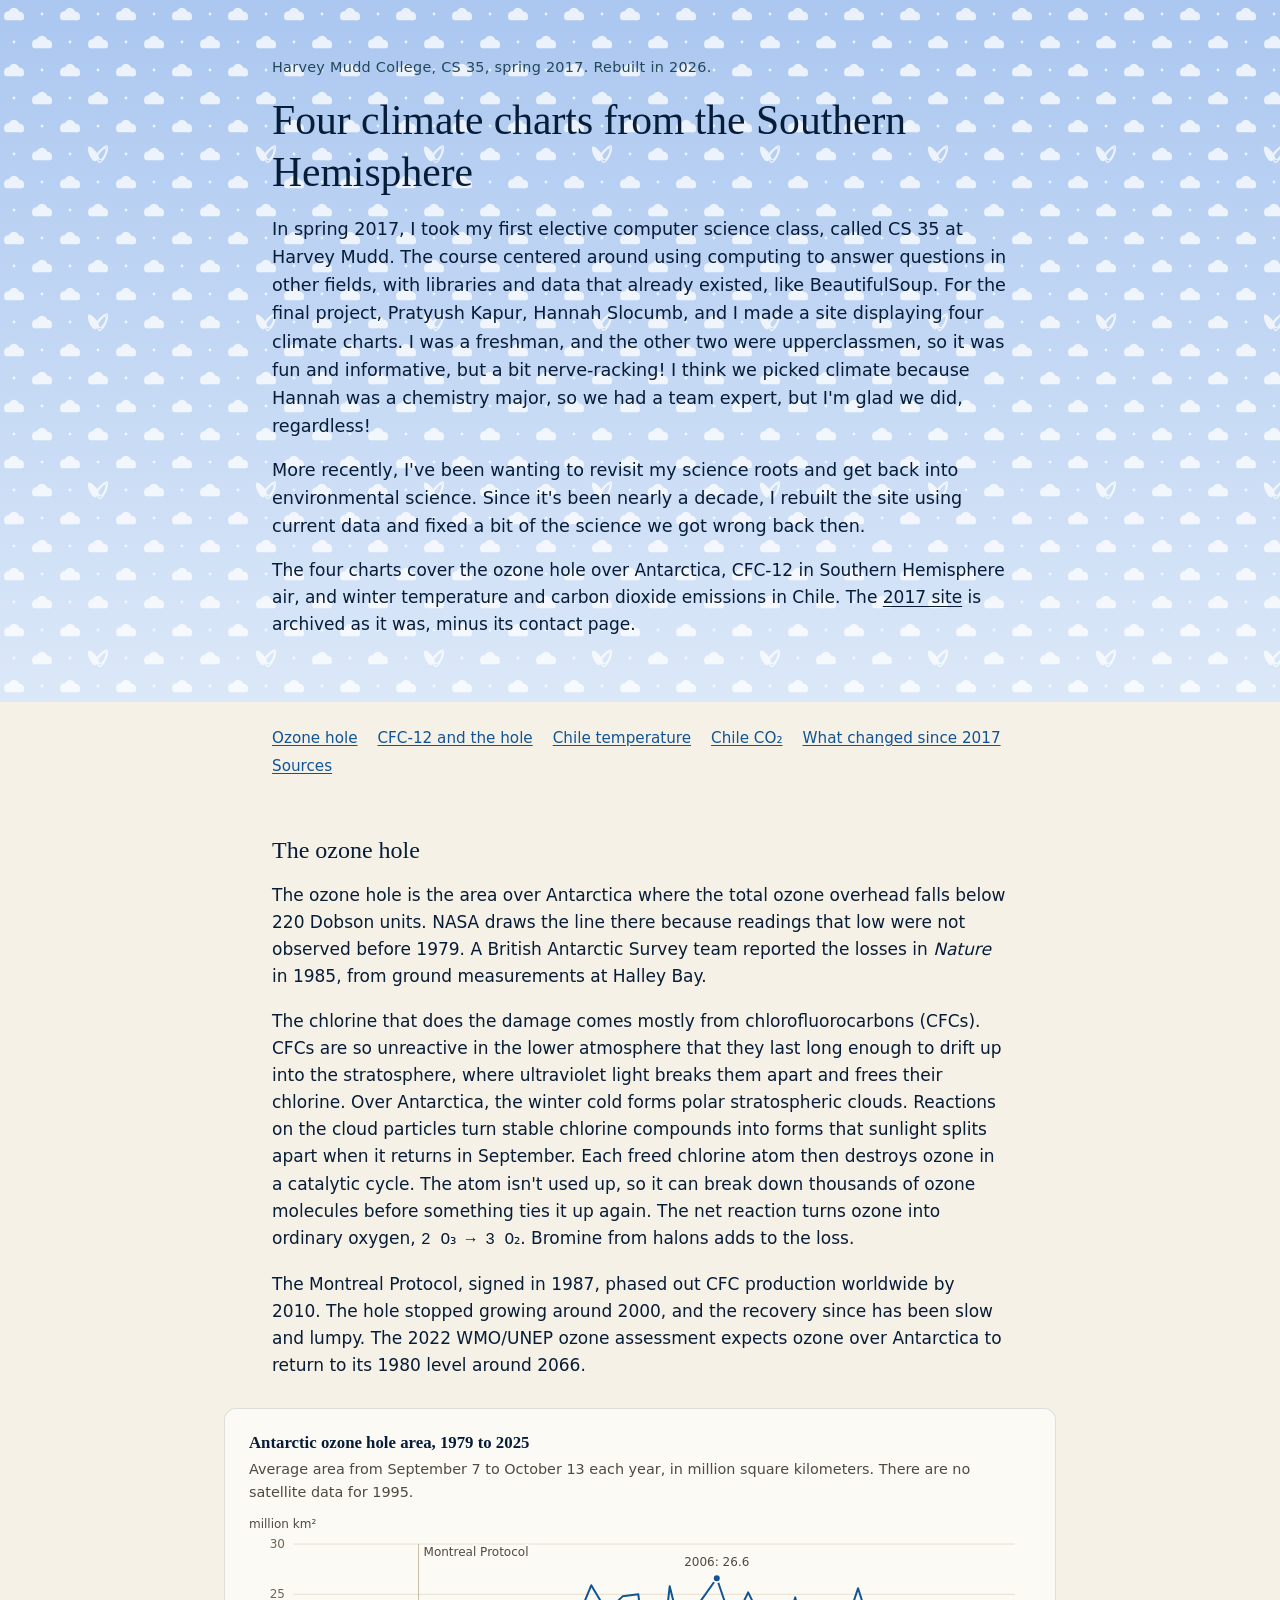
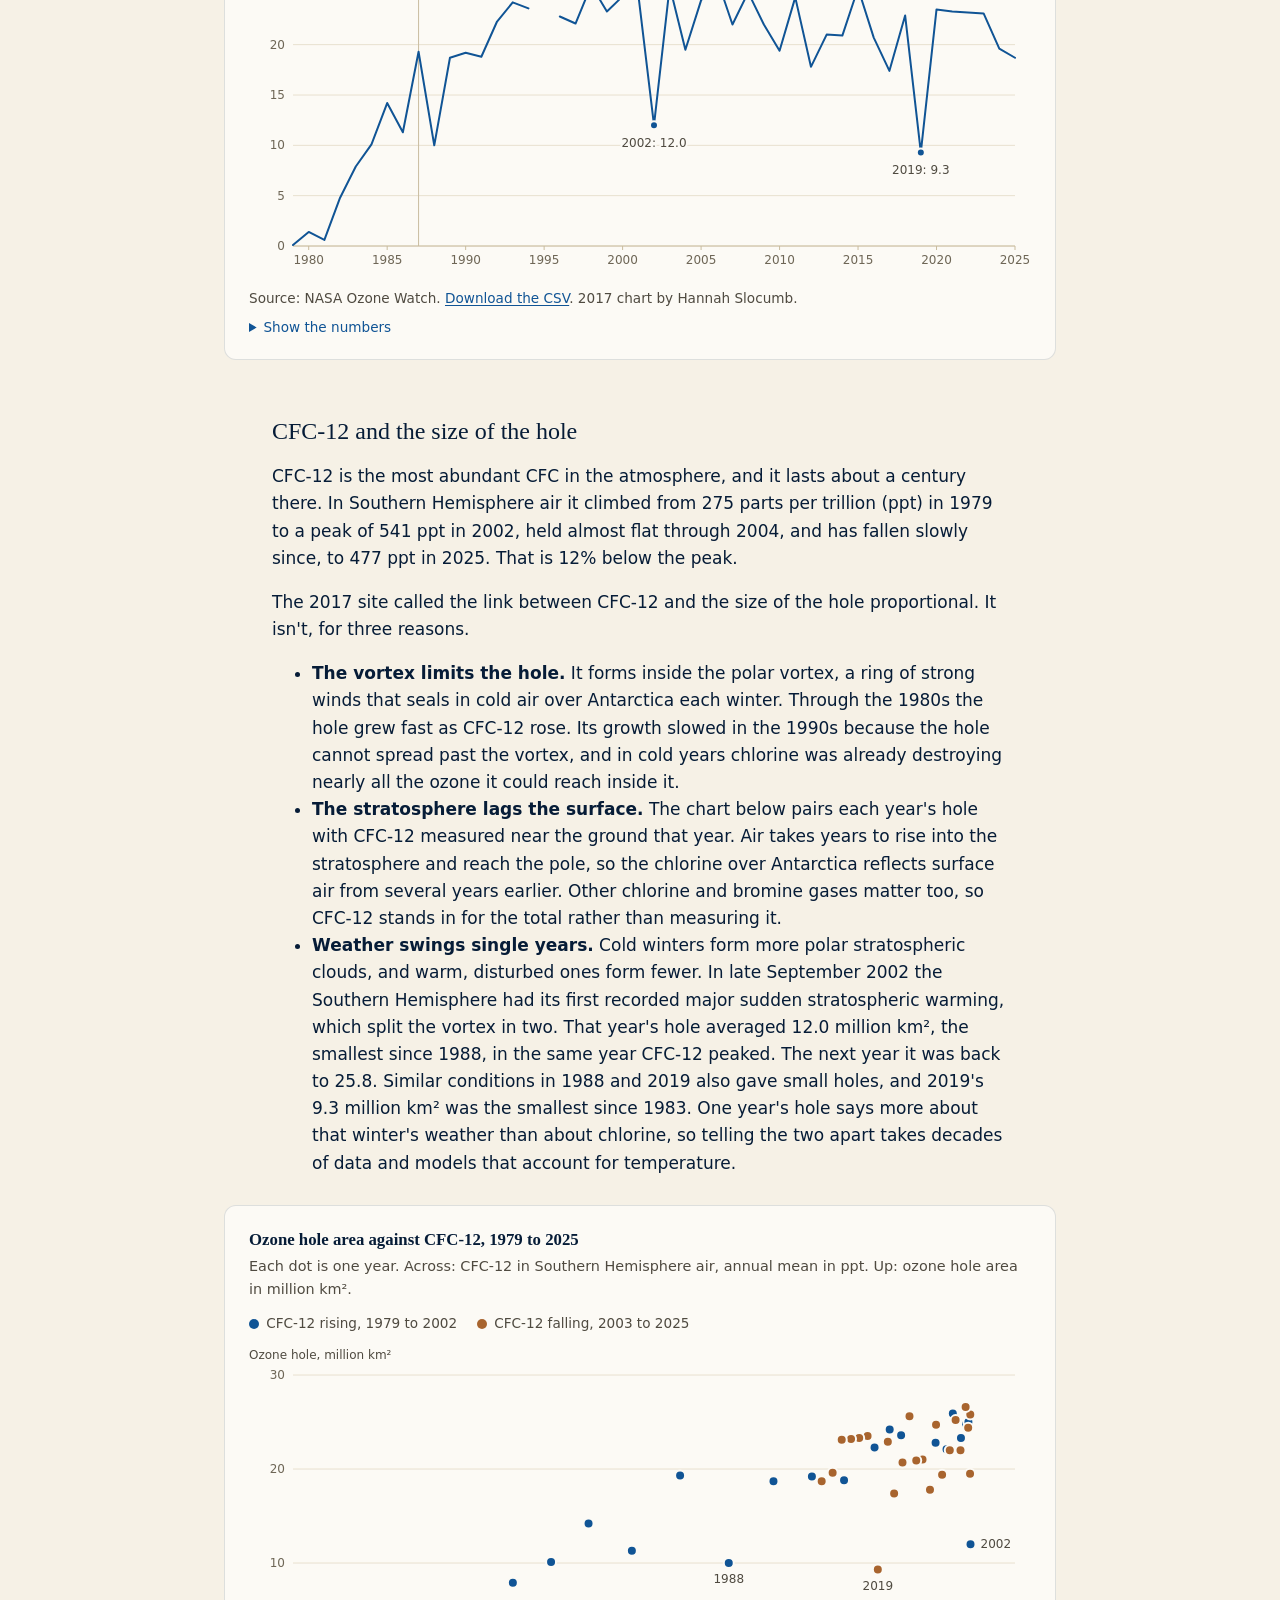
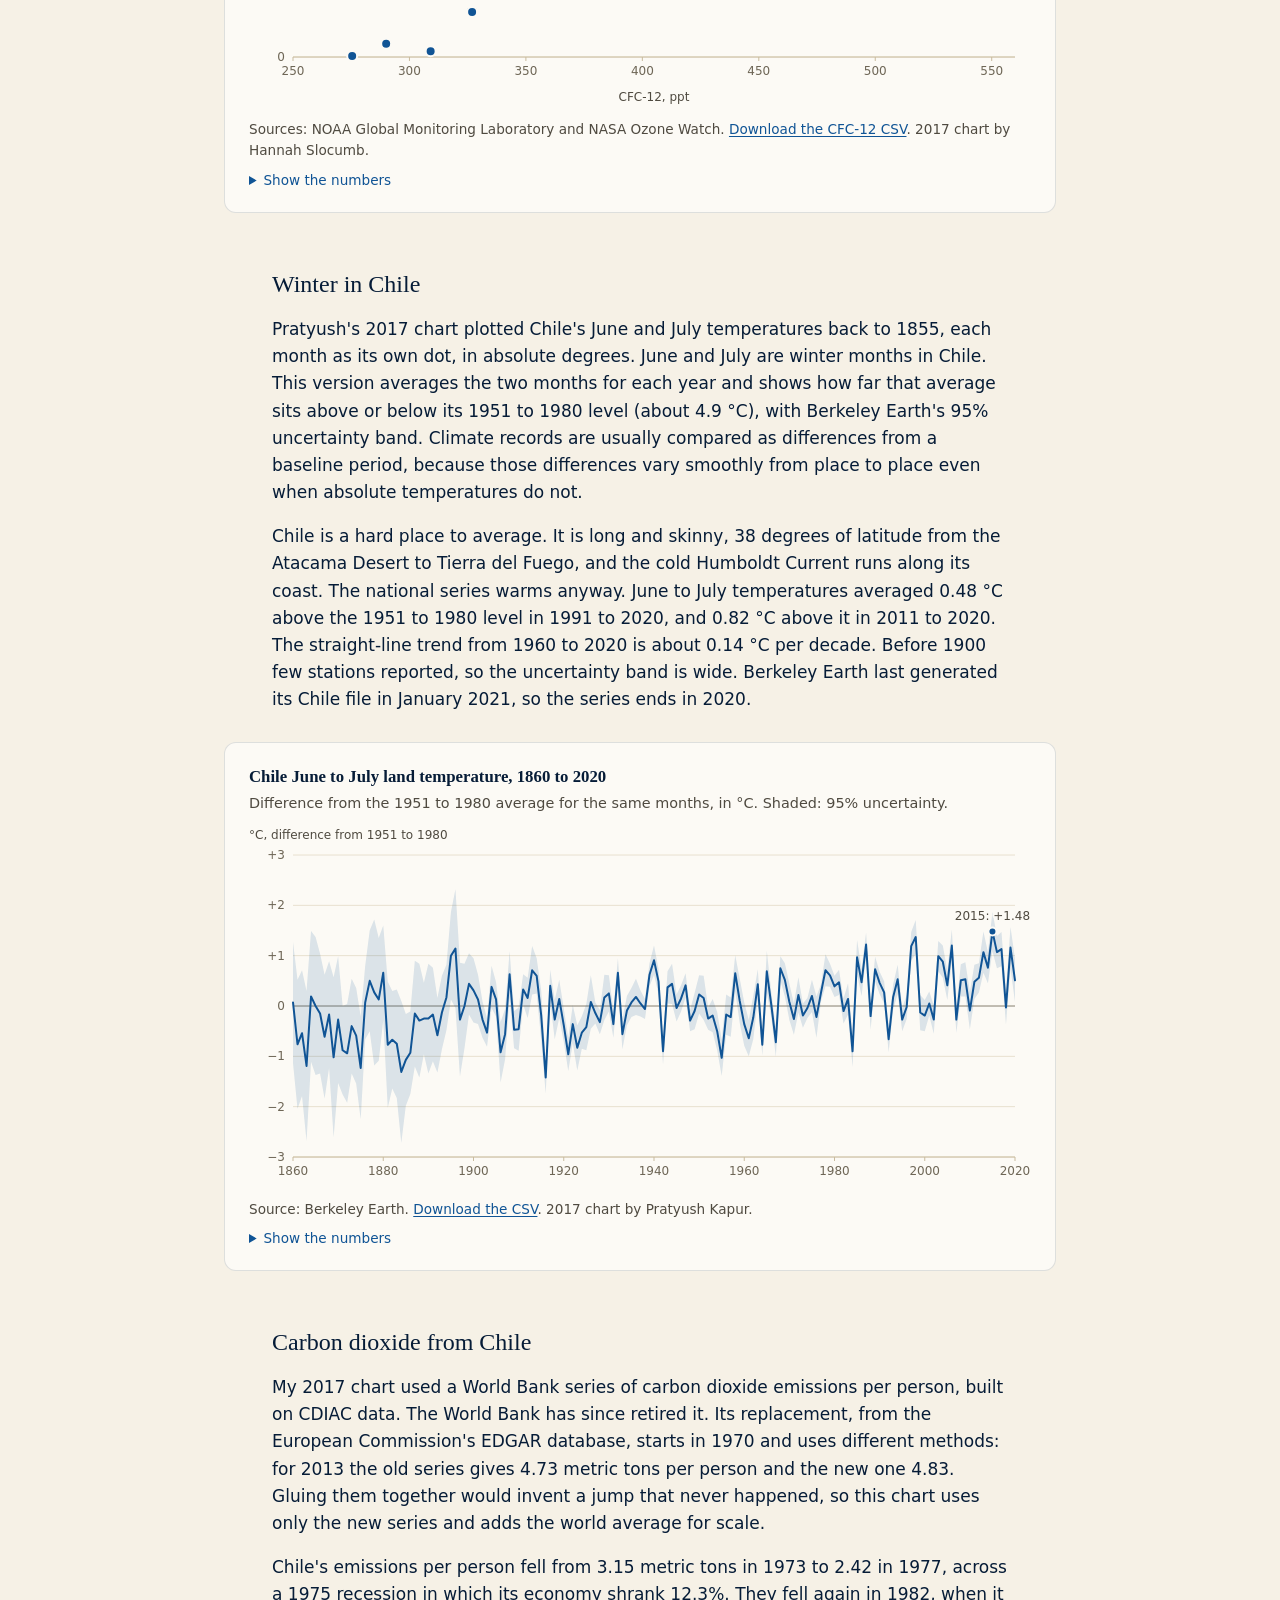
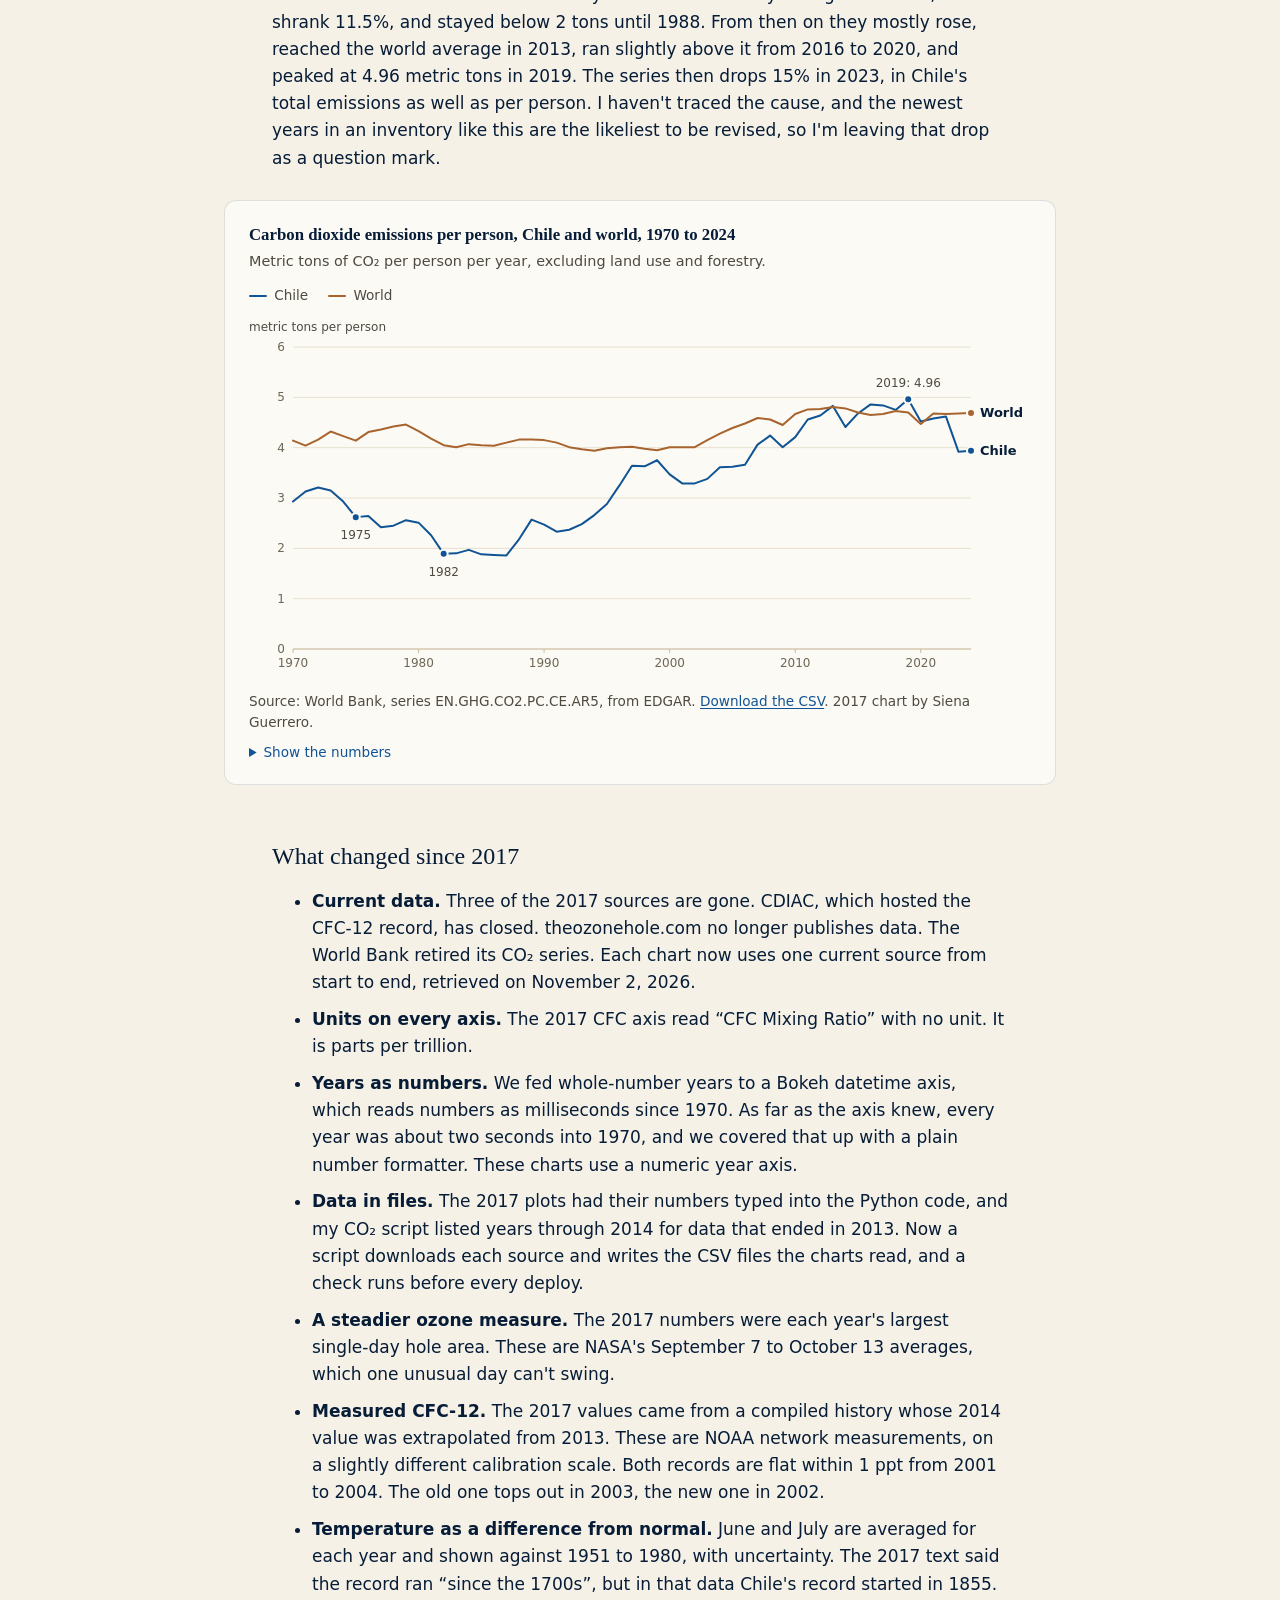
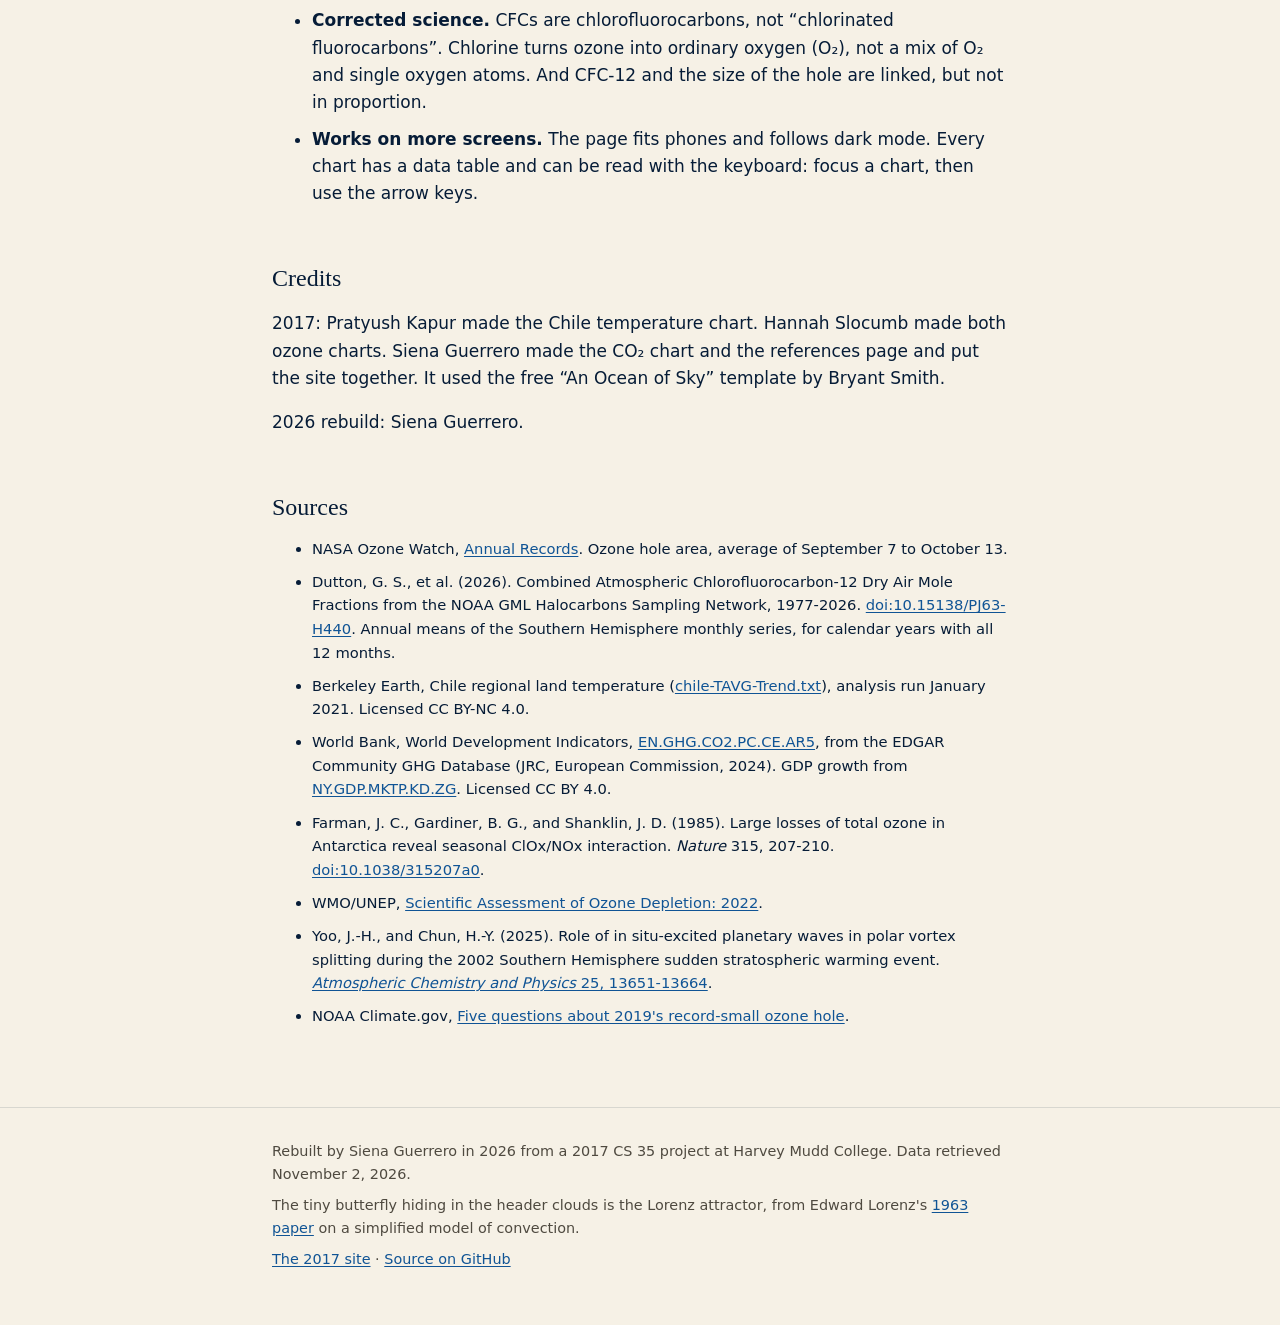
==== commit defcf01a: "fix: Replace the quippy headings and asides with plain copy Drop the joke subtitles on the section h" ====
--- a/site/index.html
+++ b/site/index.html
@@ -187,15 +187,9 @@
           Chile's emissions per person fell from 3.15 metric tons in 1973 to 2.42 in 1977, across a 1975 recession in
           which its economy shrank 12.3%. They fell again in 1982, when it shrank 11.5%, and stayed below 2 tons until
           1988. From then on they mostly rose, reached the world average in 2013, ran slightly above it from 2016 to
-          2020, and peaked at 4.96 metric tons in 2019. Then the series drops 15% in 2023, in Chile's total emissions as
-          well as per person, and stays down in 2024.
-        </p>
-        <p>
-          Most of that drop came from electricity. In the same EDGAR data, Chile's power plants emitted 29.4 million
-          metric tons of carbon dioxide in 2022 and 20.0 million in 2023, about 70% of the total decline. Power plant
-          emissions had been falling every year since 2019, and Climate Action Tracker counts more than 1.2 gigawatts of
-          coal capacity, from eleven plants, retired since then. The Global Carbon Project's independent estimate shows
-          a smaller drop, about 10%, and the newest years in an inventory like this are the likeliest to be revised.
+          2020, and peaked at 4.96 metric tons in 2019. The series then drops 15% in 2023, in Chile's total emissions as
+          well as per person. I haven't traced the cause, and the newest years in an inventory like this are the
+          likeliest to be revised, so I'm leaving that drop as a question mark.
         </p>
 
         <figure class="chart">
@@ -296,20 +290,8 @@
             World Bank, World Development Indicators,
             <a href="https://data.worldbank.org/indicator/EN.GHG.CO2.PC.CE.AR5">EN.GHG.CO2.PC.CE.AR5</a>, from the EDGAR
             Community GHG Database (JRC, European Commission, 2024). GDP growth from
-            <a href="https://data.worldbank.org/indicator/NY.GDP.MKTP.KD.ZG?locations=CL">NY.GDP.MKTP.KD.ZG</a>. Total and
-            power-plant carbon dioxide from
-            <a href="https://data.worldbank.org/indicator/EN.GHG.CO2.MT.CE.AR5">EN.GHG.CO2.MT.CE.AR5</a> and
-            <a href="https://data.worldbank.org/indicator/EN.GHG.CO2.PI.MT.CE.AR5">EN.GHG.CO2.PI.MT.CE.AR5</a>, retrieved
-            November 4, 2026. Licensed CC BY 4.0.
-          </li>
-          <li>
-            Global Carbon Project, via Our World in Data,
-            <a href="https://ourworldindata.org/grapher/annual-co2-emissions-per-country?country=~CHL">Annual CO₂ emissions</a>.
-            Chile, retrieved November 4, 2026.
-          </li>
-          <li>
-            Climate Action Tracker, <a href="https://climateactiontracker.org/countries/chile/">Chile</a>. Coal capacity
-            retired since 2019.
+            <a href="https://data.worldbank.org/indicator/NY.GDP.MKTP.KD.ZG?locations=CL">NY.GDP.MKTP.KD.ZG</a>.
+            Licensed CC BY 4.0.
           </li>
           <li>
             Farman, J. C., Gardiner, B. G., and Shanklin, J. D. (1985). Large losses of total ozone in Antarctica reveal
